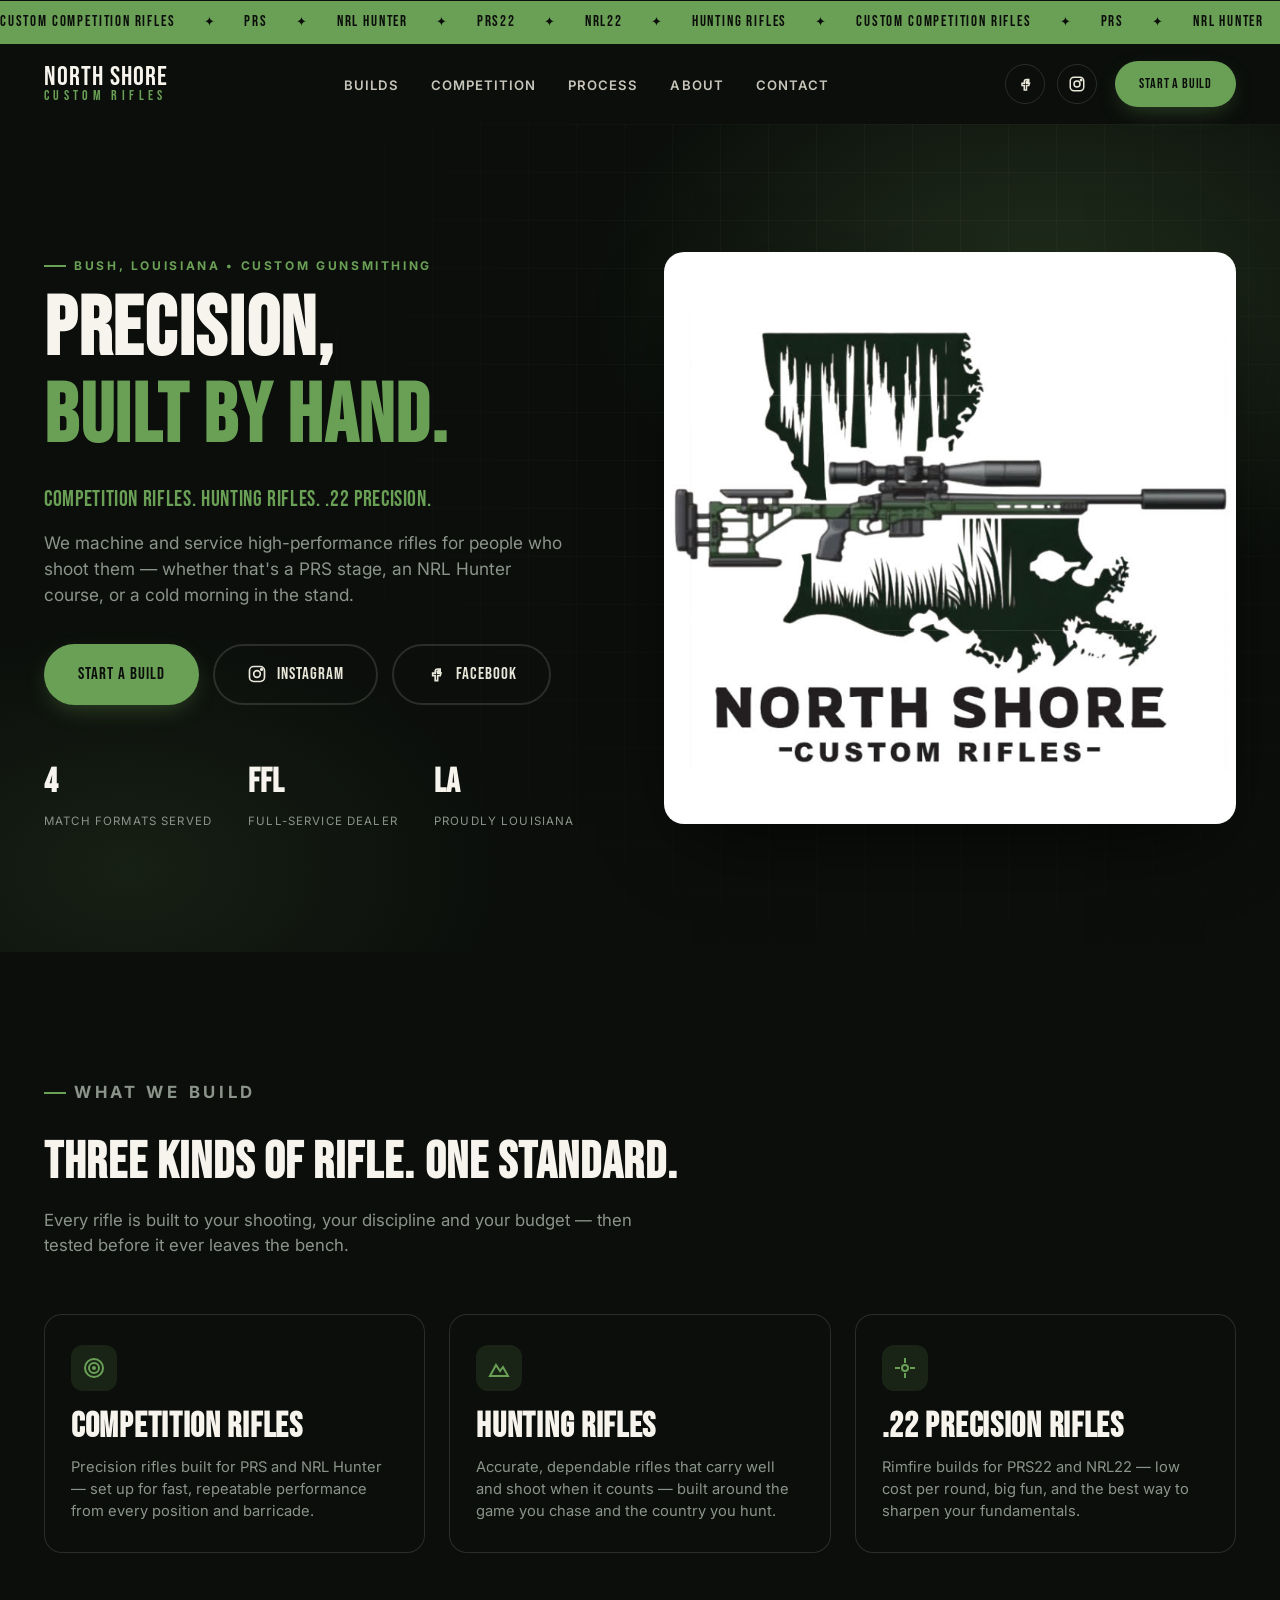
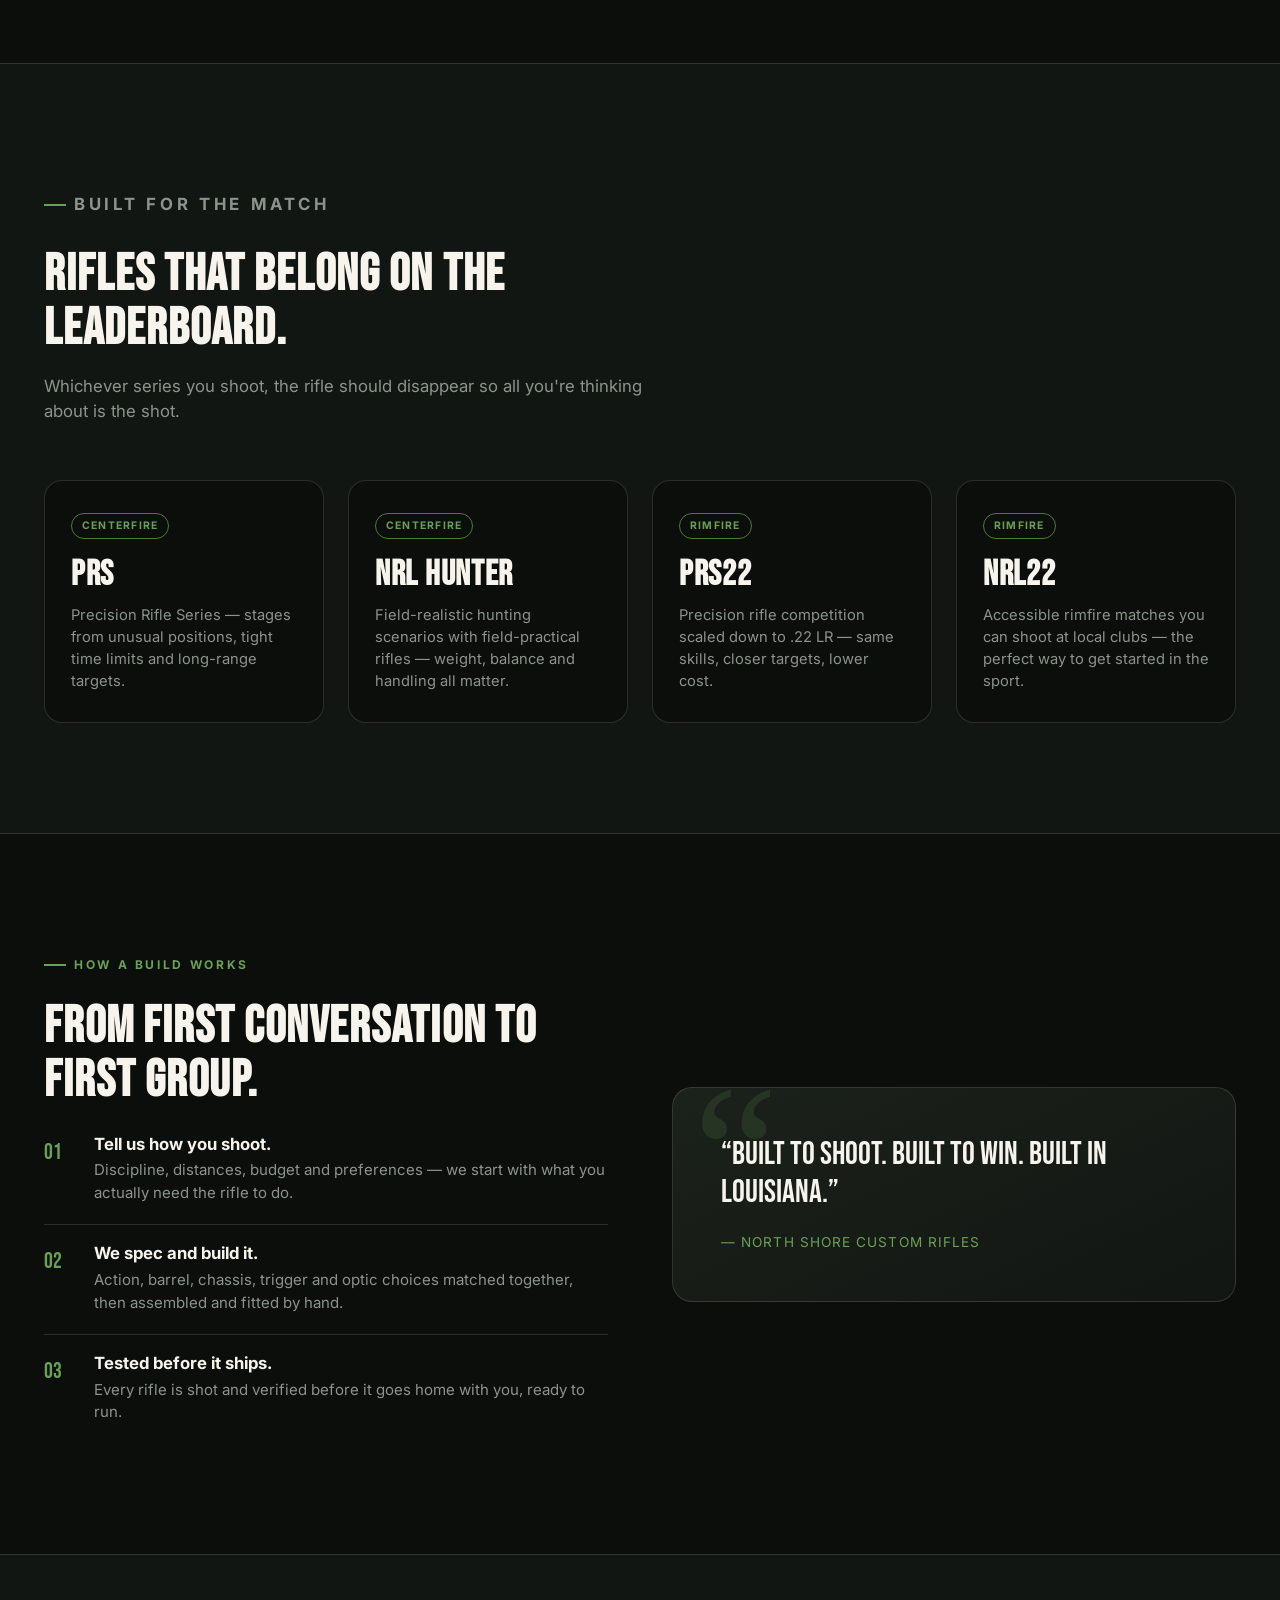
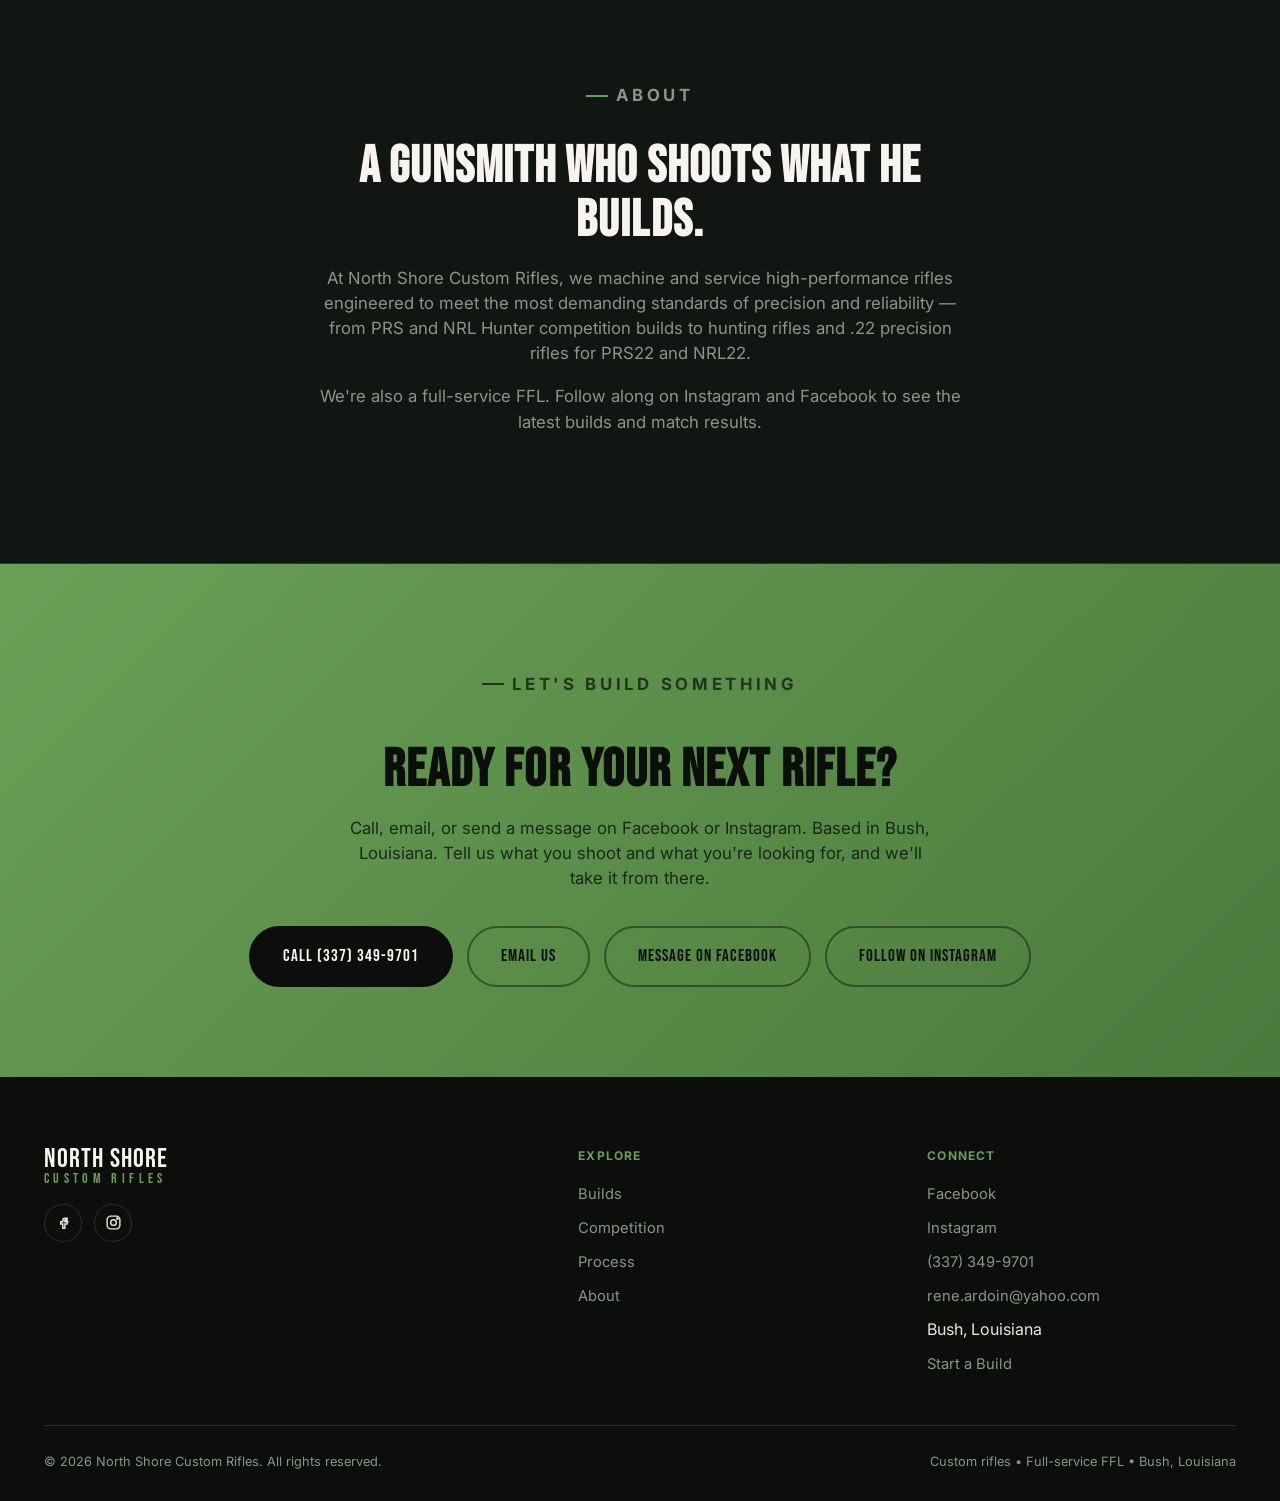
==== index.html @ 25526e10 "Style build tiles like the match tiles Co-Authored-By: Claude Sonnet 5 <noreply@anthropic.com>" ====
<!DOCTYPE html>
<html lang="en">
<head>
<meta charset="UTF-8">
<meta name="viewport" content="width=device-width, initial-scale=1.0">
<title>North Shore Custom Rifles — Custom Competition &amp; Hunting Rifles</title>
<meta name="description" content="North Shore Custom Rifles builds custom precision rifles in Louisiana — PRS, NRL Hunter, PRS22 and NRL22 competition rifles, plus hunting rifles and .22 precision builds.">

<meta property="og:title" content="North Shore Custom Rifles">
<meta property="og:description" content="Custom competition rifles, hunting rifles and .22 precision builds — PRS, NRL Hunter, PRS22 and NRL22.">
<meta property="og:type" content="website">
<meta property="og:image" content="assets/images/logo2.jpg">

<link rel="icon" href="assets/images/logo2.jpg">
<link rel="preconnect" href="https://fonts.googleapis.com">
<link rel="preconnect" href="https://fonts.gstatic.com" crossorigin>
<link href="https://fonts.googleapis.com/css2?family=Bebas+Neue&family=Inter:wght@400;500;600;700;800&display=swap" rel="stylesheet">
<link rel="stylesheet" href="css/style.css">
</head>
<body>

<div class="marquee">
  <div class="marquee__track">
    <span>Custom competition rifles</span>
    <span>PRS</span>
    <span>NRL Hunter</span>
    <span>PRS22</span>
    <span>NRL22</span>
    <span>Hunting rifles</span>
    <span>Custom competition rifles</span>
    <span>PRS</span>
    <span>NRL Hunter</span>
    <span>PRS22</span>
    <span>NRL22</span>
    <span>Hunting rifles</span>
  </div>
</div>

<header class="site-header" id="siteHeader">
  <div class="wrap">
    <a href="#top" class="brand">North Shore<span>Custom Rifles</span></a>

    <nav>
      <ul class="nav-links" id="navLinks">
        <li><a href="#builds">Builds</a></li>
        <li><a href="#competition">Competition</a></li>
        <li><a href="#process">Process</a></li>
        <li><a href="#about">About</a></li>
        <li><a href="#contact">Contact</a></li>
      </ul>
    </nav>

    <div class="header-cta">
      <a href="https://www.facebook.com/NScustomrifles" target="_blank" rel="noopener" class="icon-btn" aria-label="North Shore Custom Rifles on Facebook">
        <svg viewBox="0 0 24 24" fill="none" stroke="currentColor" stroke-width="2"><path d="M14 9h3V6h-3a3 3 0 0 0-3 3v2H8v3h3v6h3v-6h3l1-3h-4V9a1 1 0 0 1 1-1Z"/></svg>
      </a>
      <a href="https://www.instagram.com/northshorecustomrifles/" target="_blank" rel="noopener" class="icon-btn" aria-label="North Shore Custom Rifles on Instagram">
        <svg viewBox="0 0 24 24" fill="none" stroke="currentColor" stroke-width="2"><rect x="3" y="3" width="18" height="18" rx="5"/><circle cx="12" cy="12" r="4"/><circle cx="17.5" cy="6.5" r="1"/></svg>
      </a>
      <a href="#contact" class="btn btn-primary">Start a Build</a>
    </div>

    <button class="nav-toggle" id="navToggle" aria-label="Toggle menu">&#9776;</button>
  </div>
</header>

<main id="top">

  <!-- HERO -->
  <section class="hero">
    <div class="wrap">
      <div class="hero-copy reveal">
        <p class="eyebrow">Bush, Louisiana &bull; Custom Gunsmithing</p>
        <h1>Precision,<br><em>built by hand.</em></h1>
        <p class="hero-tagline">Competition rifles. Hunting rifles. .22 precision.</p>
        <p class="hero-sub">We machine and service high-performance rifles for people who shoot them &mdash; whether that's a PRS stage, an NRL Hunter course, or a cold morning in the stand.</p>
        <div class="hero-actions">
          <a href="#contact" class="btn btn-primary">Start a Build</a>
          <a href="https://www.instagram.com/northshorecustomrifles/" target="_blank" rel="noopener" class="btn btn-ghost">
            <svg viewBox="0 0 24 24" fill="none" stroke="currentColor" stroke-width="2"><rect x="3" y="3" width="18" height="18" rx="5"/><circle cx="12" cy="12" r="4"/><circle cx="17.5" cy="6.5" r="1"/></svg>
            Instagram
          </a>
          <a href="https://www.facebook.com/NScustomrifles" target="_blank" rel="noopener" class="btn btn-ghost">
            <svg viewBox="0 0 24 24" fill="none" stroke="currentColor" stroke-width="2"><path d="M14 9h3V6h-3a3 3 0 0 0-3 3v2H8v3h3v6h3v-6h3l1-3h-4V9a1 1 0 0 1 1-1Z"/></svg>
            Facebook
          </a>
        </div>
        <div class="hero-stats">
          <div><strong>4</strong><span>Match formats served</span></div>
          <div><strong>FFL</strong><span>Full-service dealer</span></div>
          <div><strong>LA</strong><span>Proudly Louisiana</span></div>
        </div>
      </div>

      <div class="logo-stage reveal">
        <div class="logo-glow"></div>
        <img class="logo-img" src="assets/images/logo2.jpg" alt="North Shore Custom Rifles logo — a green precision rifle across the state of Louisiana" width="750" height="750">
      </div>
    </div>
  </section>

  <!-- BUILDS -->
  <section id="builds">
    <div class="wrap">
      <div class="section-head reveal">
        <p class="eyebrow">What we build</p>
        <h2>Three kinds of rifle. One standard.</h2>
        <p>Every rifle is built to your shooting, your discipline and your budget &mdash; then tested before it ever leaves the bench.</p>
      </div>

      <div class="match-grid match-grid--3 reveal">
        <div class="match-card">
          <div class="icon"><svg viewBox="0 0 24 24" fill="none" stroke="currentColor" stroke-width="2"><circle cx="12" cy="12" r="9"/><circle cx="12" cy="12" r="5"/><circle cx="12" cy="12" r="1"/></svg></div>
          <h4>Competition rifles</h4>
          <p>Precision rifles built for PRS and NRL Hunter &mdash; set up for fast, repeatable performance from every position and barricade.</p>
        </div>
        <div class="match-card">
          <div class="icon"><svg viewBox="0 0 24 24" fill="none" stroke="currentColor" stroke-width="2"><path d="M3 20 9 9l4 6 3-4 5 9Z"/></svg></div>
          <h4>Hunting rifles</h4>
          <p>Accurate, dependable rifles that carry well and shoot when it counts &mdash; built around the game you chase and the country you hunt.</p>
        </div>
        <div class="match-card">
          <div class="icon"><svg viewBox="0 0 24 24" fill="none" stroke="currentColor" stroke-width="2"><circle cx="12" cy="12" r="3"/><path d="M12 2v5M12 17v5M2 12h5M17 12h5"/></svg></div>
          <h4>.22 precision rifles</h4>
          <p>Rimfire builds for PRS22 and NRL22 &mdash; low cost per round, big fun, and the best way to sharpen your fundamentals.</p>
        </div>
      </div>
    </div>
  </section>

  <!-- COMPETITION -->
  <section id="competition" class="alt">
    <div class="wrap">
      <div class="section-head reveal">
        <p class="eyebrow">Built for the match</p>
        <h2>Rifles that belong on the leaderboard.</h2>
        <p>Whichever series you shoot, the rifle should disappear so all you're thinking about is the shot.</p>
      </div>

      <div class="match-grid reveal">
        <div class="match-card">
          <span class="tag">Centerfire</span>
          <h4>PRS</h4>
          <p>Precision Rifle Series &mdash; stages from unusual positions, tight time limits and long-range targets.</p>
        </div>
        <div class="match-card">
          <span class="tag">Centerfire</span>
          <h4>NRL Hunter</h4>
          <p>Field-realistic hunting scenarios with field-practical rifles &mdash; weight, balance and handling all matter.</p>
        </div>
        <div class="match-card">
          <span class="tag">Rimfire</span>
          <h4>PRS22</h4>
          <p>Precision rifle competition scaled down to .22 LR &mdash; same skills, closer targets, lower cost.</p>
        </div>
        <div class="match-card">
          <span class="tag">Rimfire</span>
          <h4>NRL22</h4>
          <p>Accessible rimfire matches you can shoot at local clubs &mdash; the perfect way to get started in the sport.</p>
        </div>
      </div>
    </div>
  </section>

  <!-- PROCESS -->
  <section id="process">
    <div class="wrap">
      <div class="split">
        <div class="reveal">
          <p class="eyebrow">How a build works</p>
          <h2>From first conversation to first group.</h2>
          <ul class="why-list">
            <li>
              <span class="num">01</span>
              <div>
                <h4>Tell us how you shoot.</h4>
                <p>Discipline, distances, budget and preferences &mdash; we start with what you actually need the rifle to do.</p>
              </div>
            </li>
            <li>
              <span class="num">02</span>
              <div>
                <h4>We spec and build it.</h4>
                <p>Action, barrel, chassis, trigger and optic choices matched together, then assembled and fitted by hand.</p>
              </div>
            </li>
            <li>
              <span class="num">03</span>
              <div>
                <h4>Tested before it ships.</h4>
                <p>Every rifle is shot and verified before it goes home with you, ready to run.</p>
              </div>
            </li>
          </ul>
        </div>
        <div class="tagline-card reveal">
          <p>&#8220;Built to shoot. Built to win. Built in Louisiana.&#8221;</p>
          <span>&mdash; North Shore Custom Rifles</span>
        </div>
      </div>
    </div>
  </section>

  <!-- ABOUT -->
  <section id="about" class="about">
    <div class="wrap">
      <div class="reveal" style="max-width:660px; margin:0 auto; text-align:center;">
        <p class="eyebrow" style="justify-content:center;">About</p>
        <h2>A gunsmith who shoots what he builds.</h2>
        <p>At North Shore Custom Rifles, we machine and service high-performance rifles engineered to meet the most demanding standards of precision and reliability &mdash; from PRS and NRL Hunter competition builds to hunting rifles and .22 precision rifles for PRS22 and NRL22.</p>
        <p>We're also a full-service FFL. Follow along on Instagram and Facebook to see the latest builds and match results.</p>
      </div>
    </div>
  </section>

  <!-- CONTACT / CTA -->
  <section id="contact" class="cta-band">
    <div class="wrap">
      <p class="eyebrow" style="color:rgba(11,14,11,0.7);">Let's build something</p>
      <h2>Ready for your next rifle?</h2>
      <p>Call, email, or send a message on Facebook or Instagram. Based in Bush, Louisiana. Tell us what you shoot and what you're looking for, and we'll take it from there.</p>
      <div class="hero-actions" style="justify-content:center;">
        <a href="tel:+13373499701" class="btn btn-primary">Call (337) 349-9701</a>
        <a href="mailto:rene.ardoin@yahoo.com" class="btn btn-ghost">Email Us</a>
        <a href="https://m.me/NScustomrifles" target="_blank" rel="noopener" class="btn btn-ghost">Message on Facebook</a>
        <a href="https://www.instagram.com/northshorecustomrifles/" target="_blank" rel="noopener" class="btn btn-ghost">Follow on Instagram</a>
      </div>
    </div>
  </section>

</main>

<footer class="site-footer">
  <div class="wrap">
    <div class="footer-top">
      <div>
        <a href="#top" class="brand">North Shore<span>Custom Rifles</span></a>
        <div class="social-row">
          <a href="https://www.facebook.com/NScustomrifles" target="_blank" rel="noopener" aria-label="Facebook">
            <svg viewBox="0 0 24 24" fill="none" stroke="currentColor" stroke-width="2"><path d="M14 9h3V6h-3a3 3 0 0 0-3 3v2H8v3h3v6h3v-6h3l1-3h-4V9a1 1 0 0 1 1-1Z"/></svg>
          </a>
          <a href="https://www.instagram.com/northshorecustomrifles/" target="_blank" rel="noopener" aria-label="Instagram">
            <svg viewBox="0 0 24 24" fill="none" stroke="currentColor" stroke-width="2"><rect x="3" y="3" width="18" height="18" rx="5"/><circle cx="12" cy="12" r="4"/><circle cx="17.5" cy="6.5" r="1"/></svg>
          </a>
        </div>
      </div>
      <div class="footer-col">
        <h5>Explore</h5>
        <ul>
          <li><a href="#builds">Builds</a></li>
          <li><a href="#competition">Competition</a></li>
          <li><a href="#process">Process</a></li>
          <li><a href="#about">About</a></li>
        </ul>
      </div>
      <div class="footer-col">
        <h5>Connect</h5>
        <ul>
          <li><a href="https://www.facebook.com/NScustomrifles" target="_blank" rel="noopener">Facebook</a></li>
          <li><a href="https://www.instagram.com/northshorecustomrifles/" target="_blank" rel="noopener">Instagram</a></li>
          <li><a href="tel:+13373499701">(337) 349-9701</a></li>
          <li><a href="mailto:rene.ardoin@yahoo.com">rene.ardoin@yahoo.com</a></li>
          <li>Bush, Louisiana</li>
          <li><a href="#contact">Start a Build</a></li>
        </ul>
      </div>
    </div>
    <div class="footer-bottom">
      <span>&copy; <span id="year"></span> North Shore Custom Rifles. All rights reserved.</span>
      <span>Custom rifles &bull; Full-service FFL &bull; Bush, Louisiana</span>
    </div>
  </div>
</footer>

<script src="js/main.js"></script>
</body>
</html>
---- css/style.css ----
/* ==========================================================================
   North Shore Custom Rifles — single-page site
   Design system adapted from the Northveil site. Accent = rifle chassis green.
   ========================================================================== */

:root {
  --black: #0b0e0b;
  --near-black: #121612;
  --charcoal: #1b211b;
  --cream: #e9e6da;
  --white: #f6f4ec;
  --accent: #6aa056;
  --accent-dark: #4b7a3c;
  --accent-glow: rgba(106, 160, 86, 0.45);
  --steel: #8b948a;
  --line: rgba(233, 230, 218, 0.14);

  --font-display: "Bebas Neue", "Oswald", sans-serif;
  --font-body: "Inter", -apple-system, BlinkMacSystemFont, "Segoe UI", sans-serif;

  --max-w: 1240px;
}

* { box-sizing: border-box; }

section, #top { scroll-margin-top: 90px; }

html { scroll-behavior: smooth; }

body {
  margin: 0;
  background: var(--black);
  color: var(--cream);
  font-family: var(--font-body);
  line-height: 1.5;
  -webkit-font-smoothing: antialiased;
  overflow-x: hidden;
}

img, svg { max-width: 100%; display: block; }

a { color: inherit; text-decoration: none; }

.wrap {
  max-width: var(--max-w);
  margin: 0 auto;
  padding: 0 24px;
}

h1, h2, h3, h4 {
  font-family: var(--font-display);
  letter-spacing: 0.02em;
  text-transform: uppercase;
  margin: 0;
  line-height: 1.05;
}

.eyebrow {
  display: inline-flex;
  align-items: center;
  gap: 8px;
  font-family: var(--font-body);
  font-weight: 700;
  font-size: 0.75rem;
  letter-spacing: 0.22em;
  text-transform: uppercase;
  color: var(--accent);
}
.eyebrow::before {
  content: "";
  width: 22px;
  height: 2px;
  background: var(--accent);
}

.btn {
  display: inline-flex;
  align-items: center;
  justify-content: center;
  gap: 10px;
  padding: 16px 32px;
  border-radius: 999px;
  font-family: var(--font-display);
  font-size: 1.05rem;
  letter-spacing: 0.06em;
  text-transform: uppercase;
  border: 2px solid transparent;
  cursor: pointer;
  transition: transform 0.2s ease, box-shadow 0.2s ease, background 0.2s ease, color 0.2s ease;
  white-space: nowrap;
}
.btn svg { width: 20px; height: 20px; }

.btn-primary {
  background: var(--accent);
  color: var(--black);
  box-shadow: 0 8px 24px -8px var(--accent-glow);
}
.btn-primary:hover { transform: translateY(-2px); box-shadow: 0 14px 32px -8px var(--accent-glow); }

.btn-ghost {
  background: transparent;
  border-color: var(--line);
  color: var(--cream);
}
.btn-ghost:hover { border-color: var(--accent); color: var(--accent); }

/* ---------- marquee ---------- */
.marquee {
  background: var(--accent);
  color: var(--black);
  overflow: hidden;
  white-space: nowrap;
  border-top: 1px solid var(--black);
  border-bottom: 1px solid var(--black);
}
.marquee__track {
  display: inline-flex;
  animation: marquee 30s linear infinite;
}
.marquee__track span {
  display: inline-flex;
  align-items: center;
  font-family: var(--font-display);
  font-size: 0.95rem;
  letter-spacing: 0.12em;
  padding: 10px 0;
}
.marquee__track span::after {
  content: "\2726";
  margin: 0 28px;
  font-size: 0.8rem;
}
@keyframes marquee {
  0% { transform: translateX(0); }
  100% { transform: translateX(-50%); }
}

/* ---------- header ---------- */
.site-header {
  position: sticky;
  top: 0;
  z-index: 100;
  padding: 16px 0;
  transition: background 0.3s ease, padding 0.3s ease, border-color 0.3s ease;
  border-bottom: 1px solid transparent;
}
.site-header.is-scrolled {
  background: rgba(11, 14, 11, 0.88);
  backdrop-filter: blur(10px);
  padding: 10px 0;
  border-color: var(--line);
}
.site-header .wrap {
  display: flex;
  align-items: center;
  justify-content: space-between;
  gap: 24px;
}

.brand {
  display: inline-flex;
  flex-direction: column;
  font-family: var(--font-display);
  font-size: 1.7rem;
  line-height: 0.95;
  letter-spacing: 0.04em;
  text-transform: uppercase;
  color: var(--white);
}
.brand span {
  font-size: 0.85rem;
  letter-spacing: 0.32em;
  color: var(--accent);
}

.nav-links {
  display: flex;
  gap: 32px;
  list-style: none;
  margin: 0;
  padding: 0;
}
.nav-links a {
  font-size: 0.82rem;
  font-weight: 600;
  letter-spacing: 0.08em;
  text-transform: uppercase;
  color: var(--cream);
  opacity: 0.85;
  position: relative;
  padding-bottom: 4px;
}
.nav-links a::after {
  content: "";
  position: absolute;
  left: 0; bottom: 0;
  width: 0%;
  height: 2px;
  background: var(--accent);
  transition: width 0.25s ease;
}
.nav-links a:hover { opacity: 1; }
.nav-links a:hover::after { width: 100%; }

.header-cta { display: flex; align-items: center; gap: 12px; }
.header-cta .btn { padding: 11px 22px; font-size: 0.85rem; margin-left: 6px; }
.icon-btn {
  width: 40px; height: 40px;
  border-radius: 50%;
  border: 1px solid var(--line);
  display: flex; align-items: center; justify-content: center;
  color: var(--cream);
  transition: border-color 0.2s ease, color 0.2s ease;
}
.icon-btn:hover { border-color: var(--accent); color: var(--accent); }
.icon-btn svg { width: 18px; height: 18px; }

.nav-toggle {
  display: none;
  background: none;
  border: none;
  color: var(--white);
  font-size: 1.6rem;
  cursor: pointer;
}

/* ---------- hero ---------- */
.hero {
  position: relative;
  min-height: 92vh;
  display: flex;
  align-items: center;
  padding: 80px 0;
  background:
    radial-gradient(60% 60% at 82% 20%, rgba(106, 160, 86, 0.22), transparent 60%),
    radial-gradient(50% 50% at 10% 90%, rgba(106, 160, 86, 0.12), transparent 60%),
    var(--black);
  overflow: hidden;
}
.hero::before {
  content: "";
  position: absolute;
  inset: 0;
  background-image:
    linear-gradient(rgba(233,230,218,0.045) 1px, transparent 1px),
    linear-gradient(90deg, rgba(233,230,218,0.045) 1px, transparent 1px);
  background-size: 48px 48px;
  mask-image: radial-gradient(circle at 70% 30%, black, transparent 70%);
  pointer-events: none;
}
.hero .wrap {
  position: relative;
  display: grid;
  grid-template-columns: 1fr 1fr;
  gap: 48px;
  align-items: center;
}
.hero-copy h1 {
  font-size: clamp(3rem, 6.5vw, 5.6rem);
  color: var(--white);
}
.hero-copy h1 em { font-style: normal; color: var(--accent); }
.hero-copy .hero-tagline {
  margin: 22px 0 0;
  font-family: var(--font-display);
  letter-spacing: 0.03em;
  font-size: 1.35rem;
  color: var(--accent);
}
.hero-copy .hero-sub {
  margin: 14px 0 36px;
  max-width: 520px;
  font-size: 1.08rem;
  color: var(--steel);
}
.hero-actions {
  display: flex;
  flex-wrap: wrap;
  gap: 14px;
  align-items: center;
}
.hero-stats {
  display: flex;
  gap: 36px;
  margin-top: 52px;
  flex-wrap: wrap;
}
.hero-stats div strong {
  display: block;
  font-family: var(--font-display);
  font-size: 2.1rem;
  color: var(--white);
}
.hero-stats div span {
  font-size: 0.72rem;
  letter-spacing: 0.1em;
  text-transform: uppercase;
  color: var(--steel);
}

/* ---------- logo ---------- */
.logo-stage {
  position: relative;
  display: flex;
  align-items: center;
  justify-content: center;
}
.logo-glow {
  position: absolute;
  width: 80%;
  aspect-ratio: 1;
  background: radial-gradient(circle, var(--accent-glow), transparent 70%);
  filter: blur(20px);
  animation: pulse 4s ease-in-out infinite;
}
.logo-img {
  background: #fff;
  position: relative;
  width: 100%;
  height: auto;
  border-radius: 20px;
  border: 1px solid var(--line);
  box-shadow: 0 30px 80px -30px rgba(0, 0, 0, 0.8);
}
@keyframes pulse {
  0%, 100% { transform: scale(1); opacity: 0.85; }
  50% { transform: scale(1.08); opacity: 1; }
}

/* ---------- section shell ---------- */
section { position: relative; padding: 110px 0; }
section.alt {
  background: var(--near-black);
  border-top: 1px solid var(--line);
  border-bottom: 1px solid var(--line);
}
.section-head {
  max-width: 640px;
  margin-bottom: 56px;
}
.section-head h2 {
  font-size: clamp(2.2rem, 4.5vw, 3.2rem);
  color: var(--white);
  margin-top: 14px;
}
.section-head p {
  margin-top: 18px;
  color: var(--steel);
  font-size: 1.05rem;
}

.reveal {
  opacity: 0;
  transform: translateY(28px);
  transition: opacity 0.7s ease, transform 0.7s ease;
}
.reveal.is-visible { opacity: 1; transform: translateY(0); }

/* ---------- builds ---------- */
.features-grid {
  display: grid;
  grid-template-columns: repeat(3, 1fr);
  gap: 2px;
  background: var(--line);
  border: 1px solid var(--line);
}
.feature-card {
  background: var(--near-black);
  padding: 38px 32px;
  transition: background 0.25s ease, transform 0.25s ease;
}
.feature-card:hover { background: var(--charcoal); transform: translateY(-4px); }
.feature-card .icon {
  width: 46px; height: 46px;
  display: flex; align-items: center; justify-content: center;
  border-radius: 12px;
  background: rgba(106, 160, 86, 0.15);
  color: var(--accent);
  margin-bottom: 22px;
}
.feature-card .icon svg { width: 24px; height: 24px; }
.feature-card h3 {
  font-family: var(--font-body);
  text-transform: none;
  letter-spacing: 0;
  font-size: 1.15rem;
  font-weight: 700;
  color: var(--white);
}
.feature-card p {
  margin: 10px 0 0;
  font-size: 0.94rem;
  color: var(--steel);
}

/* ---------- competition ---------- */
.match-grid {
  display: grid;
  grid-template-columns: repeat(4, 1fr);
  gap: 24px;
}
.match-card {
  border-radius: 18px;
  border: 1px solid var(--line);
  background: var(--black);
  padding: 30px 26px;
  transition: transform 0.25s ease, border-color 0.25s ease;
}
.match-card:hover { transform: translateY(-6px); border-color: var(--accent); }
.match-card .tag {
  display: inline-block;
  font-size: 0.65rem;
  letter-spacing: 0.12em;
  text-transform: uppercase;
  font-weight: 700;
  color: var(--accent);
  border: 1px solid var(--accent-dark);
  border-radius: 999px;
  padding: 4px 10px;
}
.match-card h4 {
  margin-top: 18px;
  font-size: 2.2rem;
  color: var(--white);
}
.match-card p {
  margin: 10px 0 0;
  font-size: 0.92rem;
  color: var(--steel);
}

/* ---------- process / split ---------- */
.split {
  display: grid;
  grid-template-columns: 1fr 1fr;
  gap: 64px;
  align-items: center;
}
.split h2 {
  font-size: clamp(2.2rem, 4.5vw, 3.2rem);
  color: var(--white);
  margin-top: 14px;
}
.why-list { list-style: none; margin: 28px 0 0; padding: 0; display: grid; gap: 20px; }
.why-list li {
  display: flex;
  gap: 16px;
  padding-bottom: 20px;
  border-bottom: 1px solid var(--line);
}
.why-list li:last-child { border-bottom: none; }
.why-list .num {
  font-family: var(--font-display);
  font-size: 1.4rem;
  color: var(--accent);
  min-width: 34px;
}
.why-list h4 { font-family: var(--font-body); text-transform: none; letter-spacing: 0; font-size: 1.05rem; color: var(--white); }
.why-list p { margin: 6px 0 0; color: var(--steel); font-size: 0.94rem; }

.tagline-card {
  background: linear-gradient(155deg, var(--charcoal), var(--near-black));
  border: 1px solid var(--line);
  border-radius: 20px;
  padding: 48px;
  position: relative;
  overflow: hidden;
}
.tagline-card::before {
  content: "\201C";
  position: absolute;
  top: -30px; left: 20px;
  font-size: 12rem;
  font-family: Georgia, serif;
  color: rgba(106, 160, 86, 0.16);
  line-height: 1;
}
.tagline-card p {
  position: relative;
  font-family: var(--font-display);
  font-size: 2rem;
  color: var(--white);
  line-height: 1.2;
  margin: 0;
}
.tagline-card span {
  position: relative;
  display: block;
  margin-top: 20px;
  font-size: 0.85rem;
  color: var(--accent);
  letter-spacing: 0.08em;
  text-transform: uppercase;
}

/* ---------- about ---------- */
.about {
  background: var(--near-black);
  border-top: 1px solid var(--line);
  border-bottom: 1px solid var(--line);
}
.about h2 { font-size: clamp(2.2rem, 4.5vw, 3.2rem); color: var(--white); margin-top: 14px; }
.about p { color: var(--steel); font-size: 1.05rem; margin: 18px 0; }

/* ---------- CTA banner ---------- */
.cta-band {
  background: linear-gradient(135deg, var(--accent), var(--accent-dark));
  color: var(--black);
  text-align: center;
  padding: 90px 0;
}
.cta-band h2 { font-size: clamp(2rem, 5vw, 3.4rem); color: var(--black); margin-top: 10px; }
.cta-band p { max-width: 580px; margin: 18px auto 34px; font-size: 1.05rem; color: rgba(11,14,11,0.8); }
.cta-band .eyebrow::before { background: rgba(11,14,11,0.7); }
.cta-band .btn-primary { background: var(--black); color: var(--white); box-shadow: none; }
.cta-band .btn-primary:hover { background: var(--near-black); }
.cta-band .btn-ghost { border-color: rgba(11,14,11,0.45); color: var(--black); }
.cta-band .btn-ghost:hover { border-color: var(--black); color: var(--black); }

/* ---------- footer ---------- */
.site-footer { padding: 70px 0 30px; }
.footer-top {
  display: grid;
  grid-template-columns: 1.6fr 1fr 1fr;
  gap: 40px;
  padding-bottom: 50px;
  border-bottom: 1px solid var(--line);
}
.footer-col h5 {
  font-size: 0.75rem;
  letter-spacing: 0.1em;
  text-transform: uppercase;
  color: var(--accent);
  margin: 0 0 16px;
}
.footer-col ul { list-style: none; margin: 0; padding: 0; display: grid; gap: 10px; }
.footer-col a { color: var(--steel); font-size: 0.92rem; }
.footer-col a:hover { color: var(--white); }
.social-row { display: flex; gap: 12px; margin-top: 18px; }
.social-row a {
  width: 38px; height: 38px;
  border-radius: 50%;
  border: 1px solid var(--line);
  display: flex; align-items: center; justify-content: center;
  color: var(--cream);
  transition: border-color 0.2s ease, color 0.2s ease;
}
.social-row a:hover { border-color: var(--accent); color: var(--accent); }
.social-row svg { width: 17px; height: 17px; }
.footer-bottom {
  display: flex;
  justify-content: space-between;
  align-items: center;
  flex-wrap: wrap;
  gap: 12px;
  padding-top: 26px;
  font-size: 0.8rem;
  color: var(--steel);
}

/* ---------- responsive ---------- */
@media (max-width: 980px) {
  .hero .wrap { grid-template-columns: 1fr; }
  .logo-stage { order: -1; max-width: 560px; margin: 0 auto; }
  .features-grid { grid-template-columns: repeat(2, 1fr); }
  .match-grid { grid-template-columns: repeat(2, 1fr); }
  .split { grid-template-columns: 1fr; gap: 40px; }
  .footer-top { grid-template-columns: 1fr 1fr; }
}

@media (max-width: 720px) {
  .nav-links, .header-cta { display: none; }
  .nav-toggle { display: block; }
  .features-grid { grid-template-columns: 1fr; }
  .match-grid { grid-template-columns: 1fr; }
  .footer-top { grid-template-columns: 1fr; }
  .tagline-card { padding: 36px 28px; }
  section { padding: 76px 0; }
}

/* build tiles share the match-card look */
.match-grid--3 { grid-template-columns: repeat(auto-fit, minmax(260px, 1fr)); }
.match-card .icon {
  width: 46px; height: 46px;
  display: flex; align-items: center; justify-content: center;
  border-radius: 12px;
  background: rgba(106, 160, 86, 0.15);
  color: var(--accent);
}
.match-card .icon svg { width: 24px; height: 24px; }
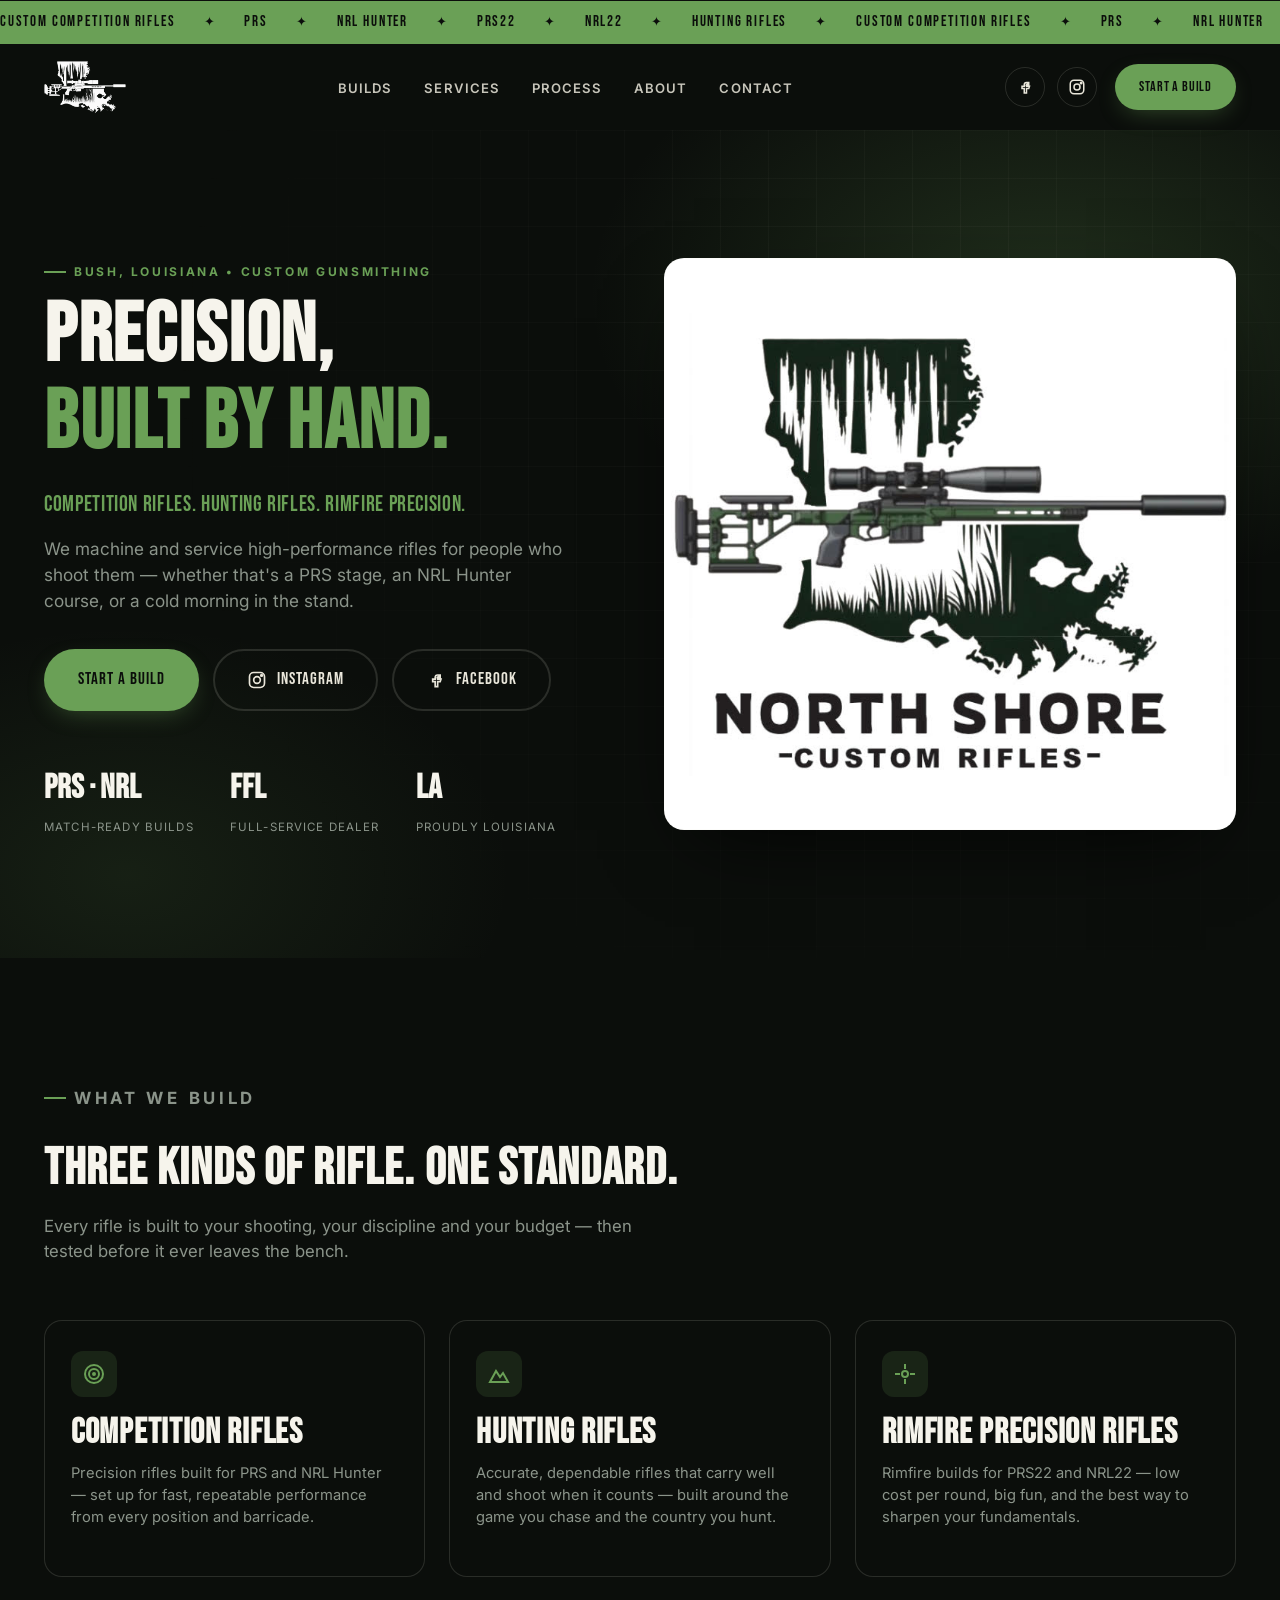
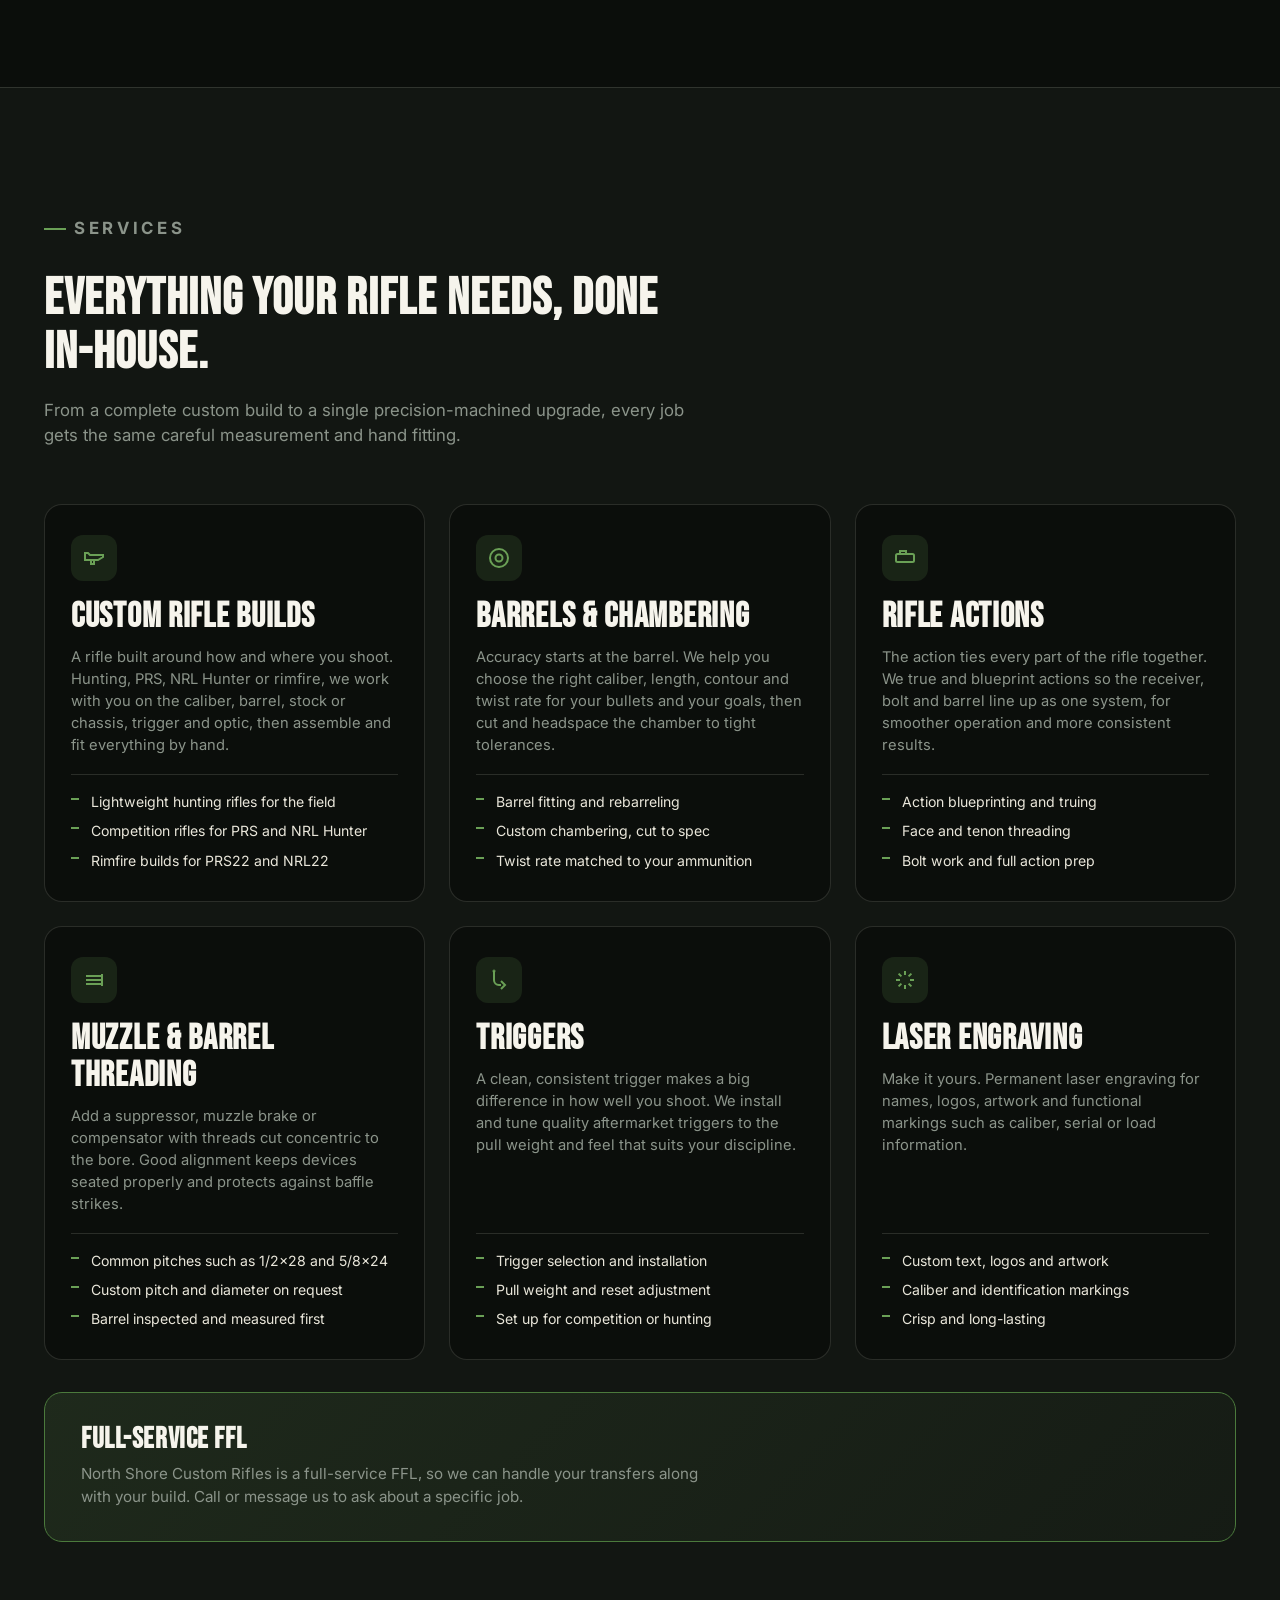
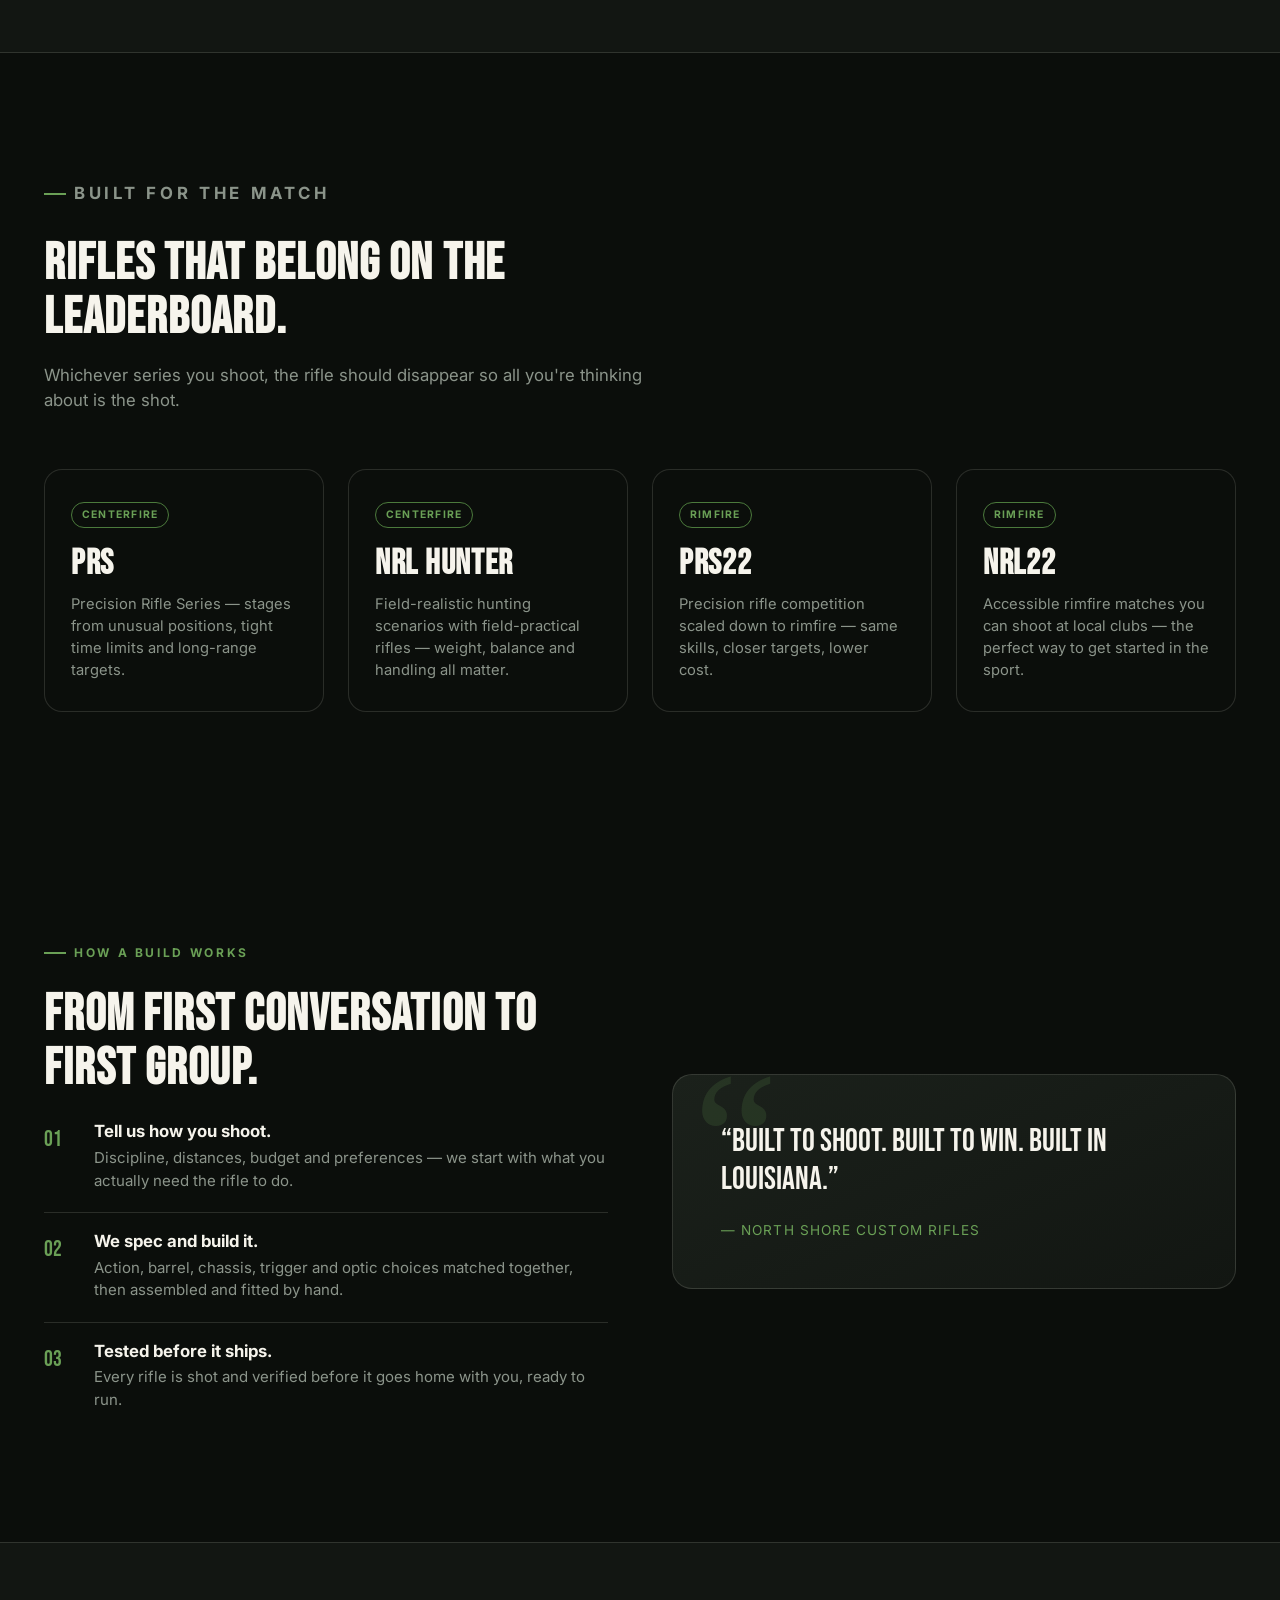
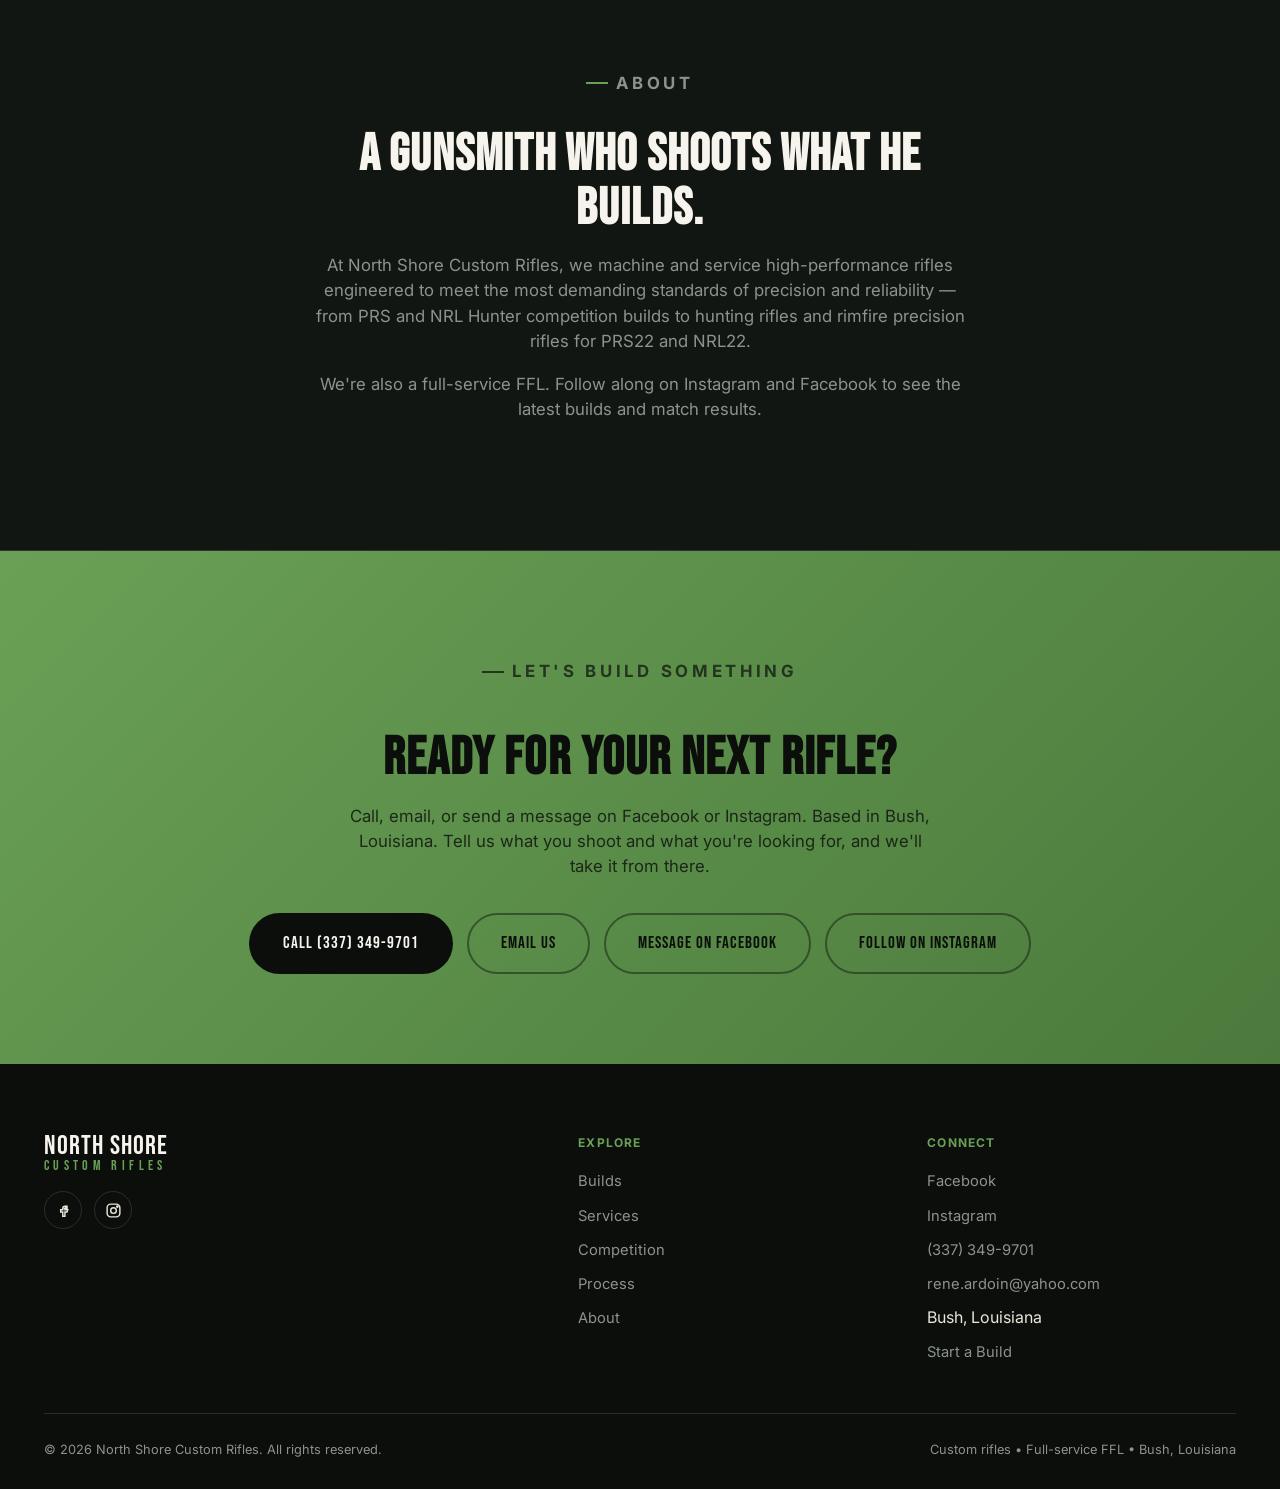
==== commit 31b05655: "Add services section, header logo, rimfire wording and hero stat updates Co-Authored-By: Claude Sonn" ====
--- a/index.html
+++ b/index.html
@@ -4,10 +4,10 @@
 <meta charset="UTF-8">
 <meta name="viewport" content="width=device-width, initial-scale=1.0">
 <title>North Shore Custom Rifles — Custom Competition &amp; Hunting Rifles</title>
-<meta name="description" content="North Shore Custom Rifles builds custom precision rifles in Louisiana — PRS, NRL Hunter, PRS22 and NRL22 competition rifles, plus hunting rifles and .22 precision builds.">
+<meta name="description" content="North Shore Custom Rifles builds custom precision rifles in Louisiana — PRS, NRL Hunter, PRS22 and NRL22 competition rifles, plus hunting rifles and rimfire precision builds.">
 
 <meta property="og:title" content="North Shore Custom Rifles">
-<meta property="og:description" content="Custom competition rifles, hunting rifles and .22 precision builds — PRS, NRL Hunter, PRS22 and NRL22.">
+<meta property="og:description" content="Custom competition rifles, hunting rifles and rimfire precision builds — PRS, NRL Hunter, PRS22 and NRL22.">
 <meta property="og:type" content="website">
 <meta property="og:image" content="assets/images/logo2.jpg">
 
@@ -38,12 +38,12 @@
 
 <header class="site-header" id="siteHeader">
   <div class="wrap">
-    <a href="#top" class="brand">North Shore<span>Custom Rifles</span></a>
+    <a href="#top" class="brand-logo" aria-label="North Shore Custom Rifles — home"><img src="assets/images/logo-white.png" alt="North Shore Custom Rifles" width="1225" height="781"></a>
 
     <nav>
       <ul class="nav-links" id="navLinks">
         <li><a href="#builds">Builds</a></li>
-        <li><a href="#competition">Competition</a></li>
+        <li><a href="#services">Services</a></li>
         <li><a href="#process">Process</a></li>
         <li><a href="#about">About</a></li>
         <li><a href="#contact">Contact</a></li>
@@ -72,7 +72,7 @@
       <div class="hero-copy reveal">
         <p class="eyebrow">Bush, Louisiana &bull; Custom Gunsmithing</p>
         <h1>Precision,<br><em>built by hand.</em></h1>
-        <p class="hero-tagline">Competition rifles. Hunting rifles. .22 precision.</p>
+        <p class="hero-tagline">Competition rifles. Hunting rifles. Rimfire precision.</p>
         <p class="hero-sub">We machine and service high-performance rifles for people who shoot them &mdash; whether that's a PRS stage, an NRL Hunter course, or a cold morning in the stand.</p>
         <div class="hero-actions">
           <a href="#contact" class="btn btn-primary">Start a Build</a>
@@ -86,7 +86,7 @@
           </a>
         </div>
         <div class="hero-stats">
-          <div><strong>4</strong><span>Match formats served</span></div>
+          <div><strong>PRS &middot; NRL</strong><span>Match-ready builds</span></div>
           <div><strong>FFL</strong><span>Full-service dealer</span></div>
           <div><strong>LA</strong><span>Proudly Louisiana</span></div>
         </div>
@@ -121,15 +121,101 @@
         </div>
         <div class="match-card">
           <div class="icon"><svg viewBox="0 0 24 24" fill="none" stroke="currentColor" stroke-width="2"><circle cx="12" cy="12" r="3"/><path d="M12 2v5M12 17v5M2 12h5M17 12h5"/></svg></div>
-          <h4>.22 precision rifles</h4>
+          <h4>Rimfire precision rifles</h4>
           <p>Rimfire builds for PRS22 and NRL22 &mdash; low cost per round, big fun, and the best way to sharpen your fundamentals.</p>
         </div>
       </div>
     </div>
   </section>
 
+  <!-- SERVICES -->
+  <section id="services" class="alt">
+    <div class="wrap">
+      <div class="section-head reveal">
+        <p class="eyebrow">Services</p>
+        <h2>Everything your rifle needs, done in-house.</h2>
+        <p>From a complete custom build to a single precision-machined upgrade, every job gets the same careful measurement and hand fitting.</p>
+      </div>
+
+      <div class="match-grid match-grid--3 reveal">
+        <div class="match-card">
+          <div class="icon"><svg viewBox="0 0 24 24" fill="none" stroke="currentColor" stroke-width="2"><path d="M3 14h13l5-3v-2H8L6 7H3Z"/><path d="M9 14v4h3v-4"/></svg></div>
+          <h4>Custom rifle builds</h4>
+          <p>A rifle built around how and where you shoot. Hunting, PRS, NRL Hunter or rimfire, we work with you on the caliber, barrel, stock or chassis, trigger and optic, then assemble and fit everything by hand.</p>
+          <ul class="svc-list">
+            <li>Lightweight hunting rifles for the field</li>
+            <li>Competition rifles for PRS and NRL Hunter</li>
+            <li>Rimfire builds for PRS22 and NRL22</li>
+          </ul>
+        </div>
+
+        <div class="match-card">
+          <div class="icon"><svg viewBox="0 0 24 24" fill="none" stroke="currentColor" stroke-width="2"><circle cx="12" cy="12" r="9"/><circle cx="12" cy="12" r="3.5"/></svg></div>
+          <h4>Barrels &amp; chambering</h4>
+          <p>Accuracy starts at the barrel. We help you choose the right caliber, length, contour and twist rate for your bullets and your goals, then cut and headspace the chamber to tight tolerances.</p>
+          <ul class="svc-list">
+            <li>Barrel fitting and rebarreling</li>
+            <li>Custom chambering, cut to spec</li>
+            <li>Twist rate matched to your ammunition</li>
+          </ul>
+        </div>
+
+        <div class="match-card">
+          <div class="icon"><svg viewBox="0 0 24 24" fill="none" stroke="currentColor" stroke-width="2"><rect x="3" y="8" width="18" height="8" rx="1.5"/><path d="M7 8V5h6v3M17 12h.01"/></svg></div>
+          <h4>Rifle actions</h4>
+          <p>The action ties every part of the rifle together. We true and blueprint actions so the receiver, bolt and barrel line up as one system, for smoother operation and more consistent results.</p>
+          <ul class="svc-list">
+            <li>Action blueprinting and truing</li>
+            <li>Face and tenon threading</li>
+            <li>Bolt work and full action prep</li>
+          </ul>
+        </div>
+
+        <div class="match-card">
+          <div class="icon"><svg viewBox="0 0 24 24" fill="none" stroke="currentColor" stroke-width="2"><path d="M4 8h16M4 12h16M4 16h16"/><path d="M20 6v12"/></svg></div>
+          <h4>Muzzle &amp; barrel threading</h4>
+          <p>Add a suppressor, muzzle brake or compensator with threads cut concentric to the bore. Good alignment keeps devices seated properly and protects against baffle strikes.</p>
+          <ul class="svc-list">
+            <li>Common pitches such as 1/2x28 and 5/8x24</li>
+            <li>Custom pitch and diameter on request</li>
+            <li>Barrel inspected and measured first</li>
+          </ul>
+        </div>
+
+        <div class="match-card">
+          <div class="icon"><svg viewBox="0 0 24 24" fill="none" stroke="currentColor" stroke-width="2"><path d="M7 3v9a5 5 0 0 0 5 5h2"/><path d="M14 13l4 4-4 4"/><circle cx="7" cy="3" r="0.5"/></svg></div>
+          <h4>Triggers</h4>
+          <p>A clean, consistent trigger makes a big difference in how well you shoot. We install and tune quality aftermarket triggers to the pull weight and feel that suits your discipline.</p>
+          <ul class="svc-list">
+            <li>Trigger selection and installation</li>
+            <li>Pull weight and reset adjustment</li>
+            <li>Set up for competition or hunting</li>
+          </ul>
+        </div>
+
+        <div class="match-card">
+          <div class="icon"><svg viewBox="0 0 24 24" fill="none" stroke="currentColor" stroke-width="2"><path d="M12 3v4M12 17v4M3 12h4M17 12h4"/><path d="m5.6 5.6 2.8 2.8M15.6 15.6l2.8 2.8M18.4 5.6l-2.8 2.8M8.4 15.6l-2.8 2.8"/></svg></div>
+          <h4>Laser engraving</h4>
+          <p>Make it yours. Permanent laser engraving for names, logos, artwork and functional markings such as caliber, serial or load information.</p>
+          <ul class="svc-list">
+            <li>Custom text, logos and artwork</li>
+            <li>Caliber and identification markings</li>
+            <li>Crisp and long-lasting</li>
+          </ul>
+        </div>
+      </div>
+
+      <div class="ffl-band reveal">
+        <div>
+          <h4>Full-service FFL</h4>
+          <p>North Shore Custom Rifles is a full-service FFL, so we can handle your transfers along with your build. Call or message us to ask about a specific job.</p>
+        </div>
+      </div>
+    </div>
+  </section>
+
   <!-- COMPETITION -->
-  <section id="competition" class="alt">
+  <section id="competition">
     <div class="wrap">
       <div class="section-head reveal">
         <p class="eyebrow">Built for the match</p>
@@ -151,7 +237,7 @@
         <div class="match-card">
           <span class="tag">Rimfire</span>
           <h4>PRS22</h4>
-          <p>Precision rifle competition scaled down to .22 LR &mdash; same skills, closer targets, lower cost.</p>
+          <p>Precision rifle competition scaled down to rimfire &mdash; same skills, closer targets, lower cost.</p>
         </div>
         <div class="match-card">
           <span class="tag">Rimfire</span>
@@ -207,7 +293,7 @@
       <div class="reveal" style="max-width:660px; margin:0 auto; text-align:center;">
         <p class="eyebrow" style="justify-content:center;">About</p>
         <h2>A gunsmith who shoots what he builds.</h2>
-        <p>At North Shore Custom Rifles, we machine and service high-performance rifles engineered to meet the most demanding standards of precision and reliability &mdash; from PRS and NRL Hunter competition builds to hunting rifles and .22 precision rifles for PRS22 and NRL22.</p>
+        <p>At North Shore Custom Rifles, we machine and service high-performance rifles engineered to meet the most demanding standards of precision and reliability &mdash; from PRS and NRL Hunter competition builds to hunting rifles and rimfire precision rifles for PRS22 and NRL22.</p>
         <p>We're also a full-service FFL. Follow along on Instagram and Facebook to see the latest builds and match results.</p>
       </div>
     </div>
@@ -248,6 +334,7 @@
         <h5>Explore</h5>
         <ul>
           <li><a href="#builds">Builds</a></li>
+          <li><a href="#services">Services</a></li>
           <li><a href="#competition">Competition</a></li>
           <li><a href="#process">Process</a></li>
           <li><a href="#about">About</a></li>
--- a/css/style.css
+++ b/css/style.css
@@ -580,7 +580,8 @@
 }
 
 /* build tiles share the match-card look */
-.match-grid--3 { grid-template-columns: repeat(auto-fit, minmax(260px, 1fr)); }
+.match-grid--3 { grid-template-columns: repeat(3, 1fr); }
+@media (max-width: 980px) { .match-grid--3 { grid-template-columns: 1fr; } }
 .match-card .icon {
   width: 46px; height: 46px;
   display: flex; align-items: center; justify-content: center;
@@ -589,3 +590,57 @@
   color: var(--accent);
 }
 .match-card .icon svg { width: 24px; height: 24px; }
+
+/* services */
+.svc-list {
+  list-style: none;
+  margin: 18px 0 0;
+  padding: 16px 0 0;
+  border-top: 1px solid var(--line);
+  display: grid;
+  gap: 8px;
+}
+.svc-list li {
+  position: relative;
+  padding-left: 20px;
+  font-size: 0.88rem;
+  color: var(--cream);
+}
+.svc-list li::before {
+  content: "";
+  position: absolute;
+  left: 0; top: 0.5em;
+  width: 8px; height: 2px;
+  background: var(--accent);
+}
+.match-grid--3 .match-card { display: flex; flex-direction: column; }
+.match-grid--3 .match-card .svc-list { margin-top: auto; }
+.match-grid--3 .match-card p { margin-bottom: 18px; }
+.ffl-band {
+  margin-top: 32px;
+  display: flex;
+  align-items: center;
+  justify-content: space-between;
+  gap: 24px;
+  flex-wrap: wrap;
+  padding: 32px 36px;
+  border: 1px solid var(--accent-dark);
+  border-radius: 18px;
+  background: linear-gradient(135deg, rgba(106,160,86,0.14), rgba(106,160,86,0.04));
+}
+.ffl-band h4 { font-size: 1.8rem; color: var(--white); }
+.ffl-band p { margin: 8px 0 0; max-width: 620px; color: var(--steel); font-size: 0.95rem; }
+
+/* header logo */
+.brand-logo { display: inline-flex; align-items: center; flex-shrink: 0; }
+.brand-logo img {
+  height: 52px;
+  width: auto;
+  max-width: none;
+  transition: height 0.3s ease;
+}
+.site-header.is-scrolled .brand-logo img { height: 38px; }
+@media (max-width: 720px) {
+  .brand-logo img { height: 44px; }
+  .site-header.is-scrolled .brand-logo img { height: 34px; }
+}
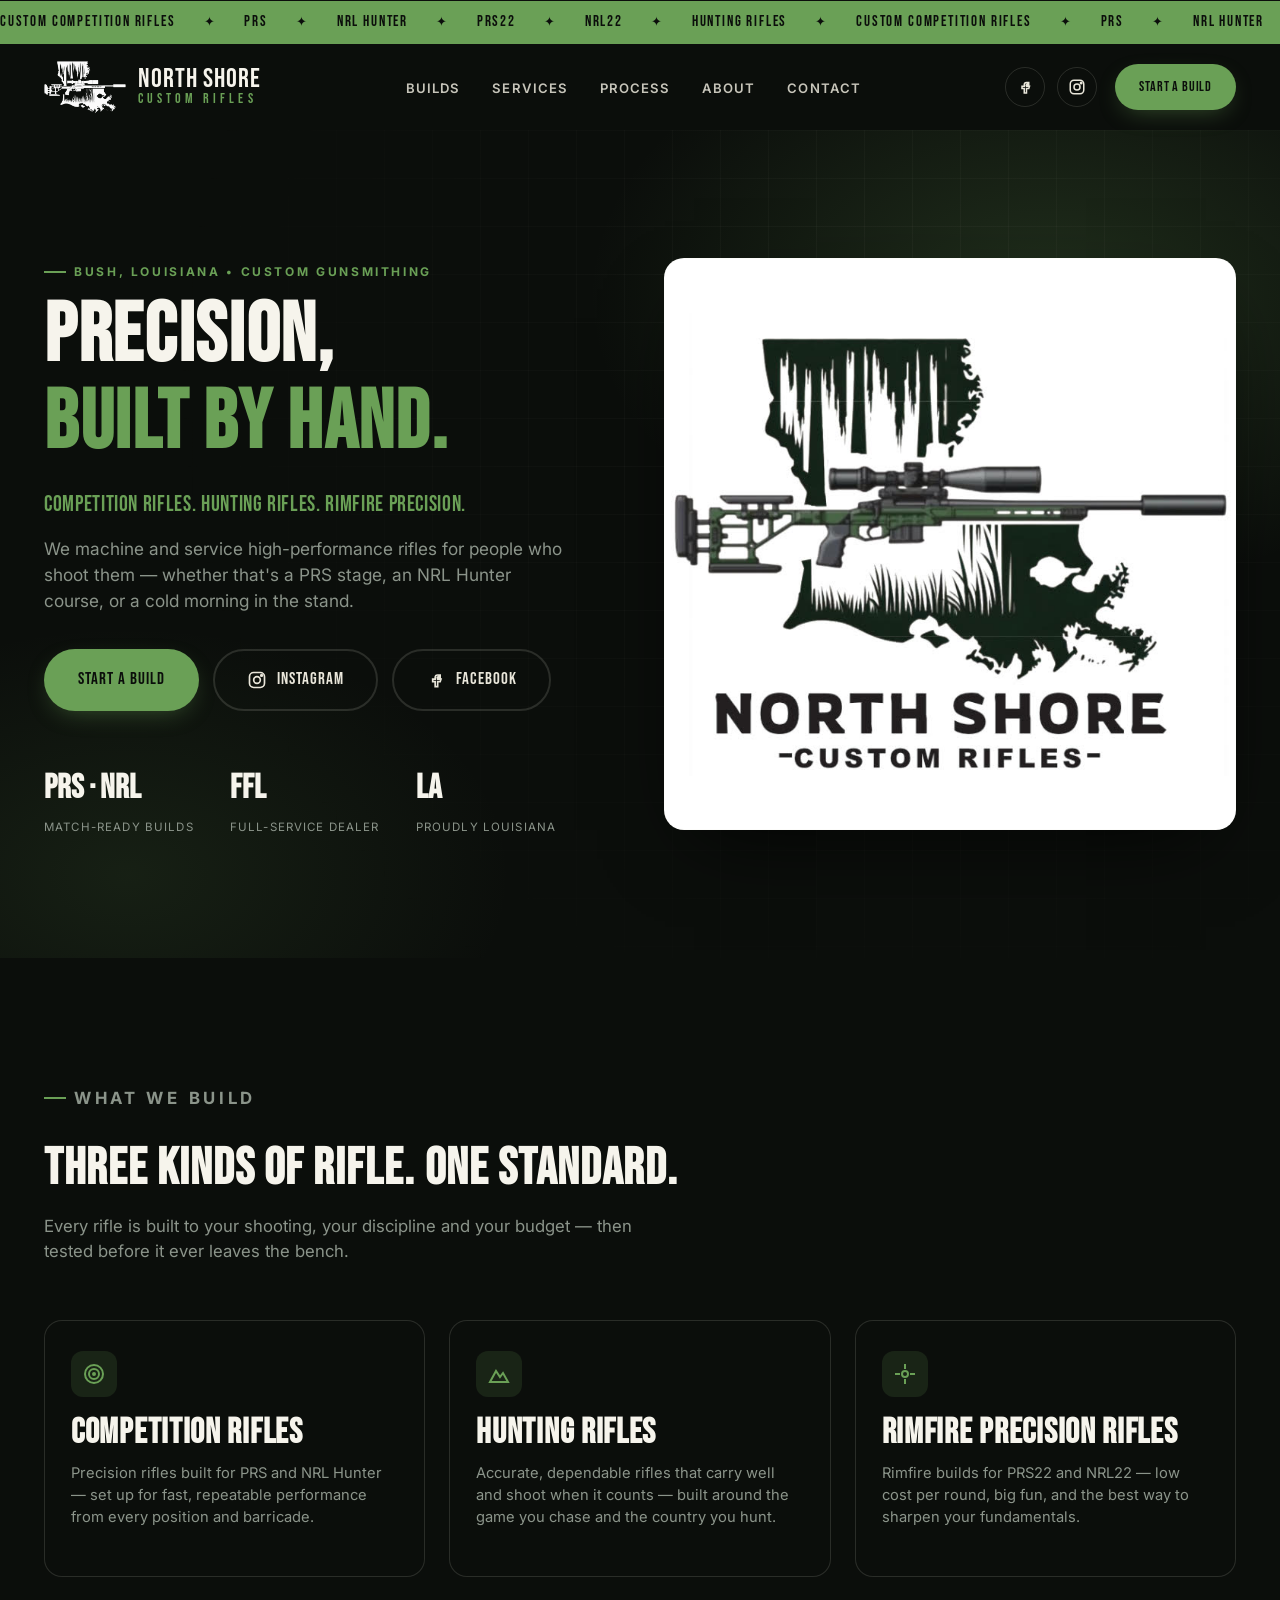
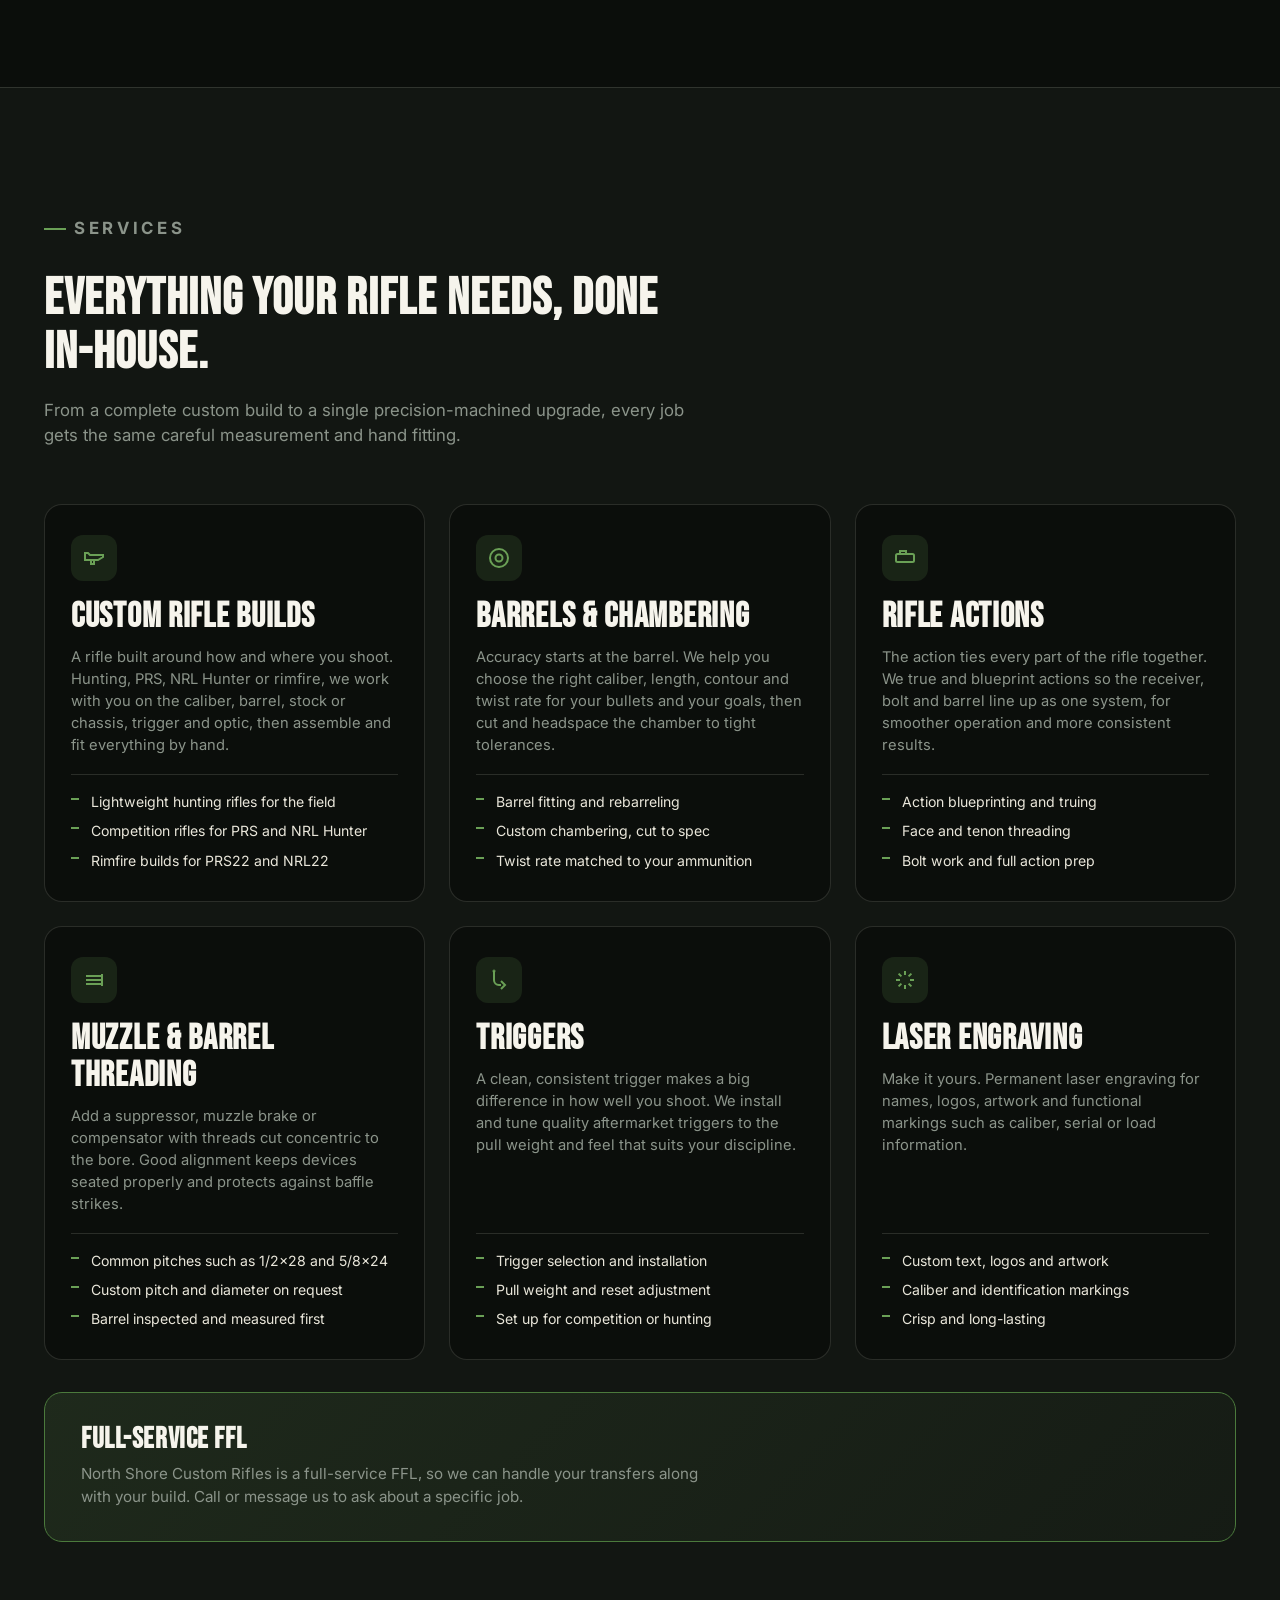
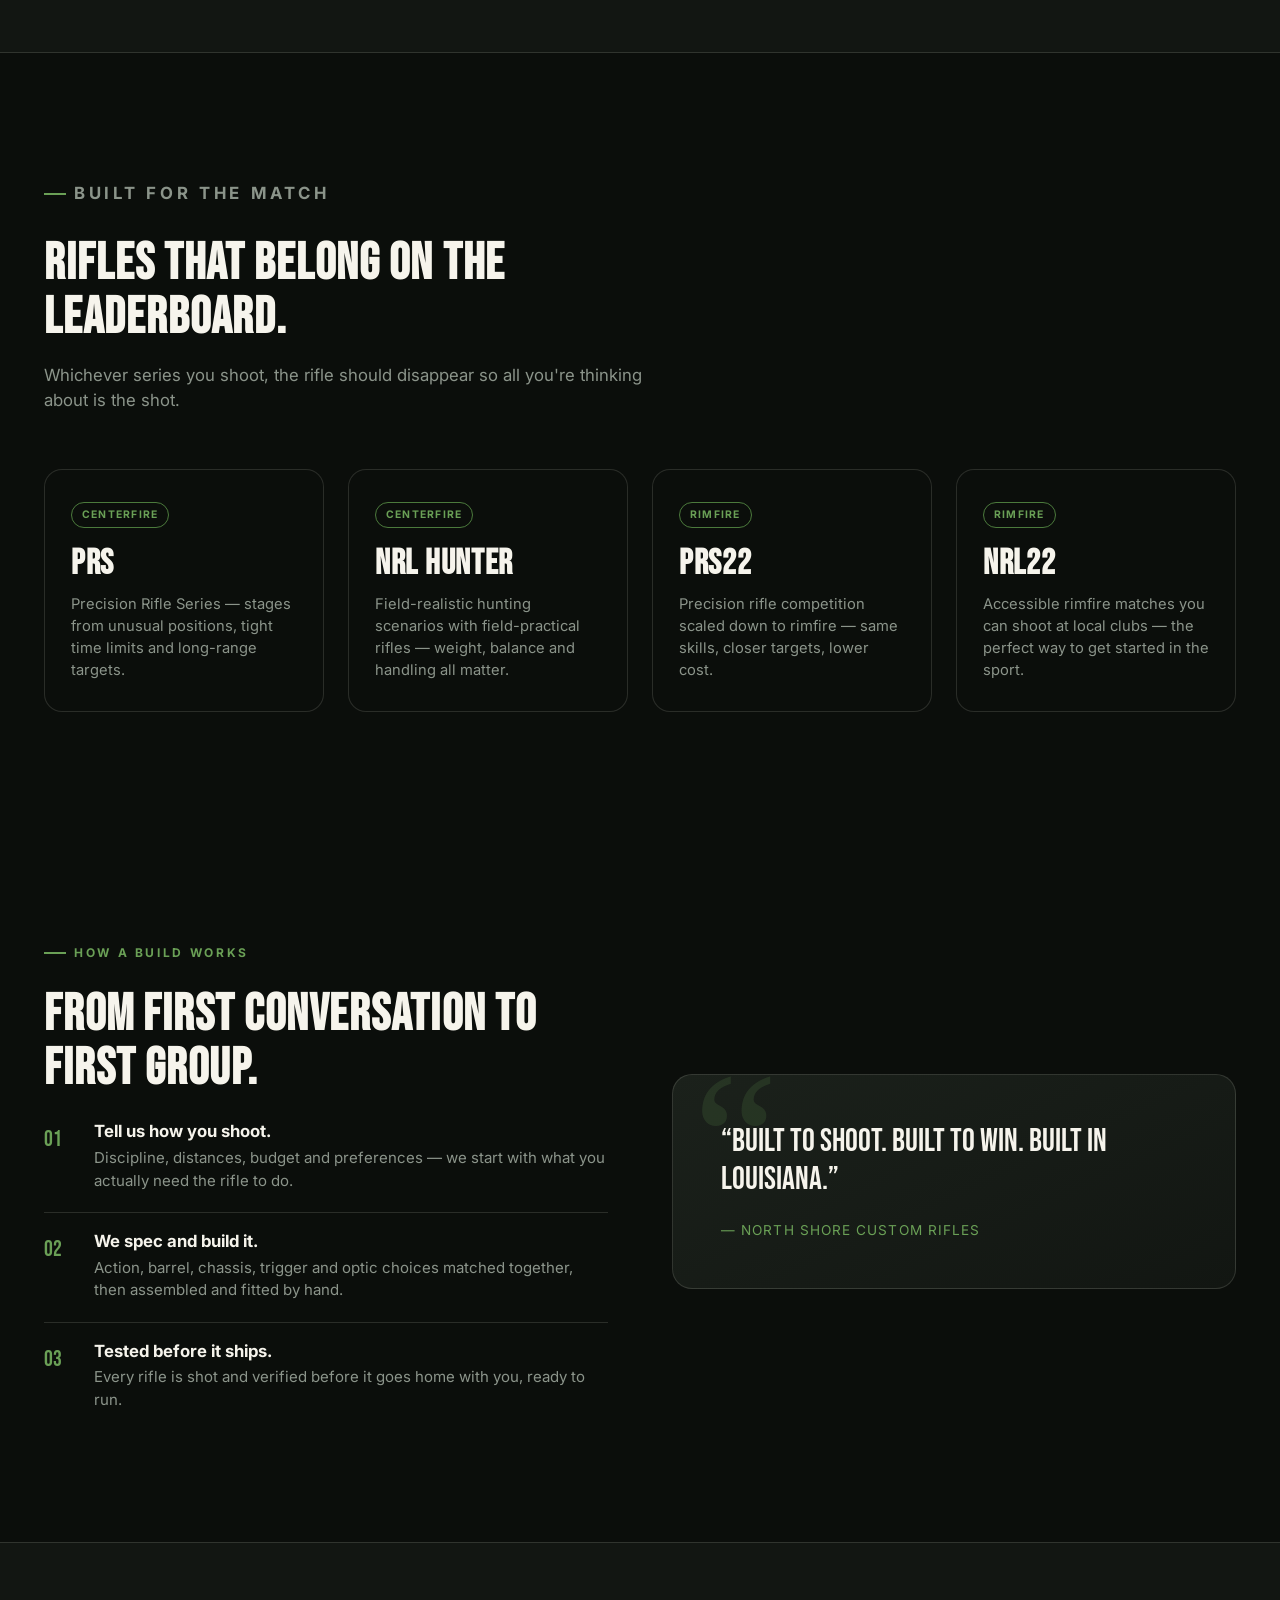
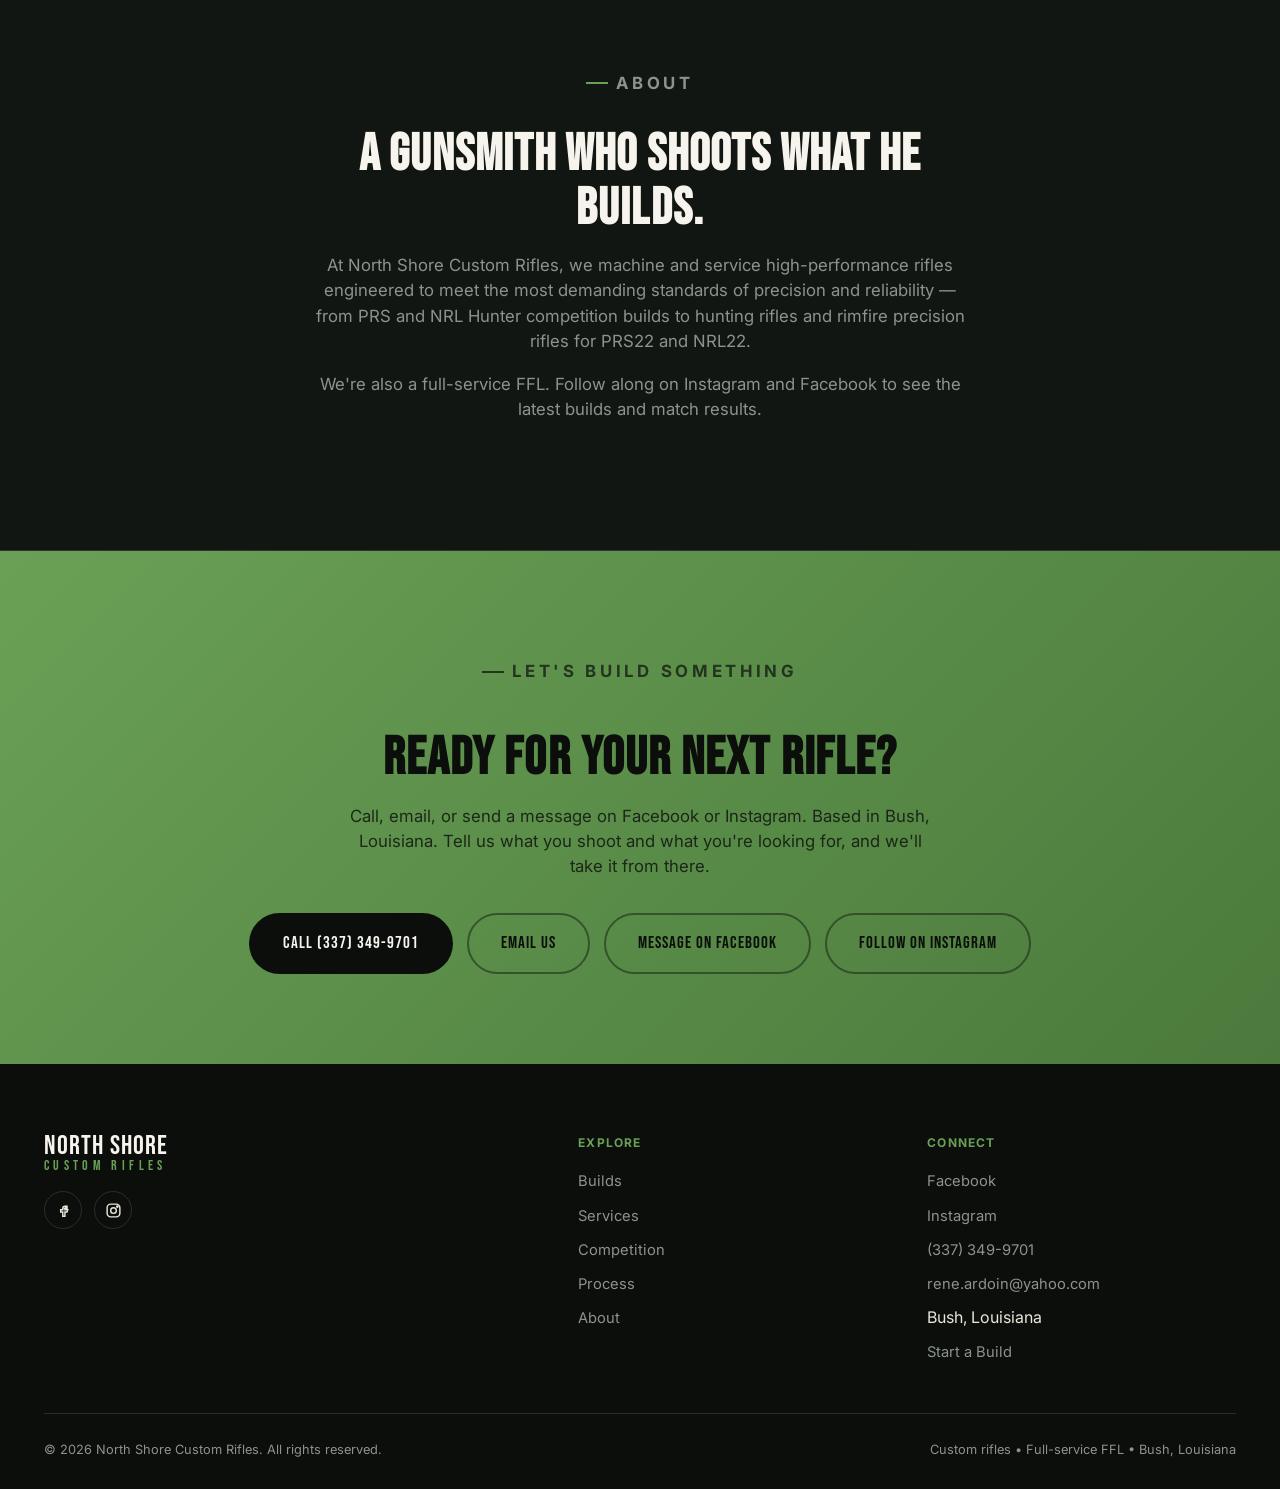
==== commit b548a171: "Add North Shore / Custom Rifles wordmark next to header logo Co-Authored-By: Claude Sonnet 5 <norepl" ====
--- a/index.html
+++ b/index.html
@@ -38,7 +38,7 @@
 
 <header class="site-header" id="siteHeader">
   <div class="wrap">
-    <a href="#top" class="brand-logo" aria-label="North Shore Custom Rifles — home"><img src="assets/images/logo-white.png" alt="North Shore Custom Rifles" width="1225" height="781"></a>
+    <a href="#top" class="brand-logo" aria-label="North Shore Custom Rifles — home"><img src="assets/images/logo-white.png" alt="" width="1225" height="781"><span class="brand-name">North Shore<span>Custom Rifles</span></span></a>
 
     <nav>
       <ul class="nav-links" id="navLinks">
--- a/css/style.css
+++ b/css/style.css
@@ -644,3 +644,27 @@
   .brand-logo img { height: 44px; }
   .site-header.is-scrolled .brand-logo img { height: 34px; }
 }
+
+/* header wordmark */
+.brand-logo { gap: 12px; }
+.brand-name {
+  display: inline-flex;
+  flex-direction: column;
+  font-family: var(--font-display);
+  font-size: 1.7rem;
+  line-height: 0.95;
+  letter-spacing: 0.04em;
+  text-transform: uppercase;
+  color: var(--white);
+  white-space: nowrap;
+}
+.brand-name span {
+  font-size: 0.85rem;
+  letter-spacing: 0.3em;
+  color: var(--accent);
+}
+@media (max-width: 720px) {
+  .brand-logo { gap: 10px; }
+  .brand-name { font-size: 1.45rem; }
+  .brand-name span { font-size: 0.78rem; }
+}
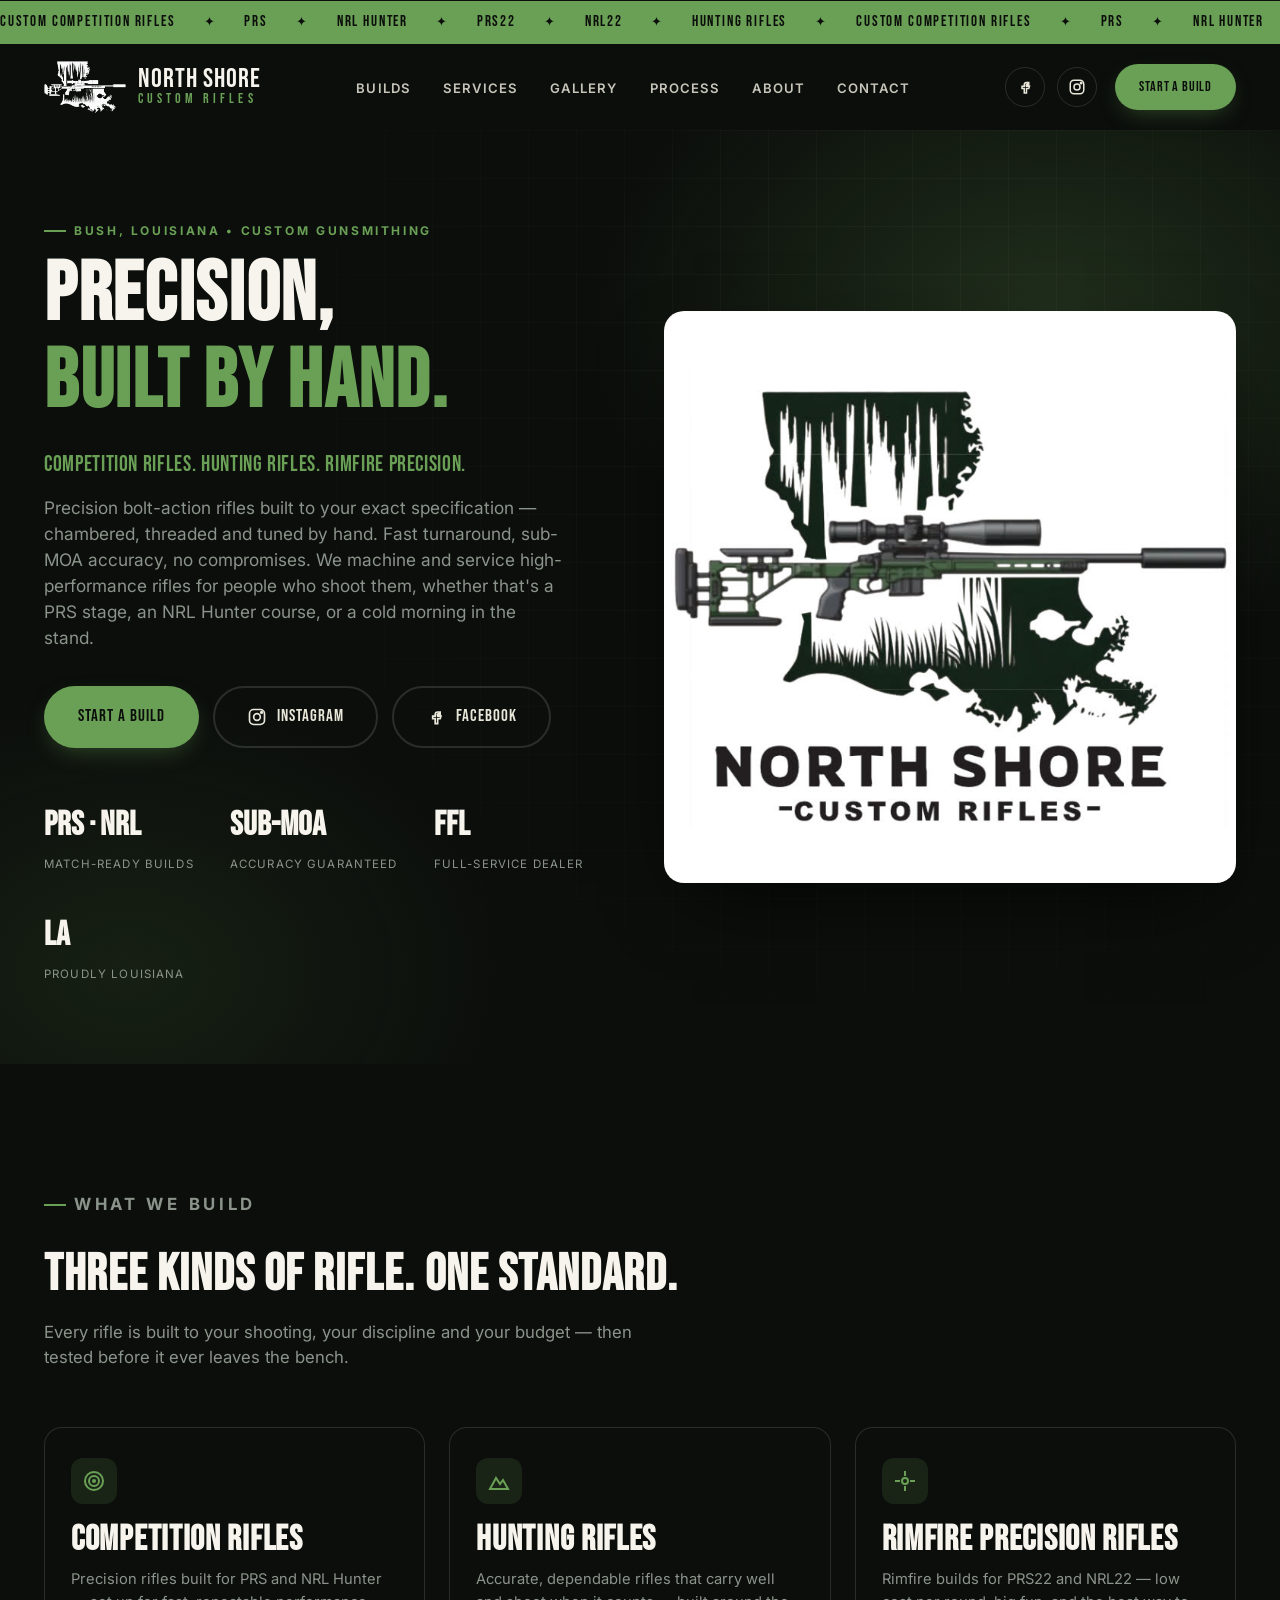
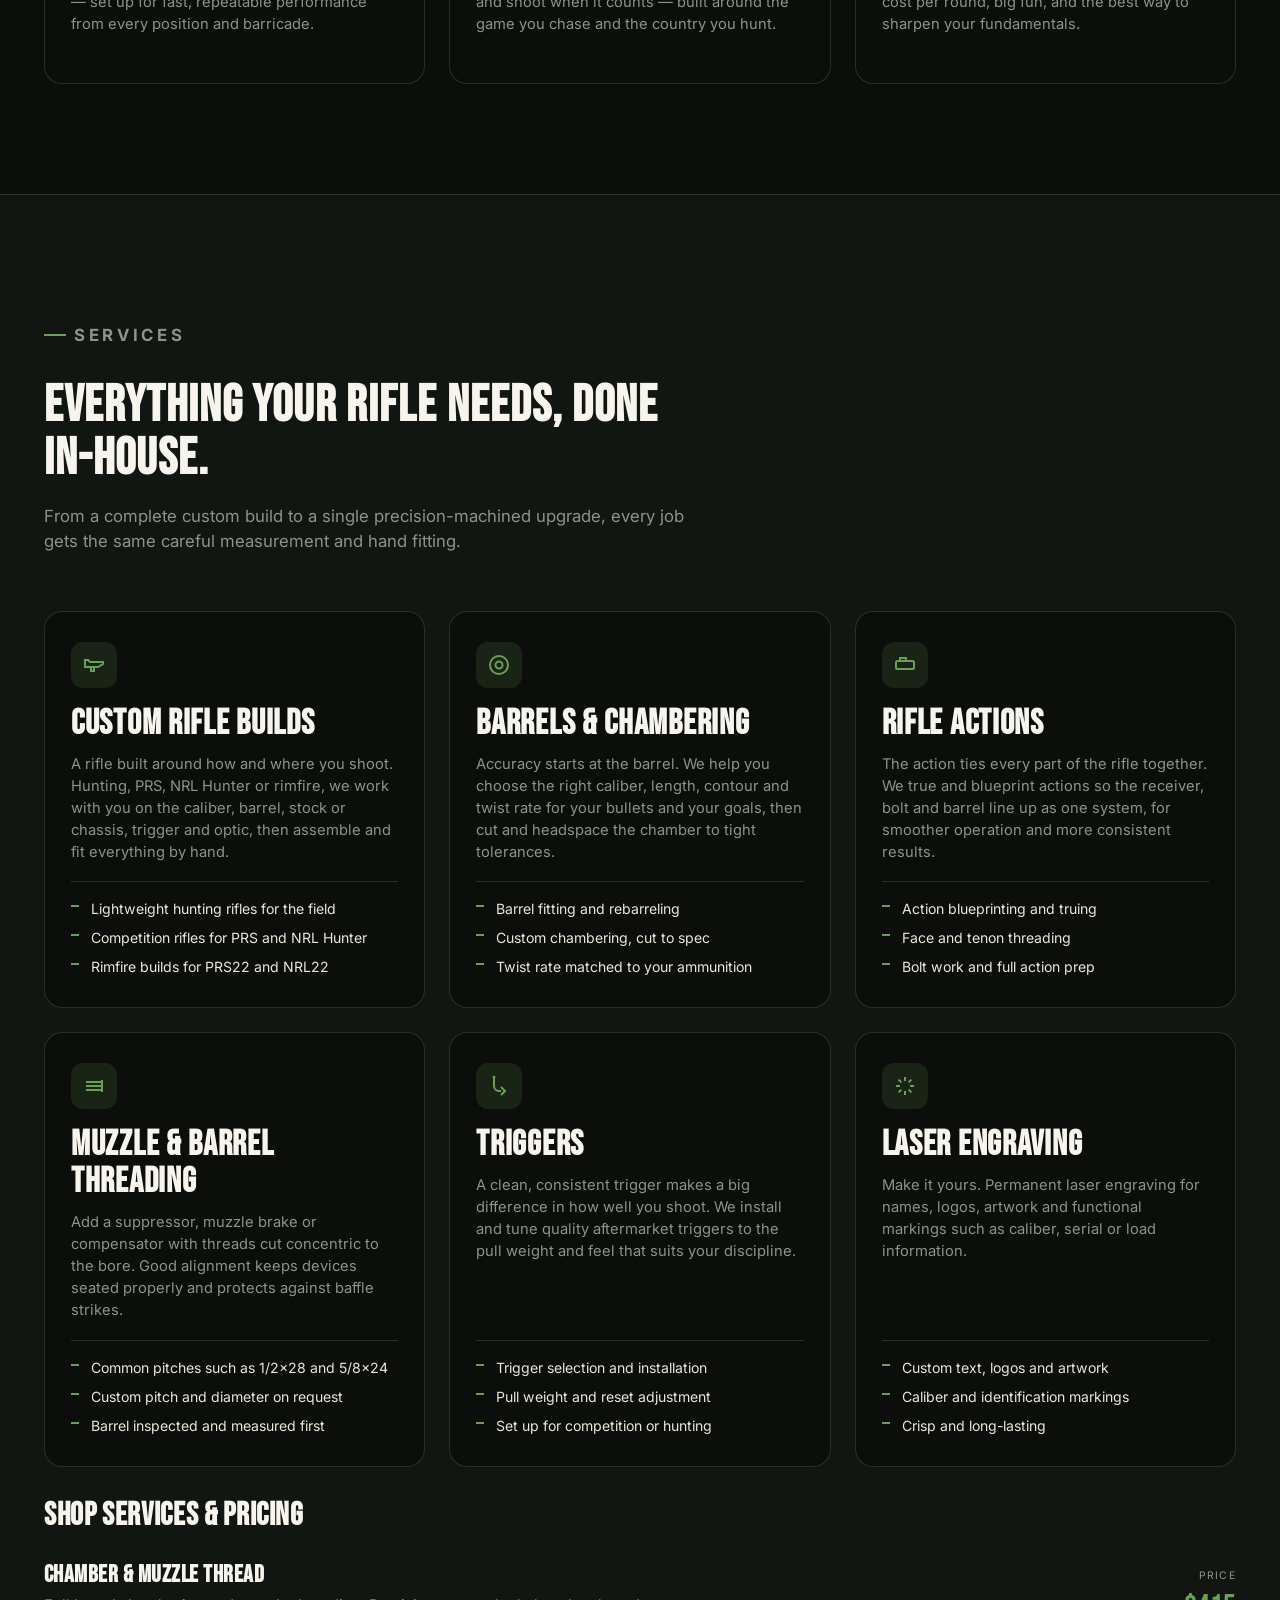
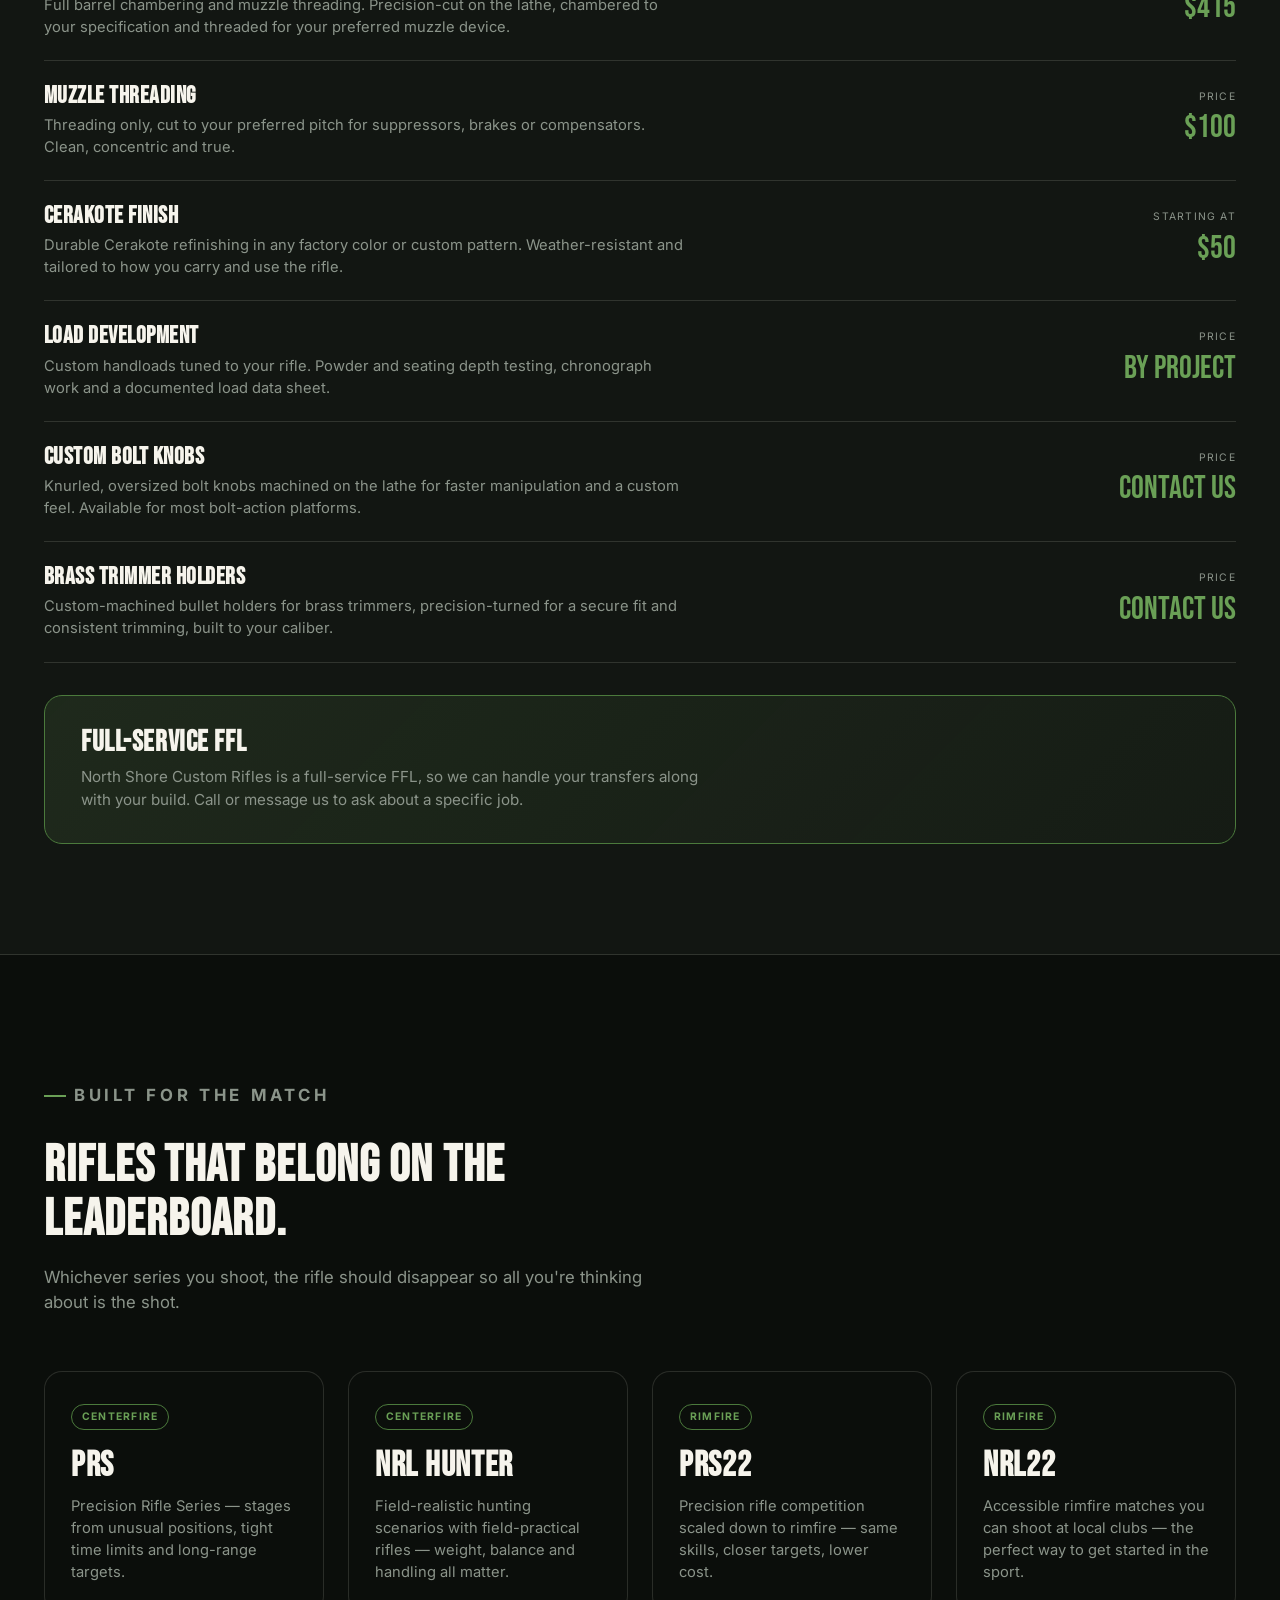
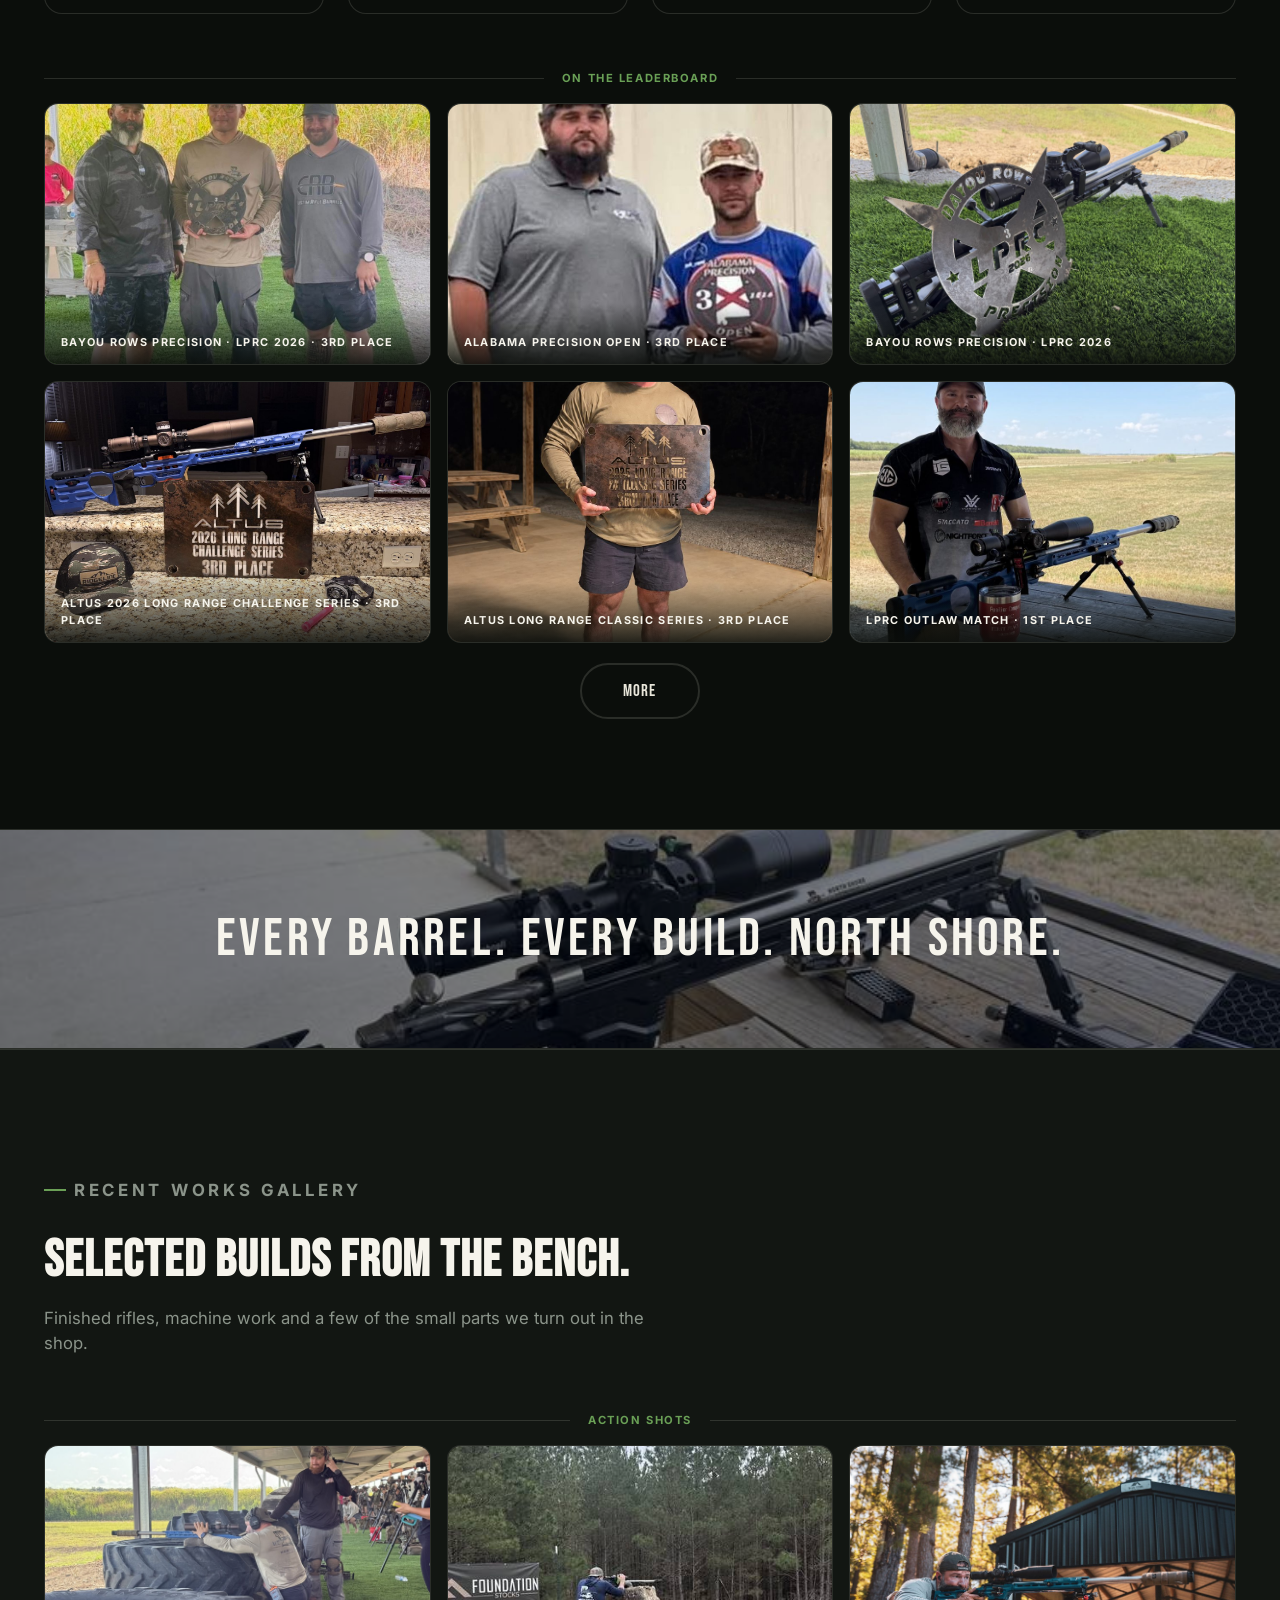
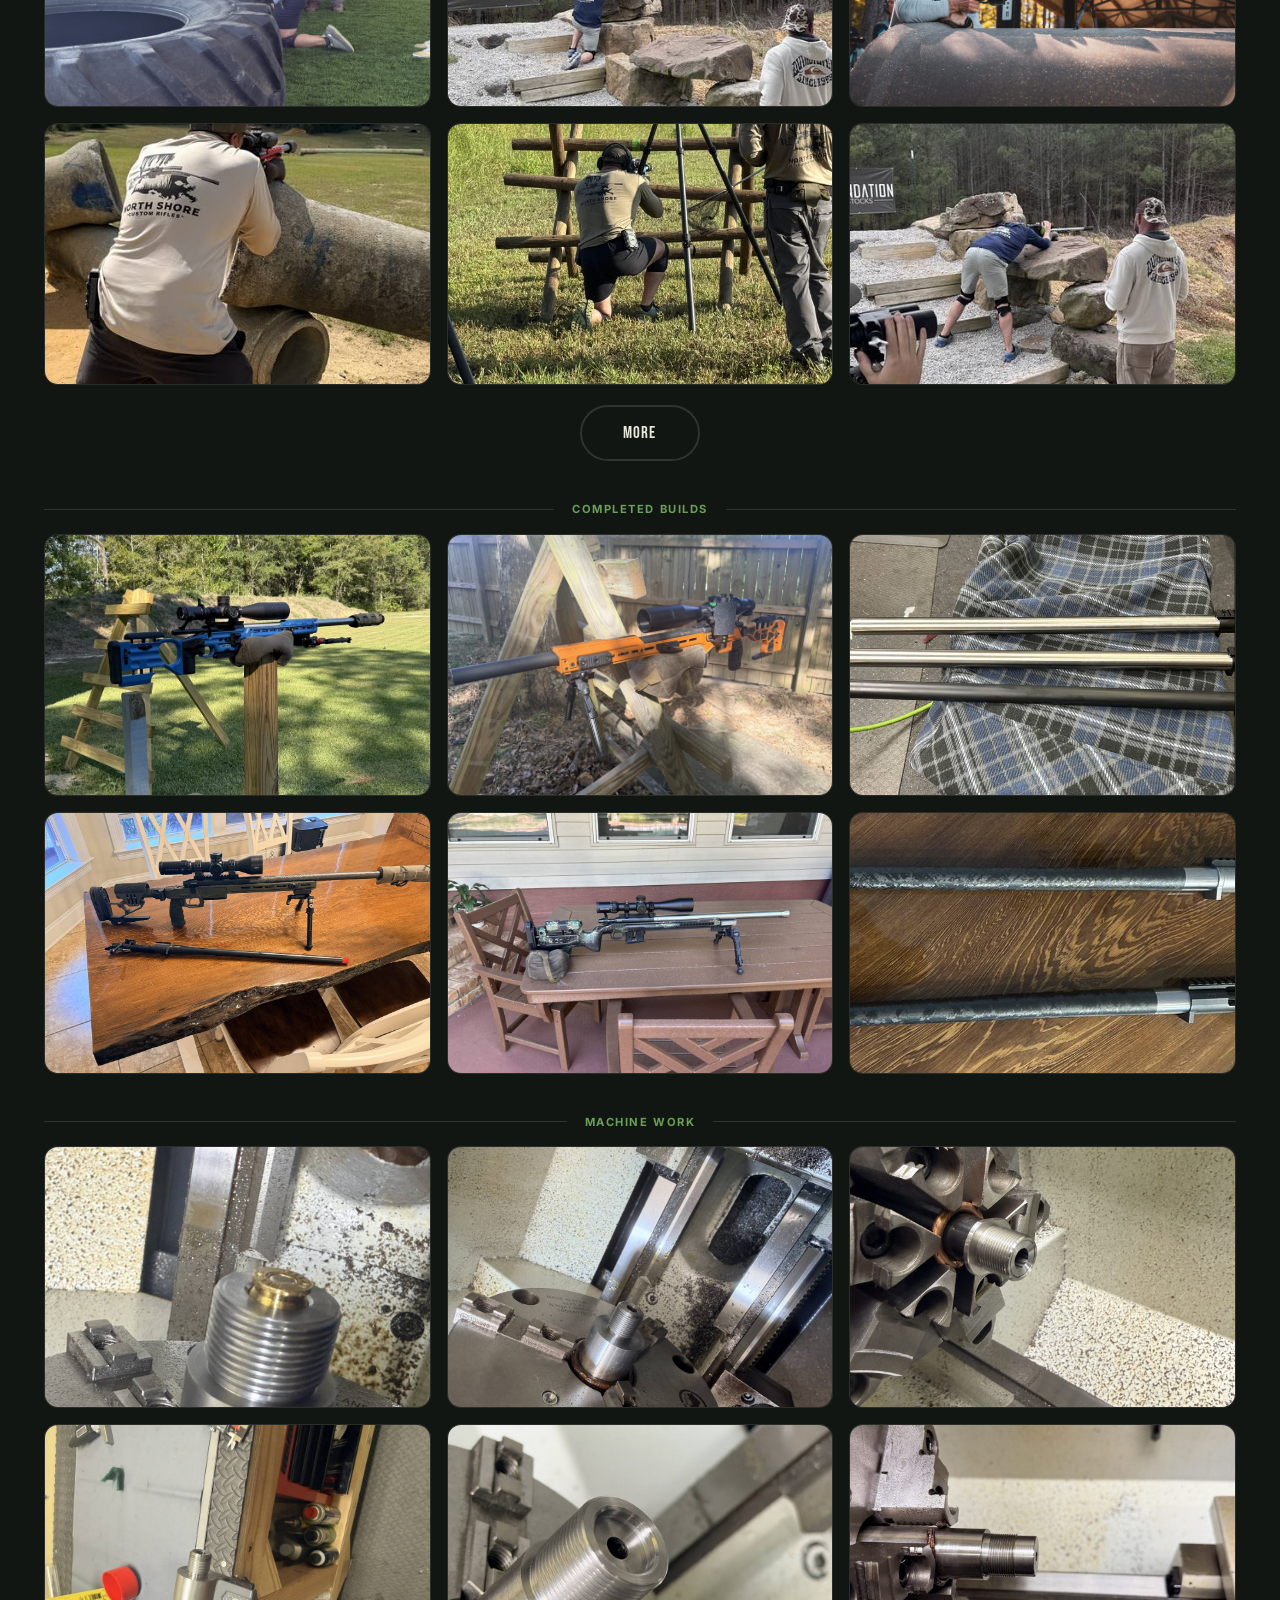
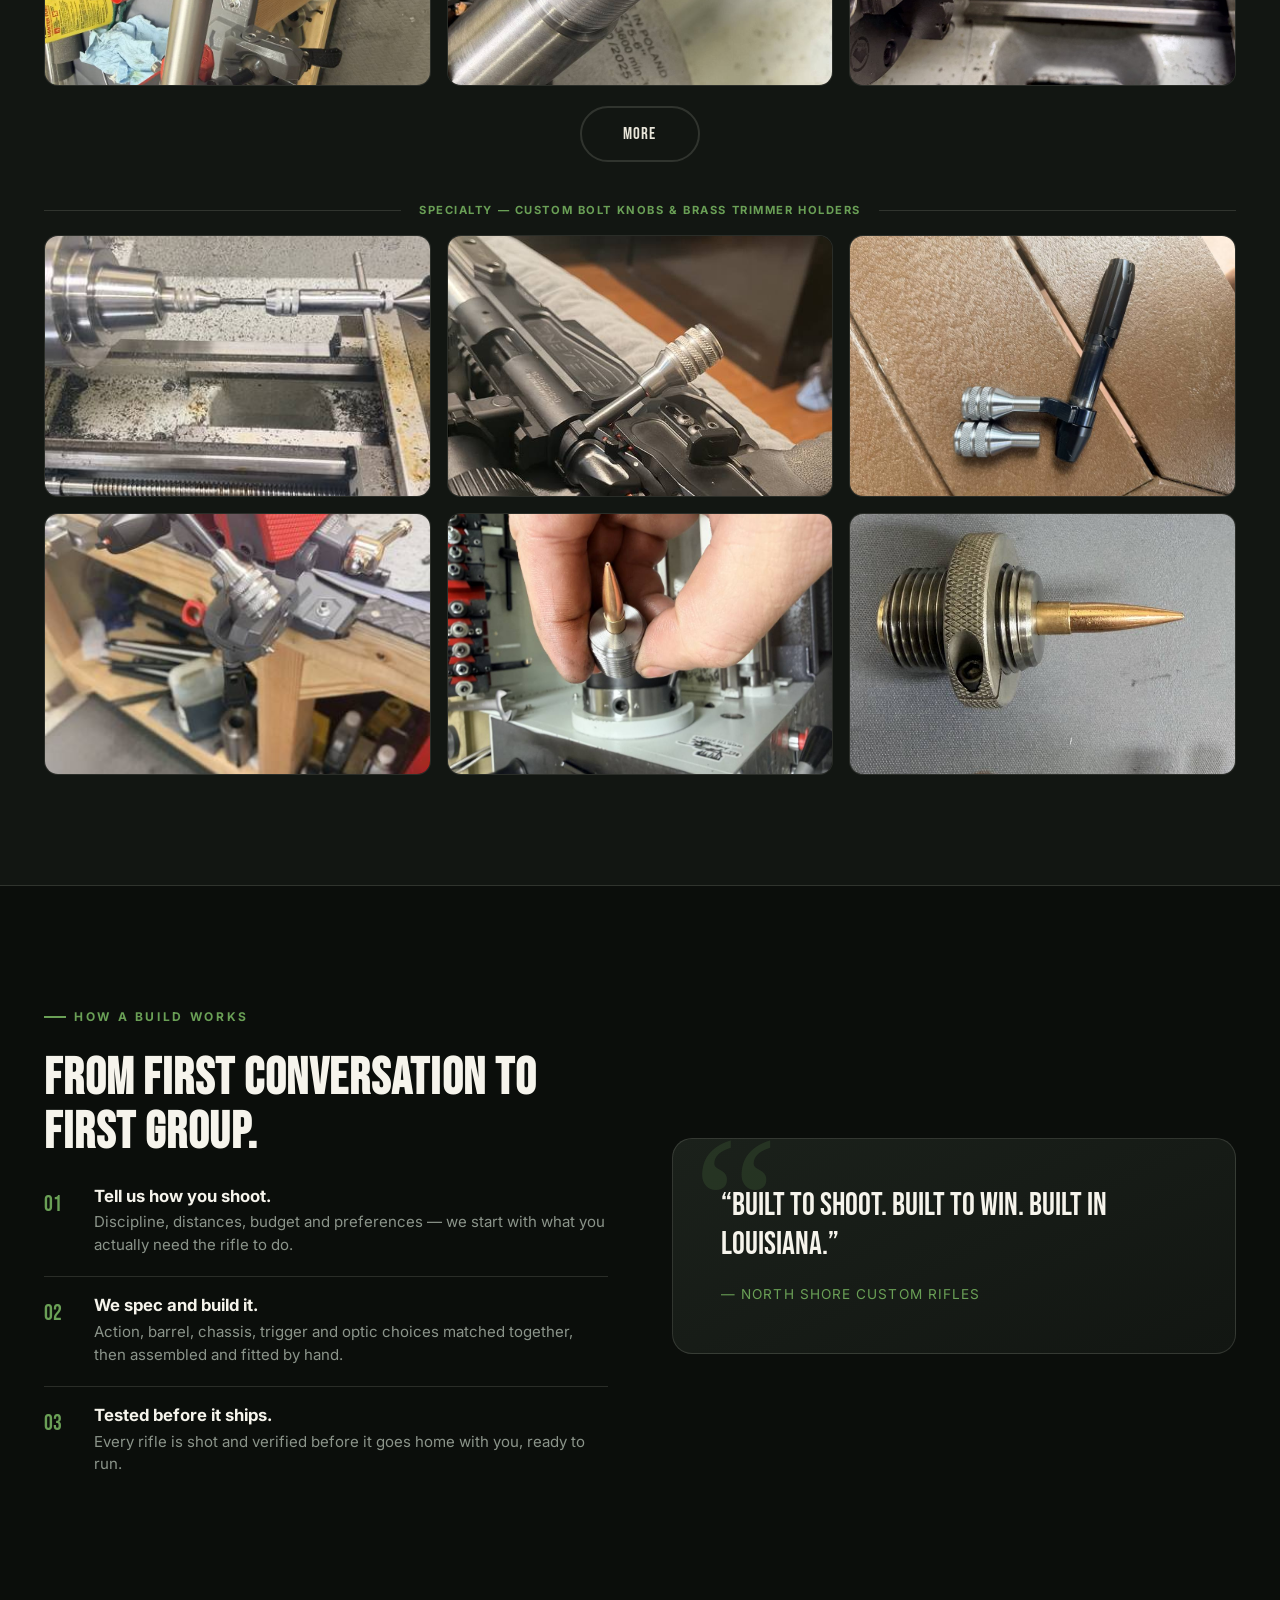
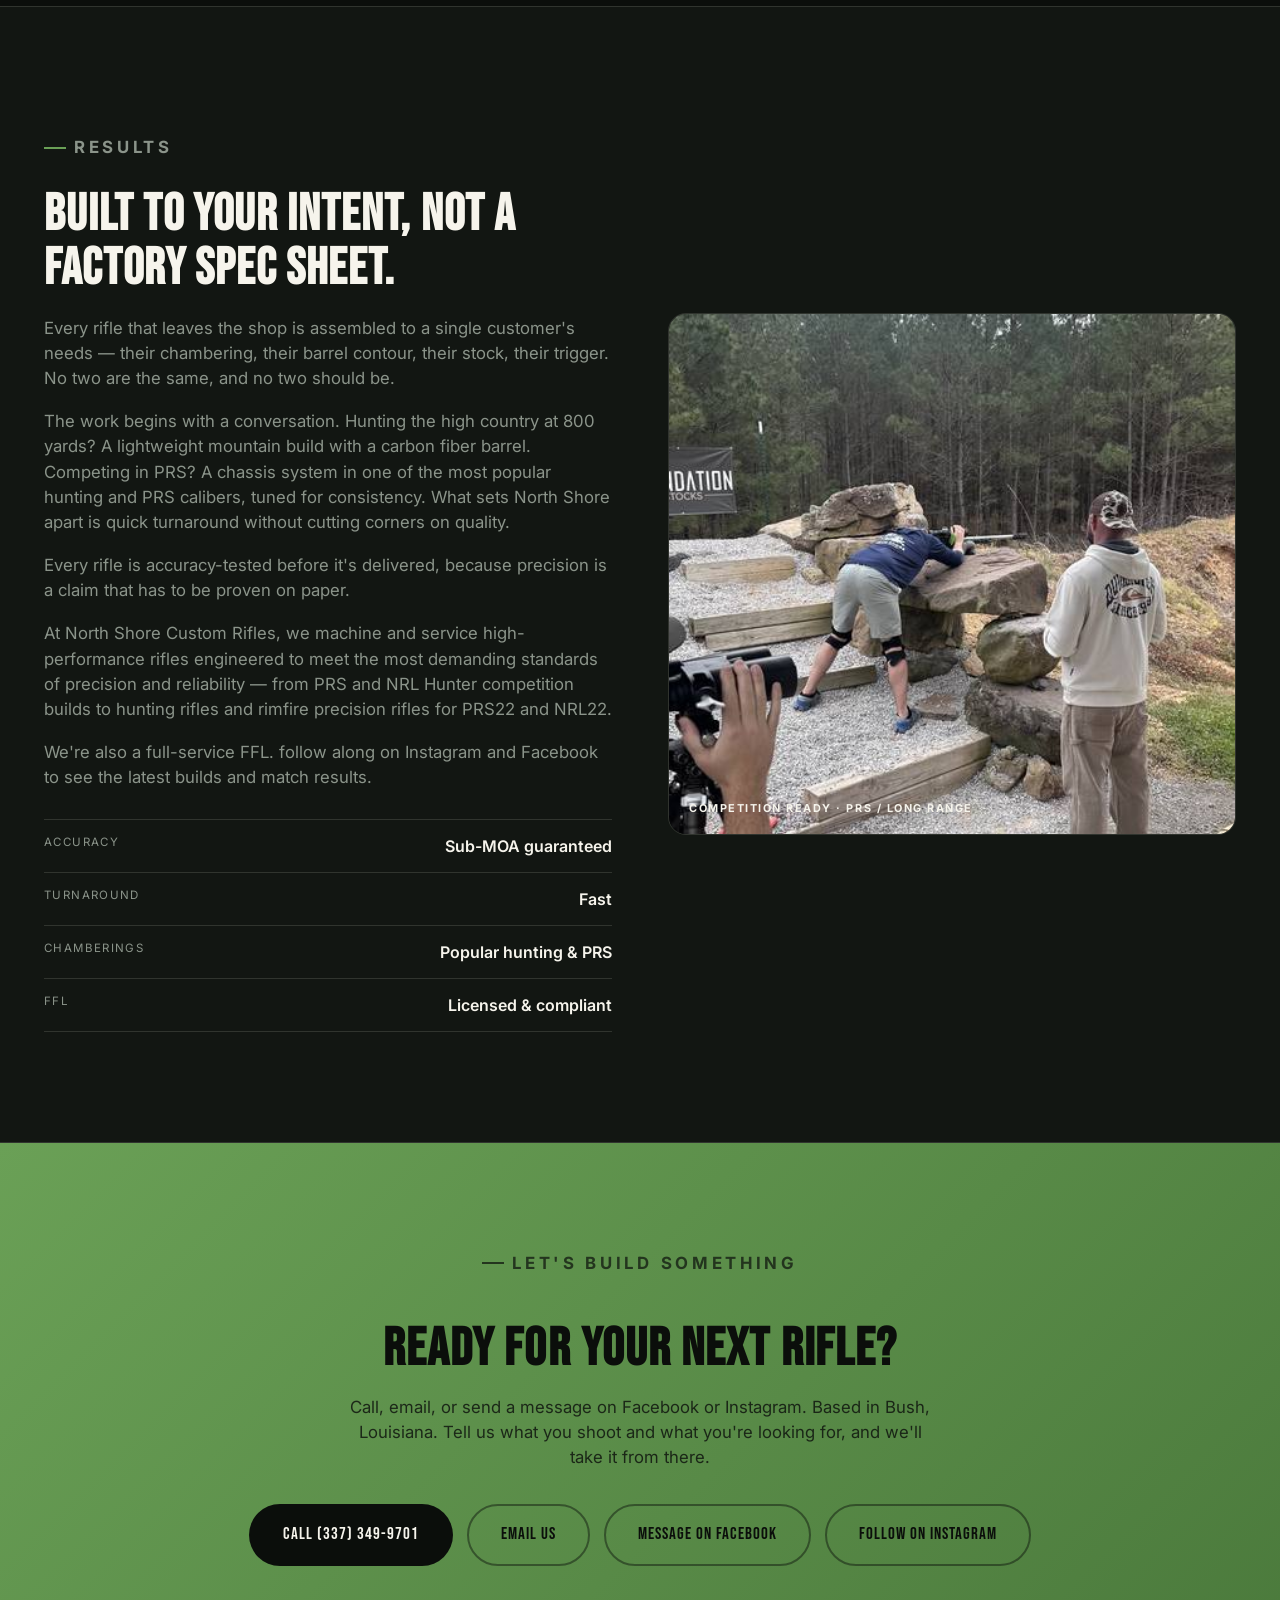
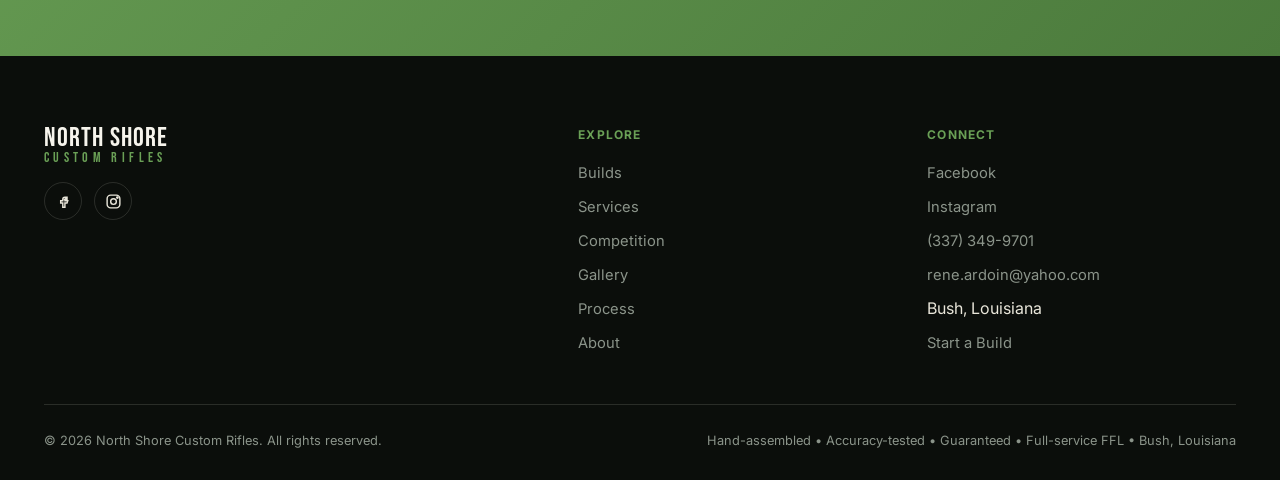
==== commit 2bf91eed: "Add owner-site content, photo gallery with folders, lightbox and leaderboard photos - Pull pricing, " ====
--- a/index.html
+++ b/index.html
@@ -44,6 +44,7 @@
       <ul class="nav-links" id="navLinks">
         <li><a href="#builds">Builds</a></li>
         <li><a href="#services">Services</a></li>
+        <li><a href="#gallery">Gallery</a></li>
         <li><a href="#process">Process</a></li>
         <li><a href="#about">About</a></li>
         <li><a href="#contact">Contact</a></li>
@@ -73,7 +74,7 @@
         <p class="eyebrow">Bush, Louisiana &bull; Custom Gunsmithing</p>
         <h1>Precision,<br><em>built by hand.</em></h1>
         <p class="hero-tagline">Competition rifles. Hunting rifles. Rimfire precision.</p>
-        <p class="hero-sub">We machine and service high-performance rifles for people who shoot them &mdash; whether that's a PRS stage, an NRL Hunter course, or a cold morning in the stand.</p>
+        <p class="hero-sub">Precision bolt-action rifles built to your exact specification &mdash; chambered, threaded and tuned by hand. Fast turnaround, sub-MOA accuracy, no compromises. We machine and service high-performance rifles for people who shoot them, whether that's a PRS stage, an NRL Hunter course, or a cold morning in the stand.</p>
         <div class="hero-actions">
           <a href="#contact" class="btn btn-primary">Start a Build</a>
           <a href="https://www.instagram.com/northshorecustomrifles/" target="_blank" rel="noopener" class="btn btn-ghost">
@@ -87,6 +88,7 @@
         </div>
         <div class="hero-stats">
           <div><strong>PRS &middot; NRL</strong><span>Match-ready builds</span></div>
+          <div><strong>Sub-MOA</strong><span>Accuracy guaranteed</span></div>
           <div><strong>FFL</strong><span>Full-service dealer</span></div>
           <div><strong>LA</strong><span>Proudly Louisiana</span></div>
         </div>
@@ -205,6 +207,16 @@
         </div>
       </div>
 
+      <div class="price-list reveal">
+        <h3>Shop services &amp; pricing</h3>
+        <div class="price-row"><div><h4>Chamber &amp; muzzle thread</h4><p>Full barrel chambering and muzzle threading. Precision-cut on the lathe, chambered to your specification and threaded for your preferred muzzle device.</p></div><div class="price"><small>Price</small>$415</div></div>
+        <div class="price-row"><div><h4>Muzzle threading</h4><p>Threading only, cut to your preferred pitch for suppressors, brakes or compensators. Clean, concentric and true.</p></div><div class="price"><small>Price</small>$100</div></div>
+        <div class="price-row"><div><h4>Cerakote finish</h4><p>Durable Cerakote refinishing in any factory color or custom pattern. Weather-resistant and tailored to how you carry and use the rifle.</p></div><div class="price"><small>Starting at</small>$50</div></div>
+        <div class="price-row"><div><h4>Load development</h4><p>Custom handloads tuned to your rifle. Powder and seating depth testing, chronograph work and a documented load data sheet.</p></div><div class="price"><small>Price</small>By project</div></div>
+        <div class="price-row"><div><h4>Custom bolt knobs</h4><p>Knurled, oversized bolt knobs machined on the lathe for faster manipulation and a custom feel. Available for most bolt-action platforms.</p></div><div class="price"><small>Price</small>Contact us</div></div>
+        <div class="price-row"><div><h4>Brass trimmer holders</h4><p>Custom-machined bullet holders for brass trimmers, precision-turned for a secure fit and consistent trimming, built to your caliber.</p></div><div class="price"><small>Price</small>Contact us</div></div>
+      </div>
+
       <div class="ffl-band reveal">
         <div>
           <h4>Full-service FFL</h4>
@@ -244,6 +256,32 @@
           <h4>NRL22</h4>
           <p>Accessible rimfire matches you can shoot at local clubs &mdash; the perfect way to get started in the sport.</p>
         </div>
+      </div>
+
+      <p class="gallery-cat leaderboard-cat reveal"><span>On the leaderboard</span></p>
+      <div class="leaderboard-row photo-grid" data-gallery="leaderboard" data-alt="Competition photo"></div>
+    </div>
+  </section>
+
+  <div class="barrel-strip"><img src="assets/images/site/range.jpg" alt="On the range" loading="lazy"><span>Every barrel. Every build. North Shore.</span></div>
+
+  <!-- GALLERY -->
+  <section id="gallery" class="alt">
+    <div class="wrap">
+      <div class="section-head reveal">
+        <p class="eyebrow">Recent works gallery</p>
+        <h2>Selected builds from the bench.</h2>
+        <p>Finished rifles, machine work and a few of the small parts we turn out in the shop.</p>
+      </div>
+      <div class="gallery-grid">
+        <p class="gallery-cat" data-cat-for="action"><span>Action shots</span></p>
+        <div class="photo-grid" data-gallery="action" data-alt="Rifle in action"></div>
+        <p class="gallery-cat" data-cat-for="builds"><span>Completed builds</span></p>
+        <div class="photo-grid" data-gallery="builds" data-alt="Completed rifle build"></div>
+        <p class="gallery-cat" data-cat-for="machine"><span>Machine work</span></p>
+        <div class="photo-grid" data-gallery="machine" data-alt="Machine work"></div>
+        <p class="gallery-cat" data-cat-for="specialty"><span>Specialty &mdash; custom bolt knobs &amp; brass trimmer holders</span></p>
+        <div class="photo-grid" data-gallery="specialty" data-alt="Custom bolt knob or brass trimmer holder"></div>
       </div>
     </div>
   </section>
@@ -290,11 +328,23 @@
   <!-- ABOUT -->
   <section id="about" class="about">
     <div class="wrap">
-      <div class="reveal" style="max-width:660px; margin:0 auto; text-align:center;">
-        <p class="eyebrow" style="justify-content:center;">About</p>
-        <h2>A gunsmith who shoots what he builds.</h2>
+      <div class="about-grid">
+      <div class="reveal">
+        <p class="eyebrow">Results</p>
+        <h2>Built to your intent, not a factory spec sheet.</h2>
+        <p>Every rifle that leaves the shop is assembled to a single customer's needs &mdash; their chambering, their barrel contour, their stock, their trigger. No two are the same, and no two should be.</p>
+        <p>The work begins with a conversation. Hunting the high country at 800 yards? A lightweight mountain build with a carbon fiber barrel. Competing in PRS? A chassis system in one of the most popular hunting and PRS calibers, tuned for consistency. What sets North Shore apart is quick turnaround without cutting corners on quality.</p>
+        <p>Every rifle is accuracy-tested before it's delivered, because precision is a claim that has to be proven on paper.</p>
         <p>At North Shore Custom Rifles, we machine and service high-performance rifles engineered to meet the most demanding standards of precision and reliability &mdash; from PRS and NRL Hunter competition builds to hunting rifles and rimfire precision rifles for PRS22 and NRL22.</p>
-        <p>We're also a full-service FFL. Follow along on Instagram and Facebook to see the latest builds and match results.</p>
+        <p>We're also a full-service FFL. follow along on Instagram and Facebook to see the latest builds and match results.</p>
+        <ul class="spec-list">
+          <li><span>Accuracy</span><strong>Sub-MOA guaranteed</strong></li>
+          <li><span>Turnaround</span><strong>Fast</strong></li>
+          <li><span>Chamberings</span><strong>Popular hunting &amp; PRS</strong></li>
+          <li><span>FFL</span><strong>Licensed &amp; compliant</strong></li>
+        </ul>
+      </div>
+      <figure class="about-photo reveal"><img src="assets/images/site/prs-stage.jpg" alt="Shooting a PRS stage" loading="lazy"><figcaption>Competition ready &middot; PRS / long range</figcaption></figure>
       </div>
     </div>
   </section>
@@ -314,7 +364,13 @@
     </div>
   </section>
 
+
 </main>
+
+<div class="lightbox" id="lightbox" aria-hidden="true" role="dialog" aria-label="Photo viewer">
+  <button class="lightbox__close" id="lightboxClose" aria-label="Close photo">&times;</button>
+  <figure><img id="lightboxImg" alt=""><figcaption id="lightboxCap"></figcaption></figure>
+</div>
 
 <footer class="site-footer">
   <div class="wrap">
@@ -336,6 +392,7 @@
           <li><a href="#builds">Builds</a></li>
           <li><a href="#services">Services</a></li>
           <li><a href="#competition">Competition</a></li>
+          <li><a href="#gallery">Gallery</a></li>
           <li><a href="#process">Process</a></li>
           <li><a href="#about">About</a></li>
         </ul>
@@ -354,11 +411,12 @@
     </div>
     <div class="footer-bottom">
       <span>&copy; <span id="year"></span> North Shore Custom Rifles. All rights reserved.</span>
-      <span>Custom rifles &bull; Full-service FFL &bull; Bush, Louisiana</span>
+      <span>Hand-assembled &bull; Accuracy-tested &bull; Guaranteed &bull; Full-service FFL &bull; Bush, Louisiana</span>
     </div>
   </div>
 </footer>
 
+<script src="js/gallery-data.js"></script>
 <script src="js/main.js"></script>
 </body>
 </html>
--- a/css/style.css
+++ b/css/style.css
@@ -668,3 +668,178 @@
   .brand-name { font-size: 1.45rem; }
   .brand-name span { font-size: 0.78rem; }
 }
+
+/* ---------- shop pricing ---------- */
+.price-list { margin-top: 32px; }
+.price-list h3 { font-size: 2rem; color: var(--white); margin-bottom: 8px; }
+.price-row {
+  display: grid;
+  grid-template-columns: 1fr auto;
+  gap: 24px;
+  align-items: center;
+  padding: 22px 0;
+  border-bottom: 1px solid var(--line);
+}
+.price-row h4 { font-size: 1.5rem; color: var(--white); }
+.price-row p { margin: 6px 0 0; max-width: 640px; color: var(--steel); font-size: 0.92rem; }
+.price { text-align: right; font-family: var(--font-display); font-size: 2rem; color: var(--accent); white-space: nowrap; }
+.price small {
+  display: block;
+  font-family: var(--font-body);
+  font-size: 0.65rem;
+  letter-spacing: 0.12em;
+  text-transform: uppercase;
+  color: var(--steel);
+}
+@media (max-width: 600px) {
+  .price-row { grid-template-columns: 1fr; gap: 8px; }
+  .price { text-align: left; }
+}
+
+/* ---------- gallery ---------- */
+.gallery-cat { display: flex; align-items: center; gap: 18px; margin: 40px 0 16px; }
+.gallery-cat:first-child { margin-top: 0; }
+.gallery-cat::before, .gallery-cat::after { content: ""; flex: 1; height: 1px; background: var(--line); }
+.gallery-cat span {
+  font-size: 0.7rem;
+  font-weight: 700;
+  letter-spacing: 0.14em;
+  text-transform: uppercase;
+  color: var(--accent);
+  text-align: center;
+}
+.gallery-row { display: grid; grid-template-columns: repeat(3, 1fr); gap: 16px; margin-bottom: 16px; }
+.gallery-item {
+  margin: 0;
+  overflow: hidden;
+  border-radius: 14px;
+  border: 1px solid var(--line);
+  background: var(--black);
+  transition: border-color 0.25s ease;
+}
+.gallery-item:hover { border-color: var(--accent); }
+.gallery-item img { width: 100%; height: 260px; object-fit: cover; transition: transform 0.5s ease; }
+.gallery-item:hover img { transform: scale(1.04); }
+.gallery-item.gi-wide { grid-column: span 2; }
+.gallery-item.gi-wide img { height: 340px; }
+.gallery-item.gi-contain img { object-fit: contain; }
+@media (max-width: 980px) {
+  .gallery-row { grid-template-columns: repeat(2, 1fr); }
+  .gallery-item.gi-wide { grid-column: span 2; }
+}
+@media (max-width: 600px) {
+  .gallery-row { grid-template-columns: 1fr; }
+  .gallery-item.gi-wide { grid-column: auto; }
+  .gallery-item img, .gallery-item.gi-wide img { height: 220px; }
+}
+
+/* ---------- about layout ---------- */
+.about-grid { display: grid; grid-template-columns: 1fr 1fr; gap: 56px; align-items: center; }
+.about-grid h2 { font-size: clamp(2rem, 4.5vw, 3.2rem); margin: 10px 0 20px; }
+.about-grid p { color: var(--steel); }
+.about-photo { margin: 0; position: relative; overflow: hidden; border-radius: 18px; border: 1px solid var(--line); }
+.about-photo img { width: 100%; height: 520px; object-fit: cover; }
+.about-photo figcaption {
+  position: absolute; left: 20px; bottom: 18px;
+  font-size: 0.68rem; font-weight: 700; letter-spacing: 0.14em; text-transform: uppercase; color: var(--white);
+}
+.spec-list { list-style: none; margin: 28px 0 0; padding: 0; border-top: 1px solid var(--line); }
+.spec-list li { display: flex; justify-content: space-between; gap: 16px; padding: 14px 0; border-bottom: 1px solid var(--line); }
+.spec-list span { font-size: 0.72rem; letter-spacing: 0.12em; text-transform: uppercase; color: var(--steel); }
+.spec-list strong { color: var(--white); font-weight: 600; text-align: right; }
+@media (max-width: 900px) {
+  .about-grid { grid-template-columns: 1fr; gap: 32px; }
+  .about-photo img { height: 380px; }
+}
+
+
+/* ---------- barrel strip ---------- */
+.barrel-strip { position: relative; height: 220px; overflow: hidden; border-top: 1px solid var(--line); border-bottom: 1px solid var(--line); }
+.barrel-strip img { width: 100%; height: 100%; object-fit: cover; object-position: center 35%; filter: brightness(0.5); }
+.barrel-strip span {
+  position: absolute; inset: 0; display: flex; align-items: center; justify-content: center; padding: 0 16px; text-align: center;
+  font-family: var(--font-display); font-size: clamp(1.8rem, 5vw, 3.4rem); letter-spacing: 0.06em; text-transform: uppercase; color: var(--white);
+}
+
+/* header: keep 7 nav items from overflowing on small desktops */
+@media (max-width: 1180px) { .header-cta .icon-btn { display: none; } }
+
+/* photo was shot upside down */
+.gallery-item.gi-flip img { transform: rotate(180deg); }
+.gallery-item.gi-flip:hover img { transform: rotate(180deg) scale(1.04); }
+
+/* ---------- leaderboard photos ---------- */
+.leaderboard-cat { margin-top: 56px; }
+.leaderboard-row { display: grid; grid-template-columns: 1fr 1.6fr 1fr; gap: 16px; }
+.leaderboard-row .gallery-item { position: relative; }
+.leaderboard-row .gallery-item img { height: 460px; }
+.leaderboard-row .gallery-item img.pos-podium { object-position: center 58%; }
+.leaderboard-row figcaption {
+  position: absolute; left: 0; right: 0; bottom: 0; padding: 30px 16px 14px;
+  background: linear-gradient(to top, rgba(11,14,11,0.88), transparent);
+  font-size: 0.68rem; font-weight: 700; letter-spacing: 0.12em; text-transform: uppercase; color: var(--white);
+}
+@media (max-width: 900px) {
+  .leaderboard-row { grid-template-columns: 1fr; }
+  .leaderboard-row .gallery-item img { height: 360px; }
+}
+
+/* ---------- uniform photo tiles + lightbox ---------- */
+.gallery-grid { display: grid; grid-template-columns: repeat(3, 1fr); gap: 16px; }
+.gallery-grid .gallery-row { display: contents; }
+.gallery-grid .gallery-cat { grid-column: 1 / -1; }
+.gallery-grid .gallery-cat:first-child { margin-top: 0; }
+.gallery-grid .gallery-cat { margin: 24px 0 0; }
+.gallery-item, .leaderboard-row .gallery-item { cursor: zoom-in; }
+.gallery-item img, .leaderboard-row .gallery-item img { width: 100%; height: 260px; object-fit: cover; object-position: center; }
+.leaderboard-row { grid-template-columns: repeat(3, 1fr); }
+@media (max-width: 980px) { .gallery-grid, .leaderboard-row { grid-template-columns: repeat(2, 1fr); } }
+@media (max-width: 600px) {
+  .gallery-grid, .leaderboard-row { grid-template-columns: 1fr; }
+  .gallery-item img, .leaderboard-row .gallery-item img { height: 220px; }
+}
+
+.lightbox {
+  position: fixed; inset: 0; z-index: 1000;
+  display: none; align-items: center; justify-content: center; padding: 32px;
+  background: rgba(11, 14, 11, 0.6);
+  -webkit-backdrop-filter: blur(16px); backdrop-filter: blur(16px);
+  cursor: zoom-out;
+}
+.lightbox.is-open { display: flex; }
+.lightbox figure { margin: 0; max-width: 100%; text-align: center; }
+.lightbox img {
+  max-width: min(94vw, 1400px); max-height: 84vh; width: auto; height: auto;
+  border-radius: 12px; box-shadow: 0 20px 80px rgba(0, 0, 0, 0.6);
+  margin: 0 auto;
+}
+.lightbox img.is-flipped { transform: rotate(180deg); }
+.lightbox figcaption { margin-top: 14px; font-size: 0.75rem; font-weight: 700; letter-spacing: 0.12em; text-transform: uppercase; color: var(--white); }
+.lightbox__close {
+  position: absolute; top: 18px; right: 22px; width: 44px; height: 44px;
+  border: 1px solid var(--line); border-radius: 50%; background: rgba(11, 14, 11, 0.7);
+  color: var(--white); font-size: 1.8rem; line-height: 1; cursor: pointer;
+}
+.lightbox__close:hover { border-color: var(--accent); }
+body.lightbox-open { overflow: hidden; }
+
+/* ---------- photo sections: two rows + More/Less ---------- */
+.gallery-grid { display: block; }
+.gallery-grid .gallery-cat { margin: 40px 0 16px; }
+.gallery-grid .gallery-cat:first-child { margin-top: 0; }
+.photo-grid { display: grid; grid-template-columns: repeat(3, 1fr); gap: 16px; }
+@media (max-width: 980px) { .photo-grid { grid-template-columns: repeat(2, 1fr); } }
+@media (max-width: 600px) { .photo-grid { grid-template-columns: 1fr; } }
+.gallery-item.is-extra { display: none; }
+.more-wrap { display: flex; justify-content: center; margin-top: 20px; }
+.more-wrap[hidden] { display: none; }
+.more-btn { min-width: 120px; justify-content: center; }
+
+/* header: tighten on narrow desktops/tablets so the CTA stays on screen */
+@media (max-width: 980px) {
+  .nav-links { gap: 16px; }
+  .header-cta .btn { padding: 10px 14px; margin-left: 0; }
+  .brand-name { display: none; }
+}
+
+.photo-grid[hidden], .gallery-cat[hidden] { display: none; }
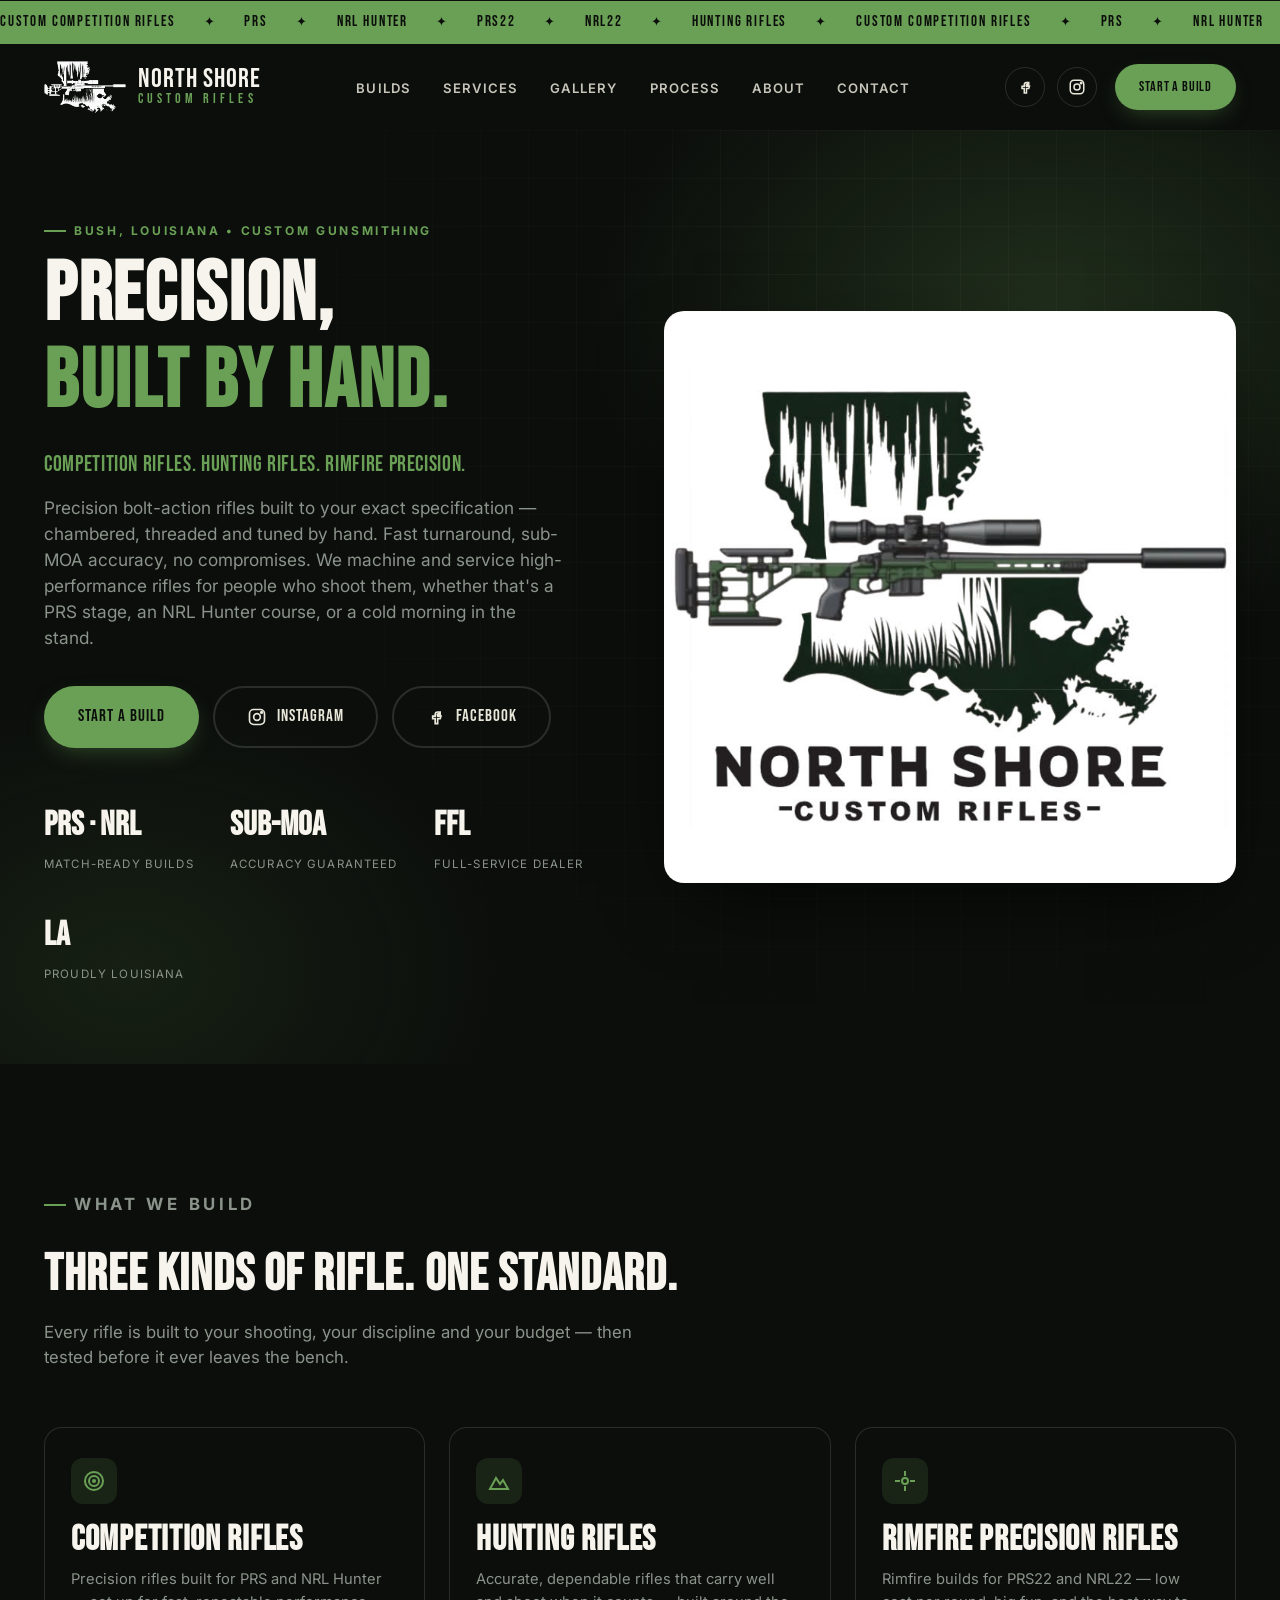
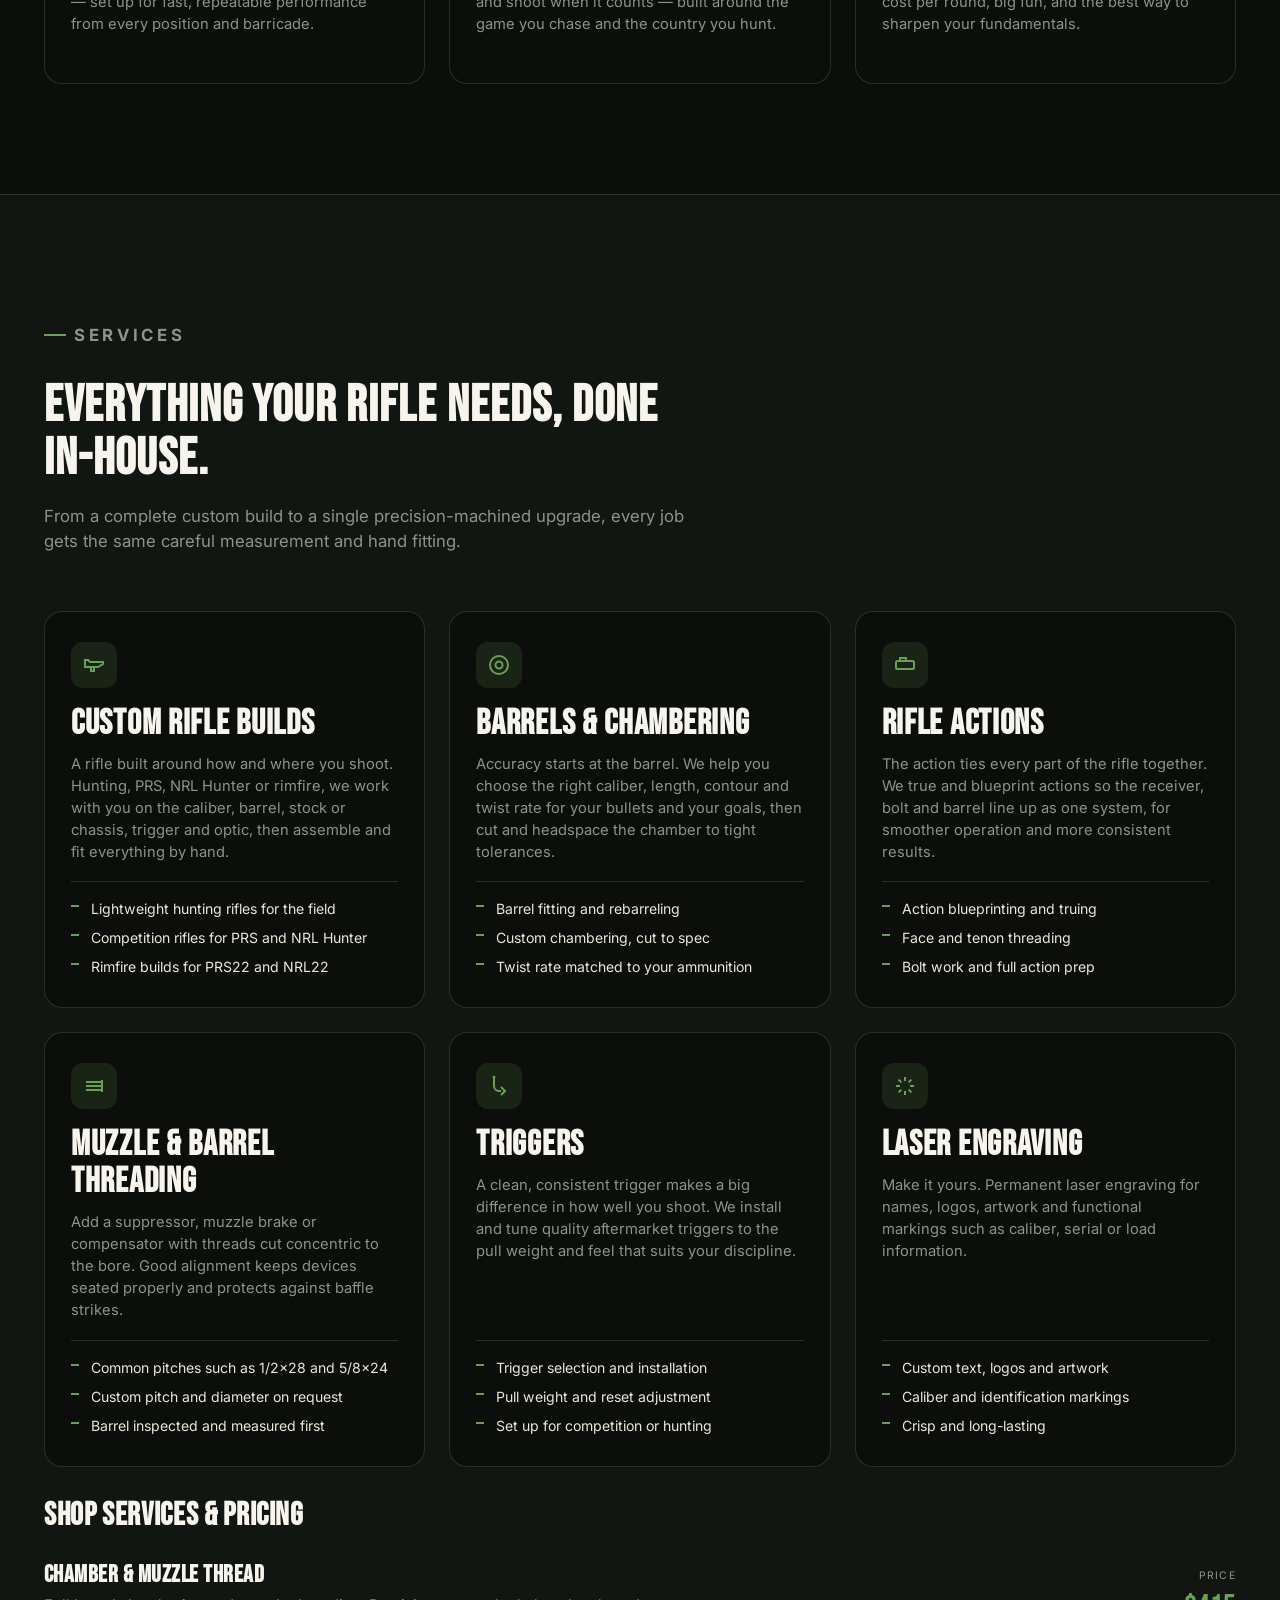
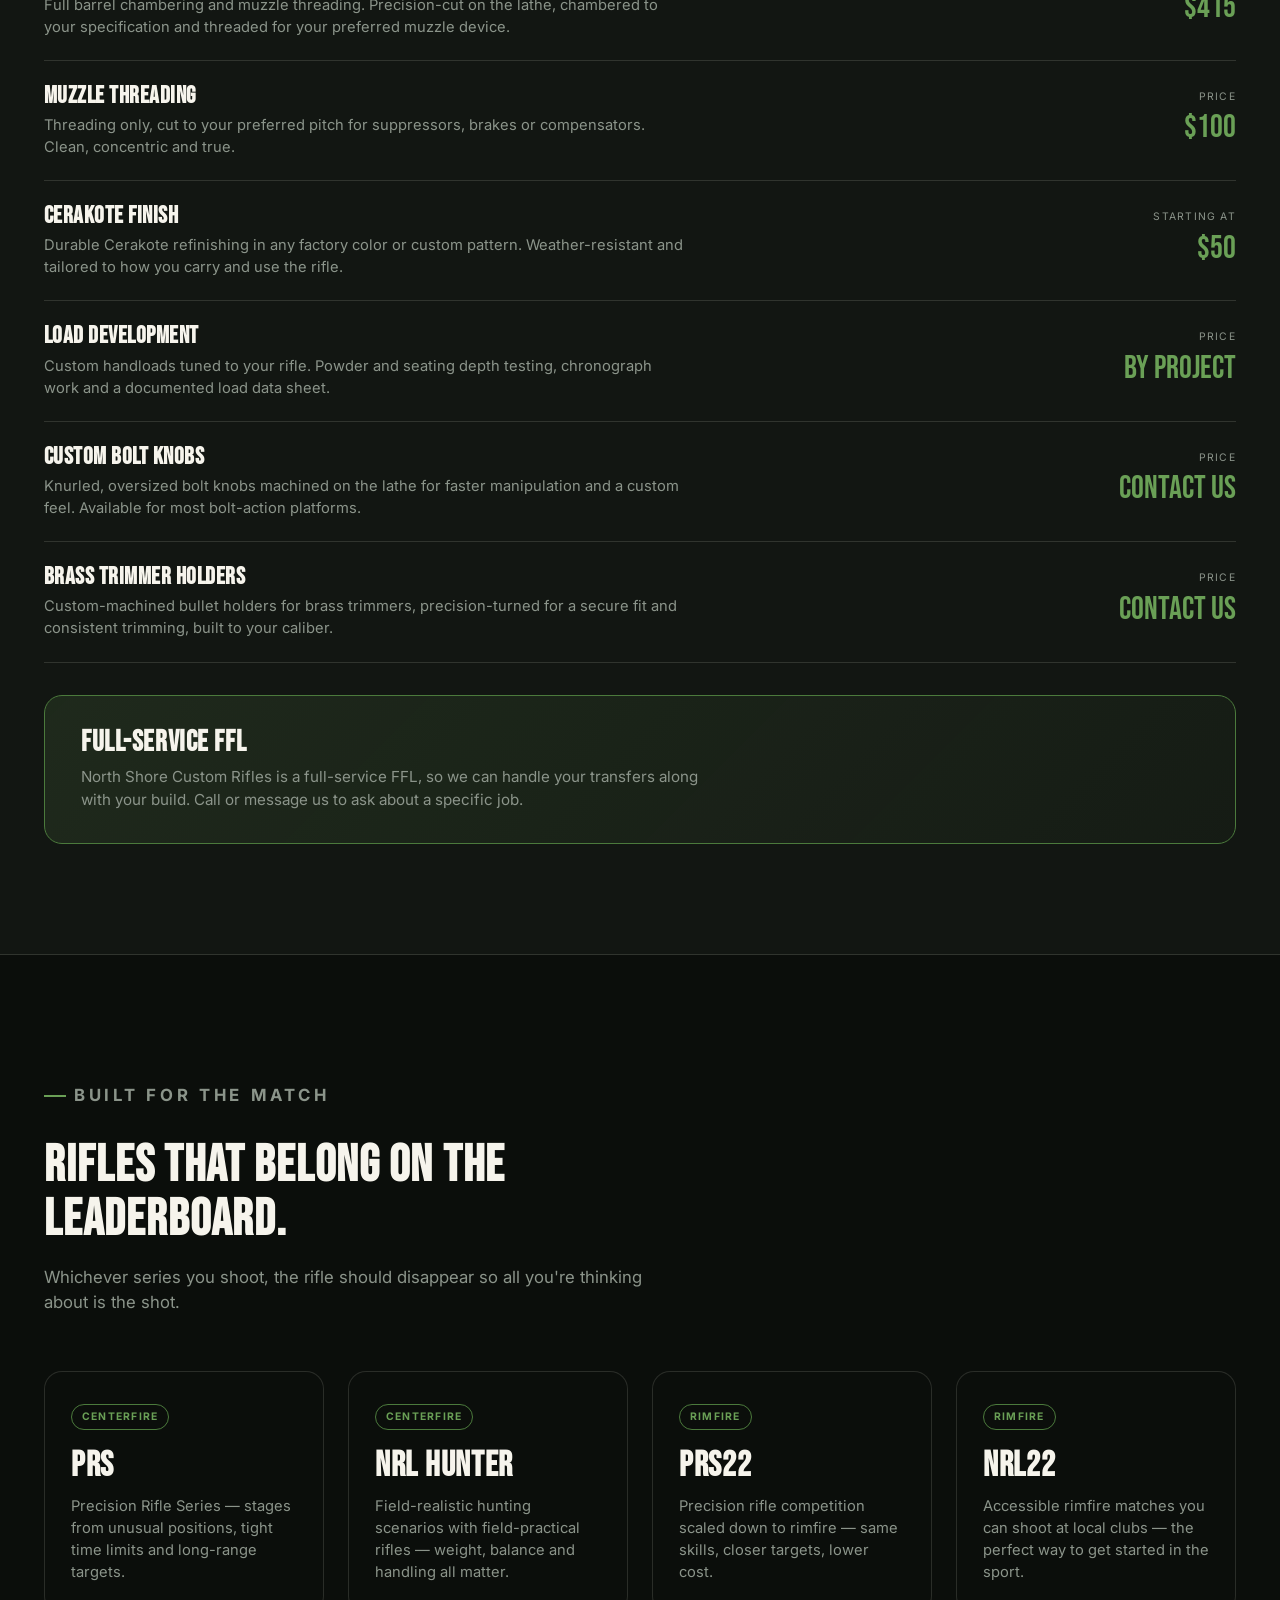
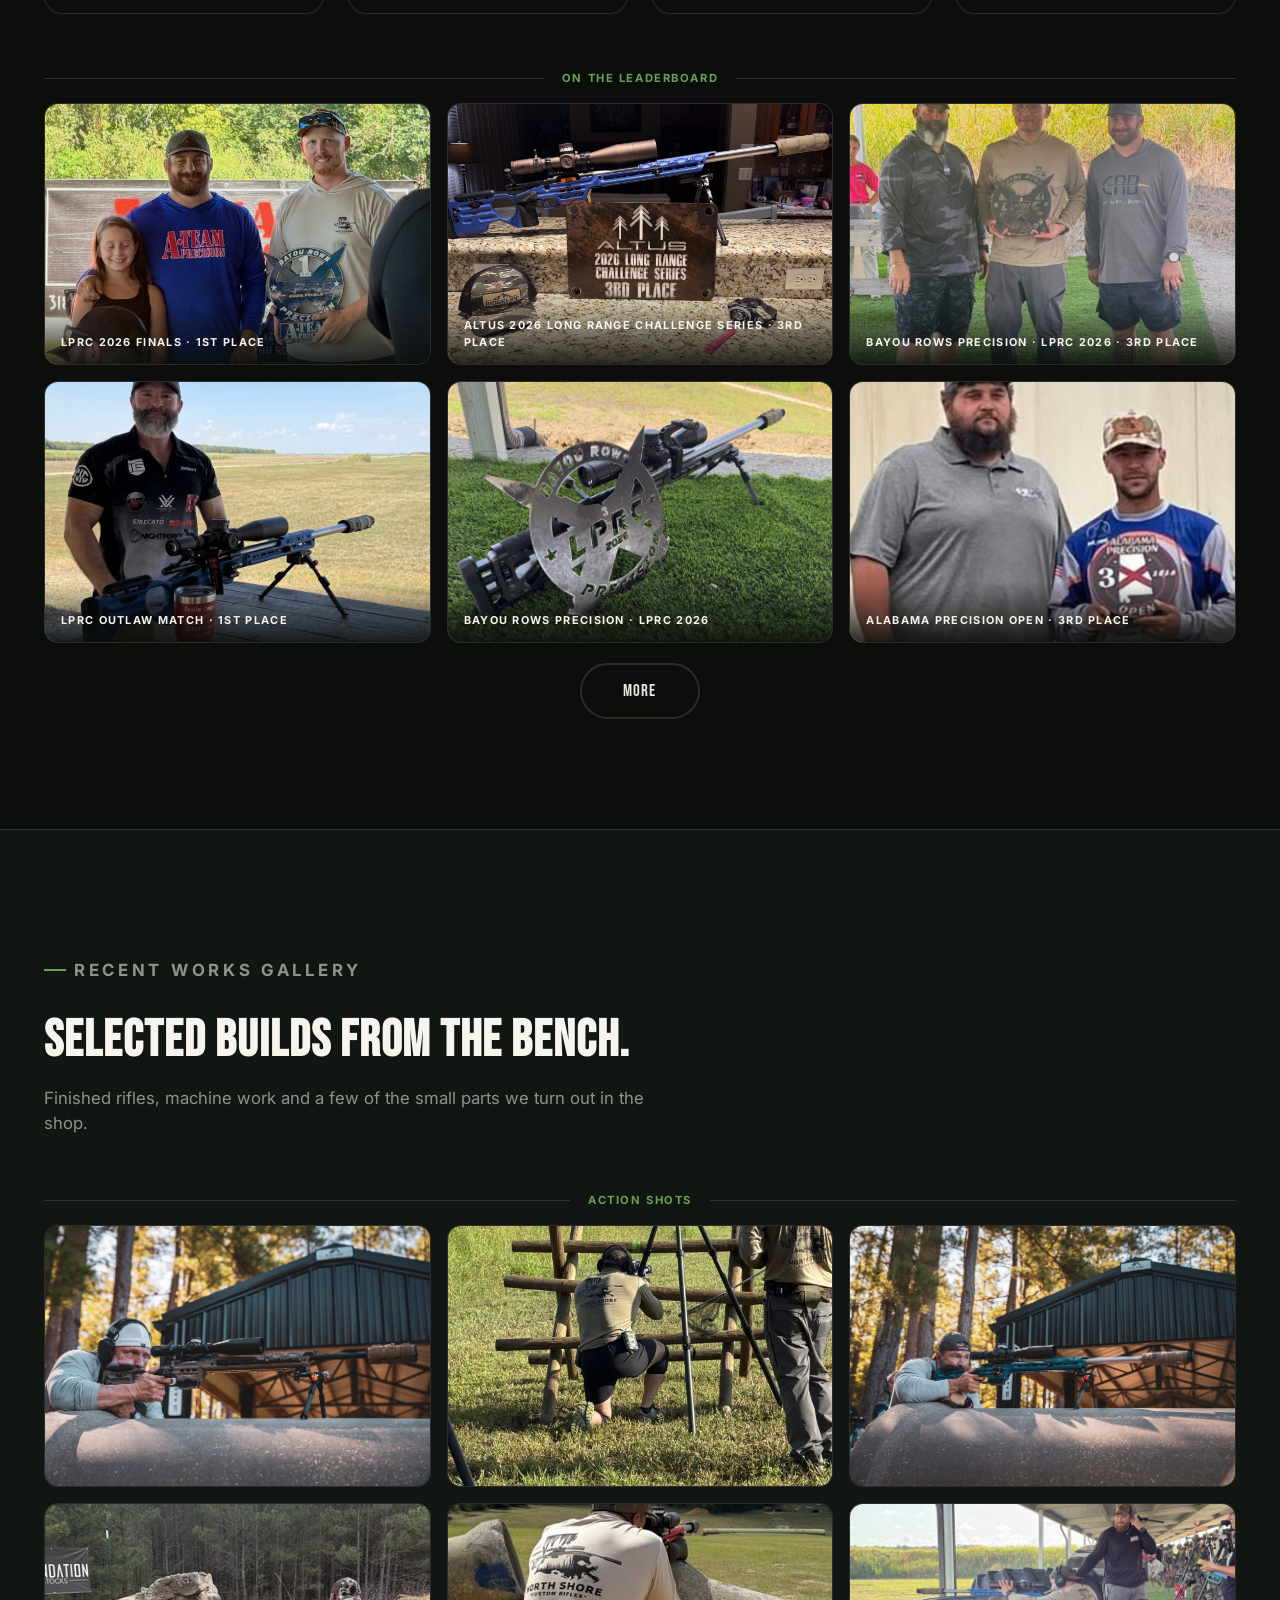
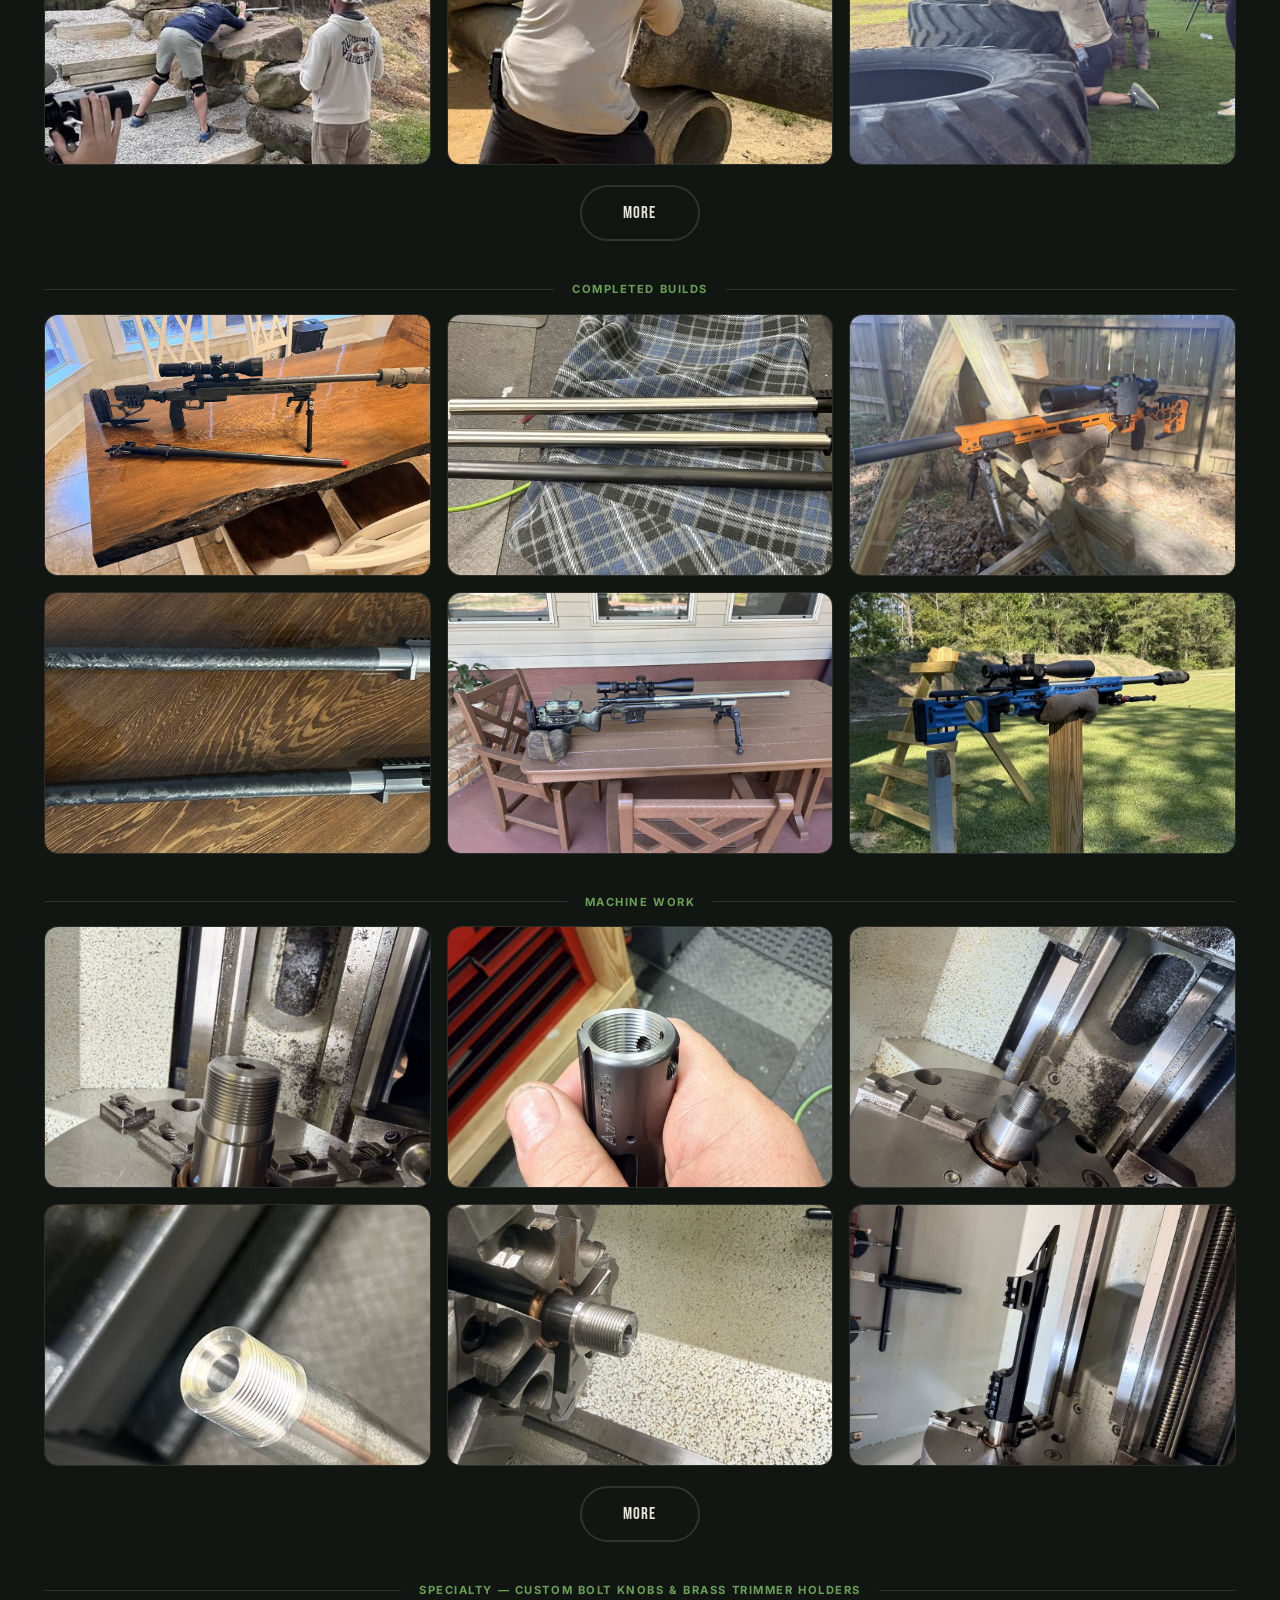
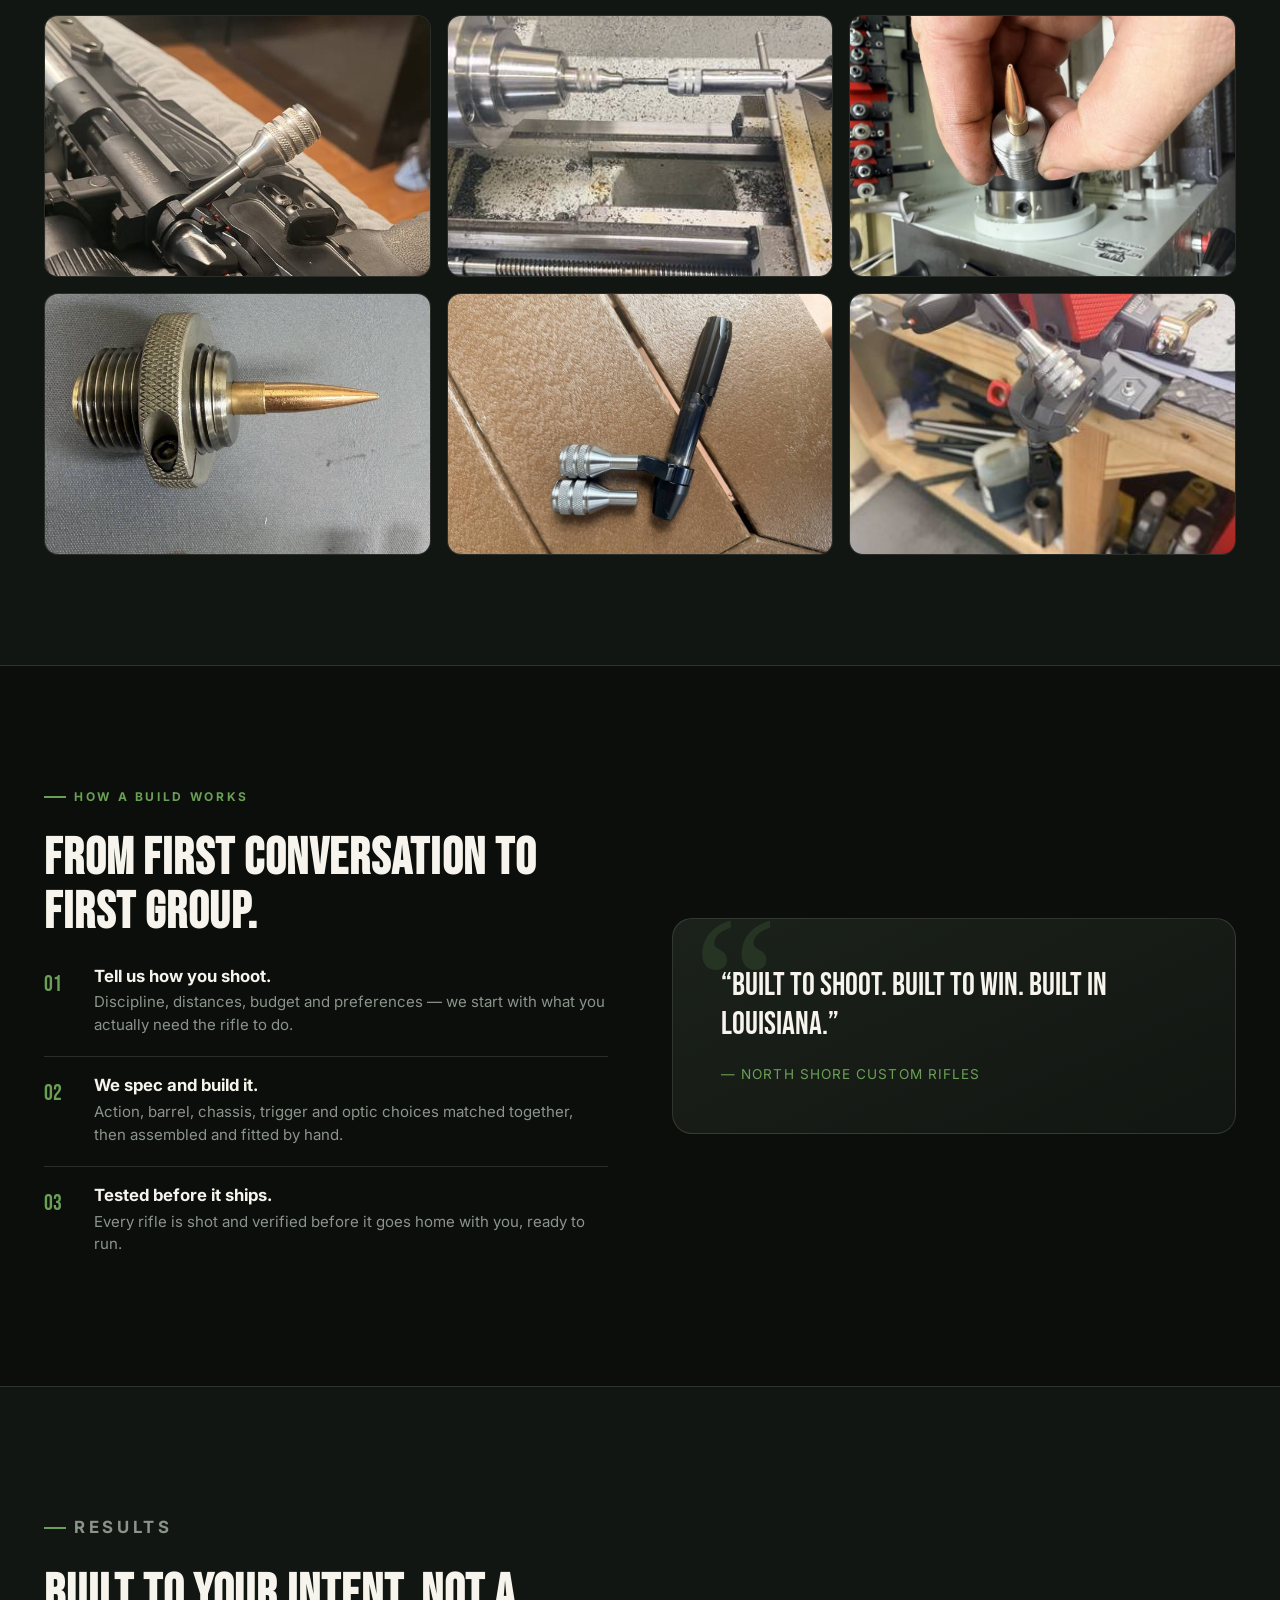
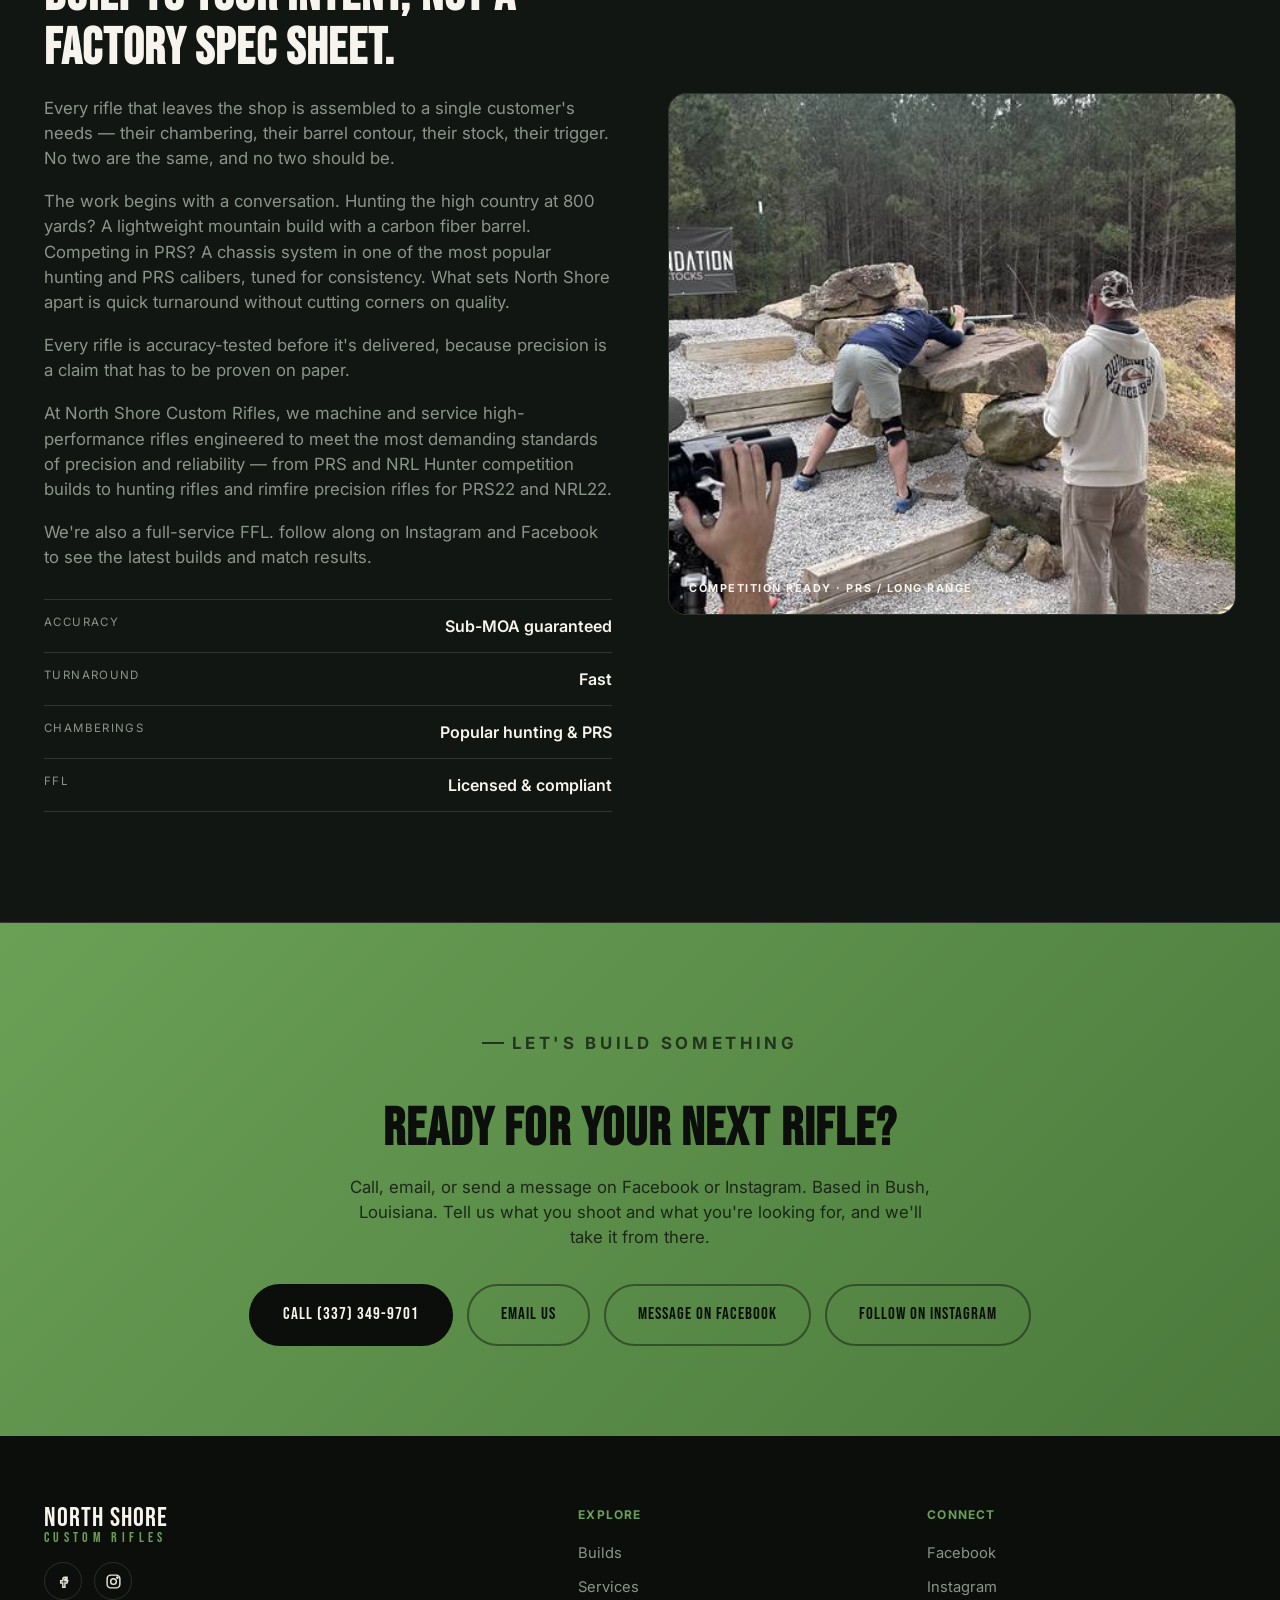
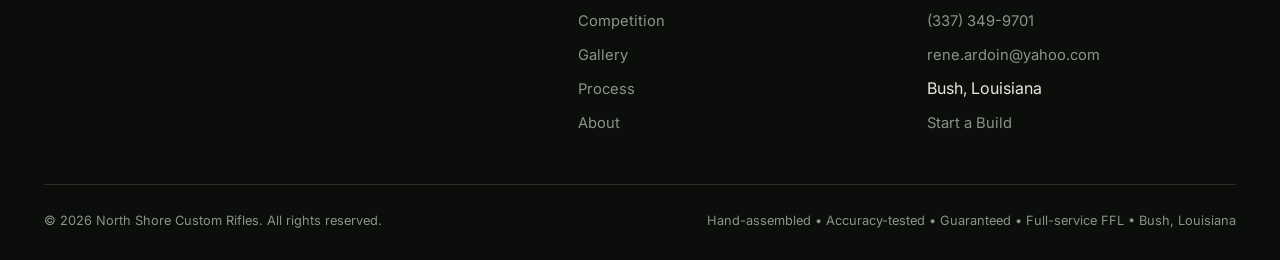
==== commit e941eb75: "Hide the barrel banner strip Co-Authored-By: Claude Sonnet 5 <noreply@anthropic.com>" ====
--- a/index.html
+++ b/index.html
@@ -263,7 +263,9 @@
     </div>
   </section>
 
+  <!-- Hidden: banner strip. Restore by removing this comment.
   <div class="barrel-strip"><img src="assets/images/site/range.jpg" alt="On the range" loading="lazy"><span>Every barrel. Every build. North Shore.</span></div>
+  -->
 
   <!-- GALLERY -->
   <section id="gallery" class="alt">
--- a/css/style.css
+++ b/css/style.css
@@ -843,3 +843,8 @@
 }
 
 .photo-grid[hidden], .gallery-cat[hidden] { display: none; }
+
+/* lightbox: fit inside the padded overlay on phones (94vw + padding overflowed) */
+.lightbox { padding: 16px; box-sizing: border-box; }
+.lightbox figure { width: 100%; max-width: 1400px; }
+.lightbox img { max-width: 100%; max-height: calc(100vh - 130px); max-height: calc(100dvh - 130px); }
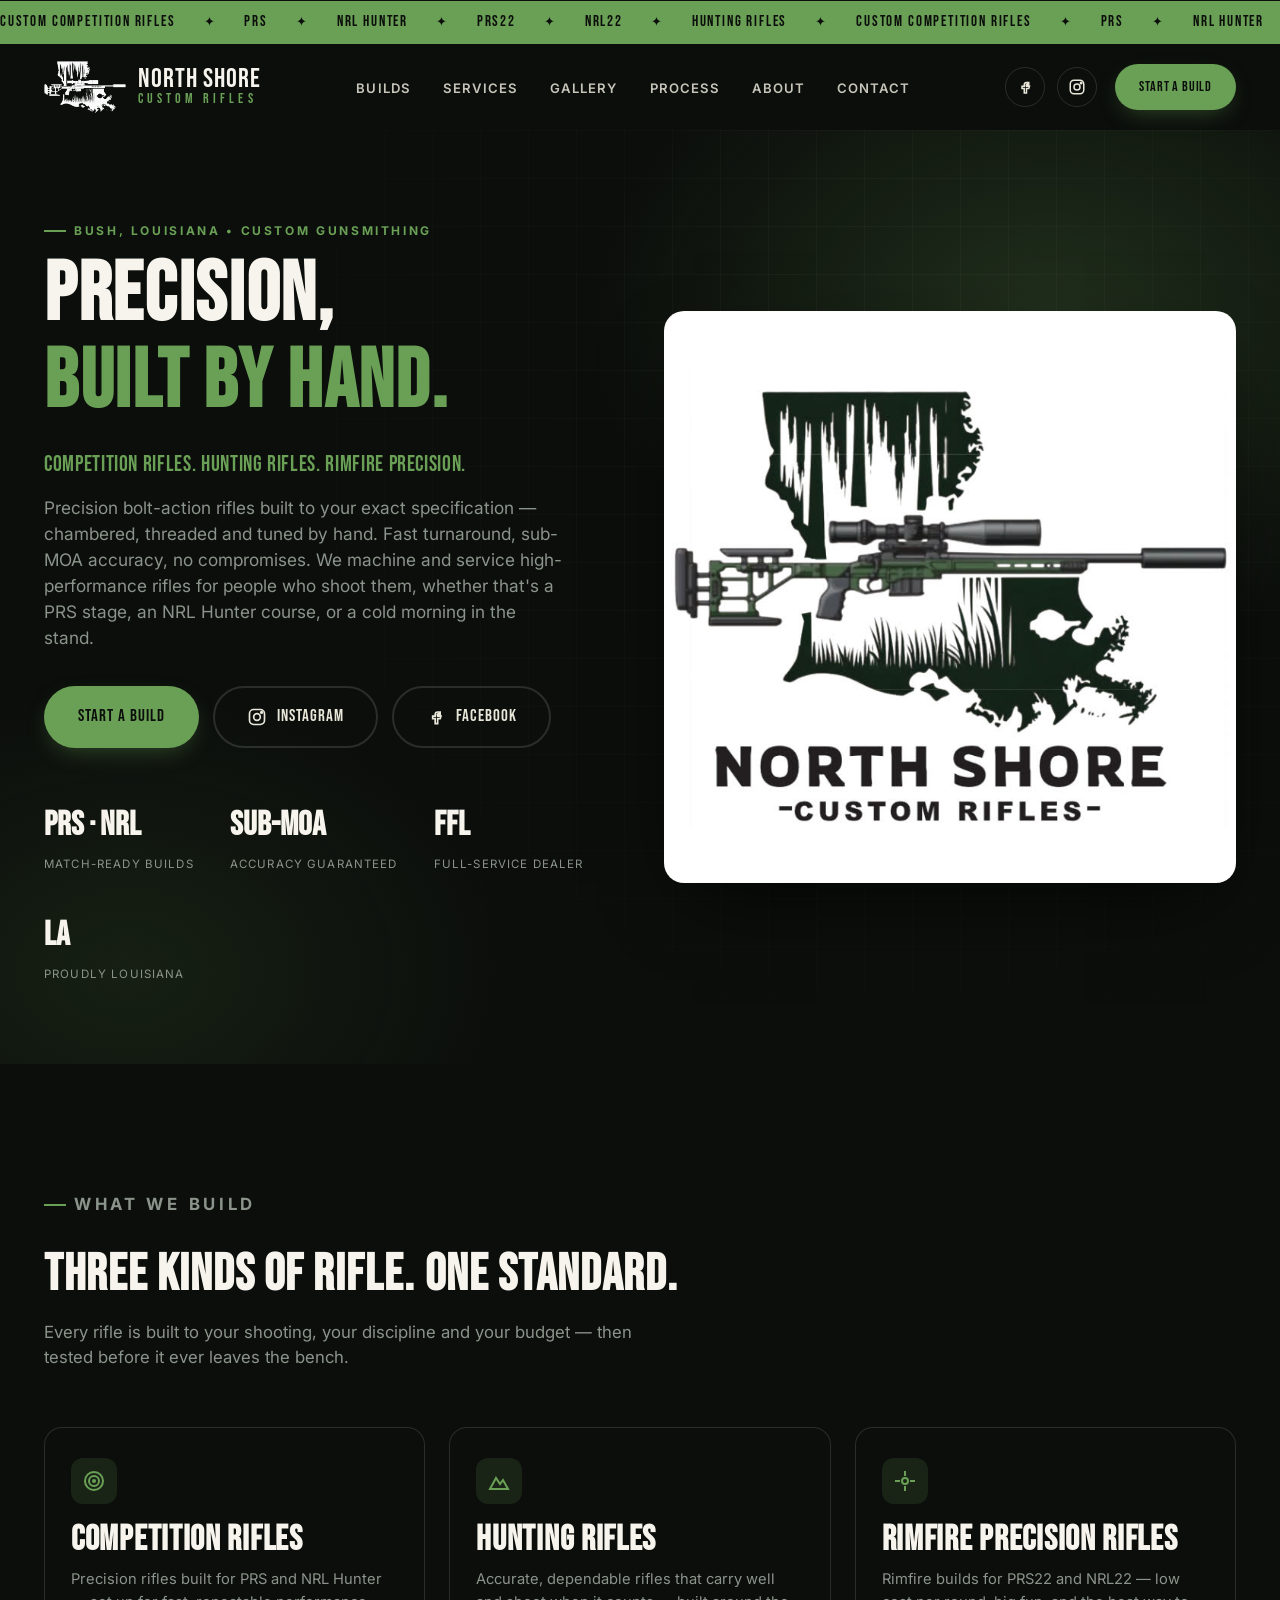
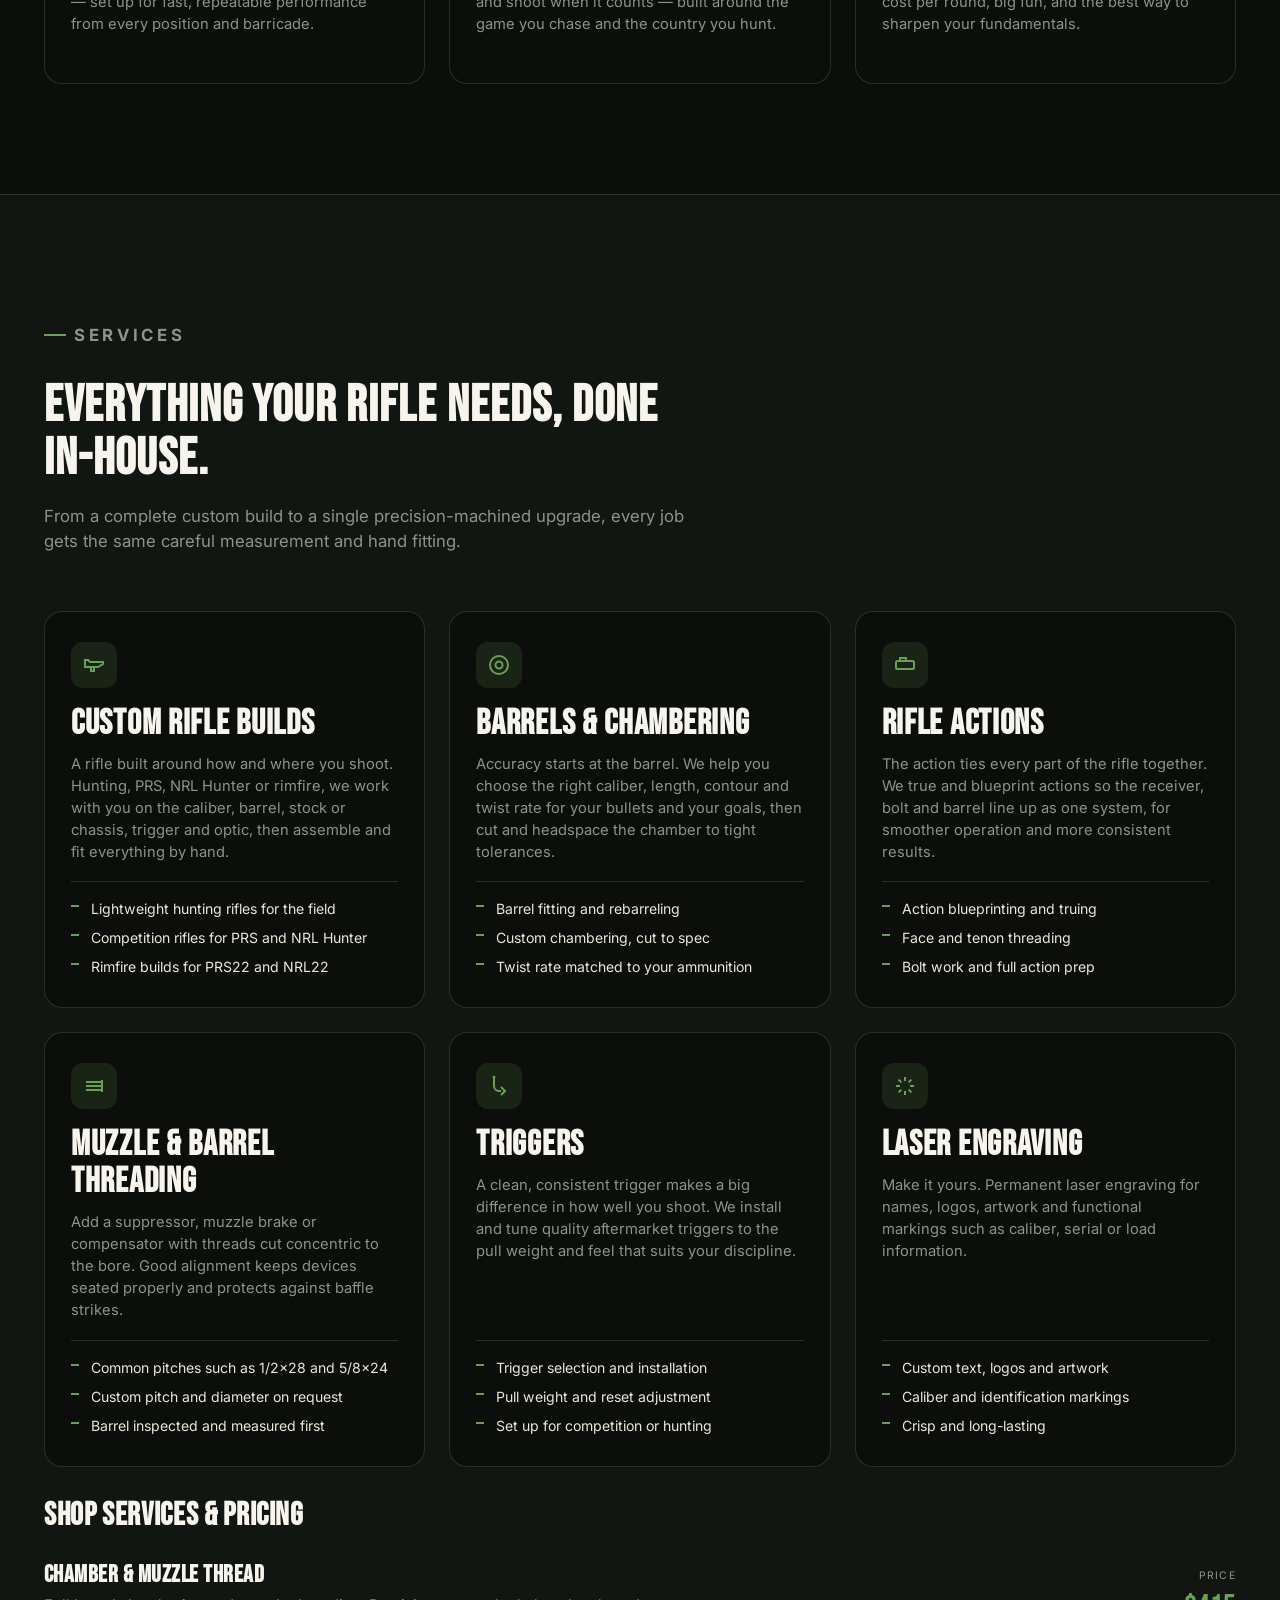
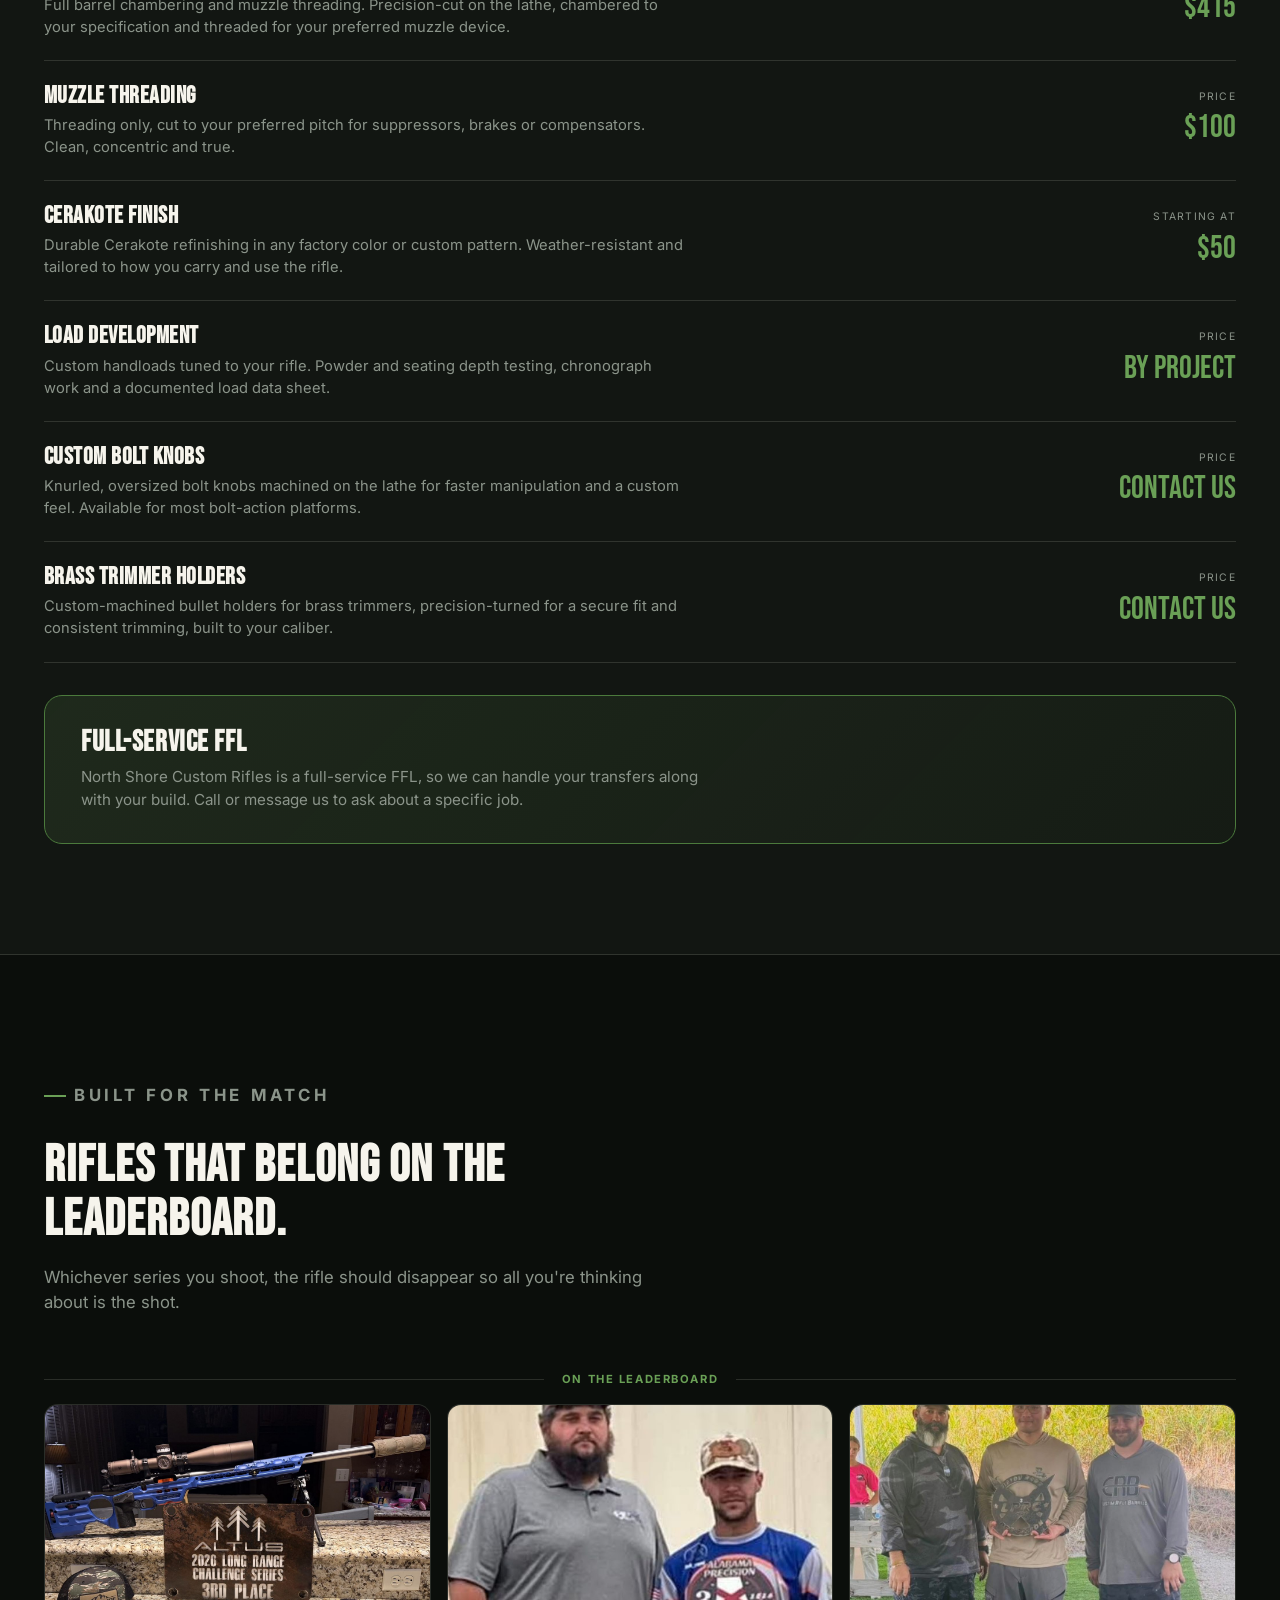
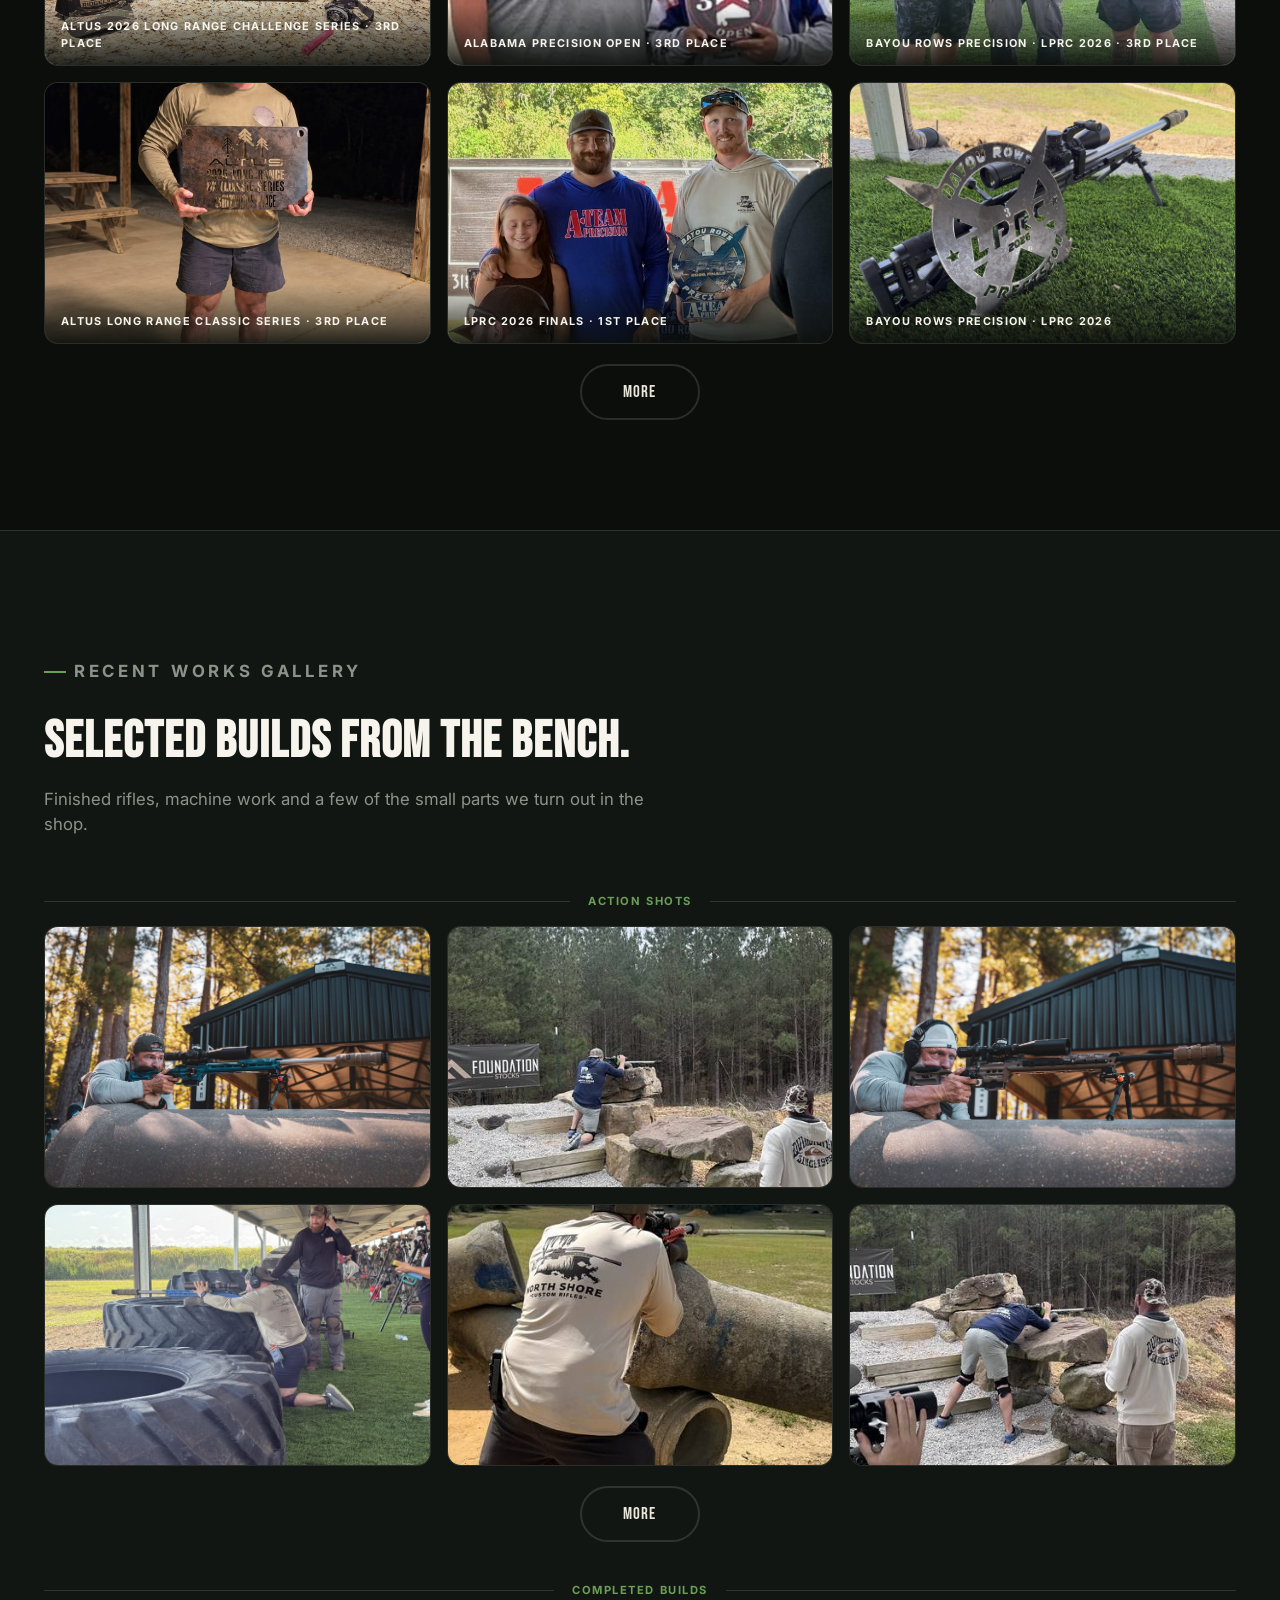
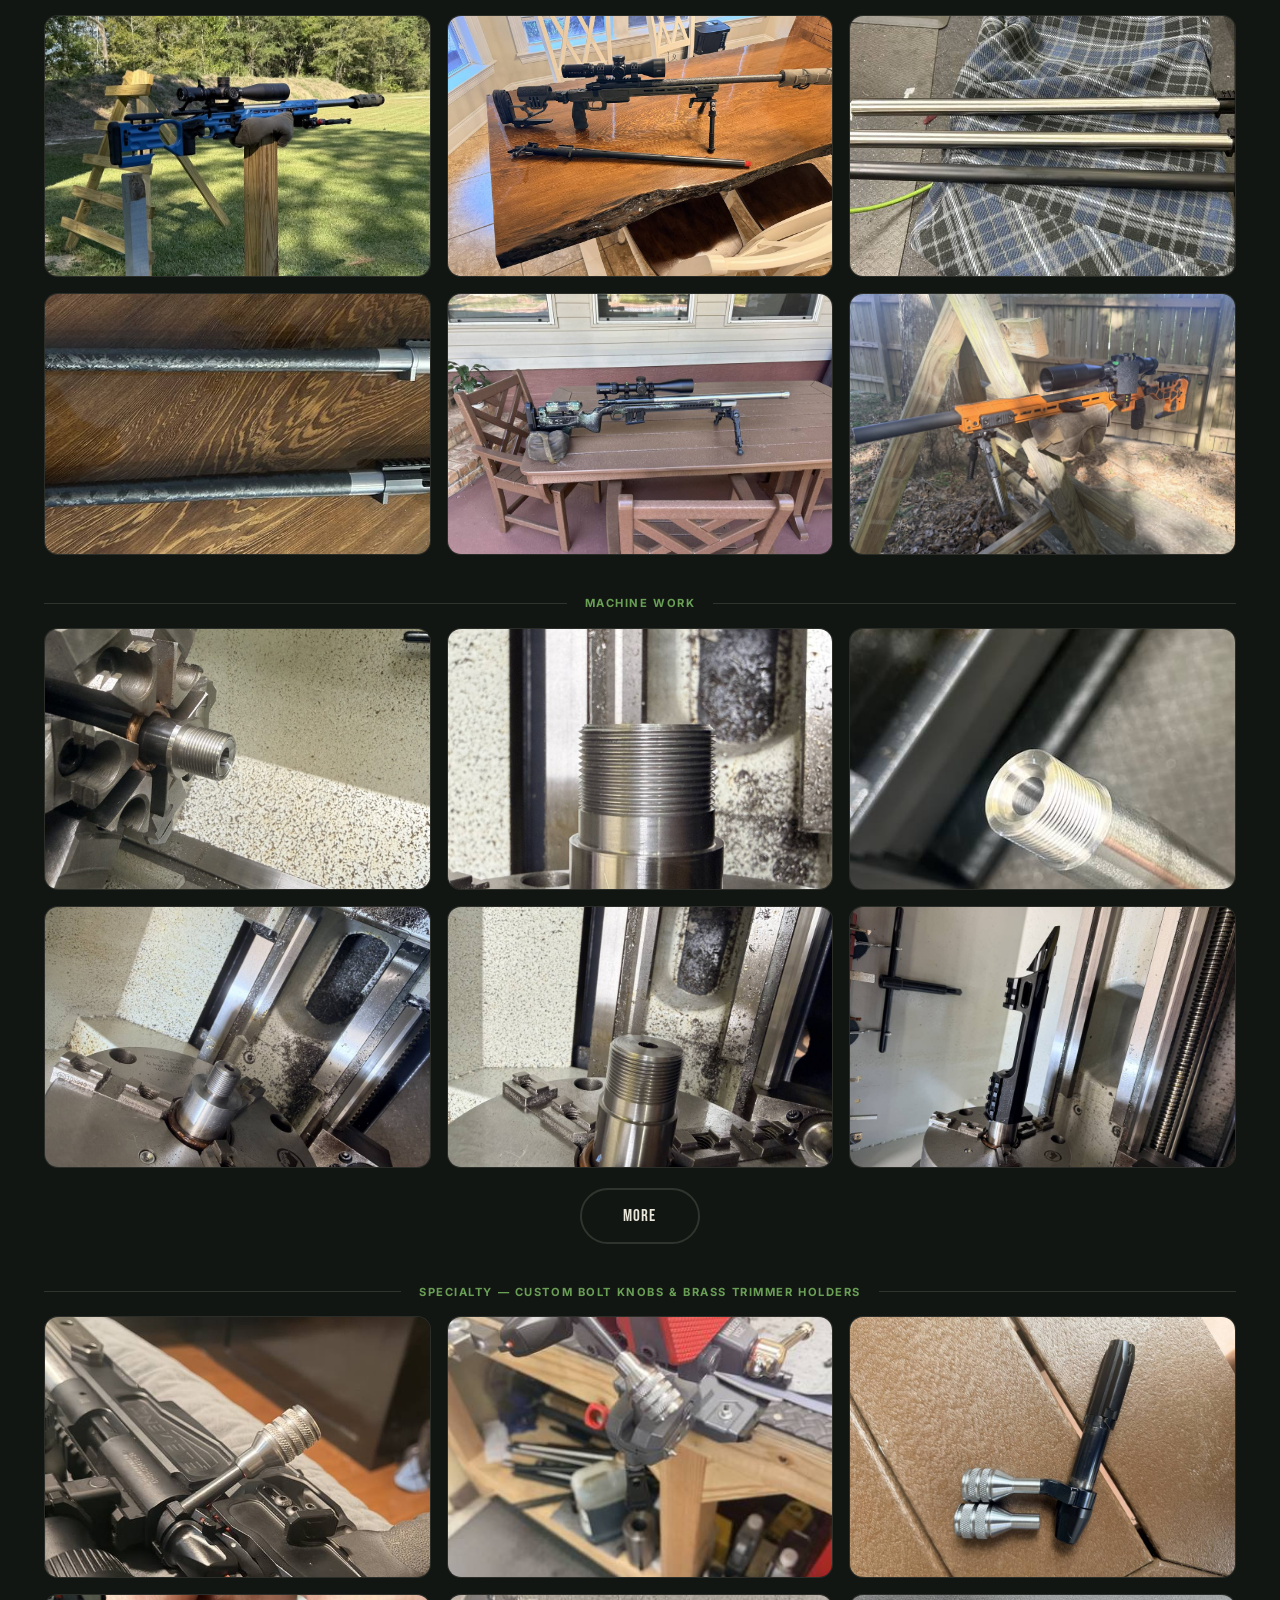
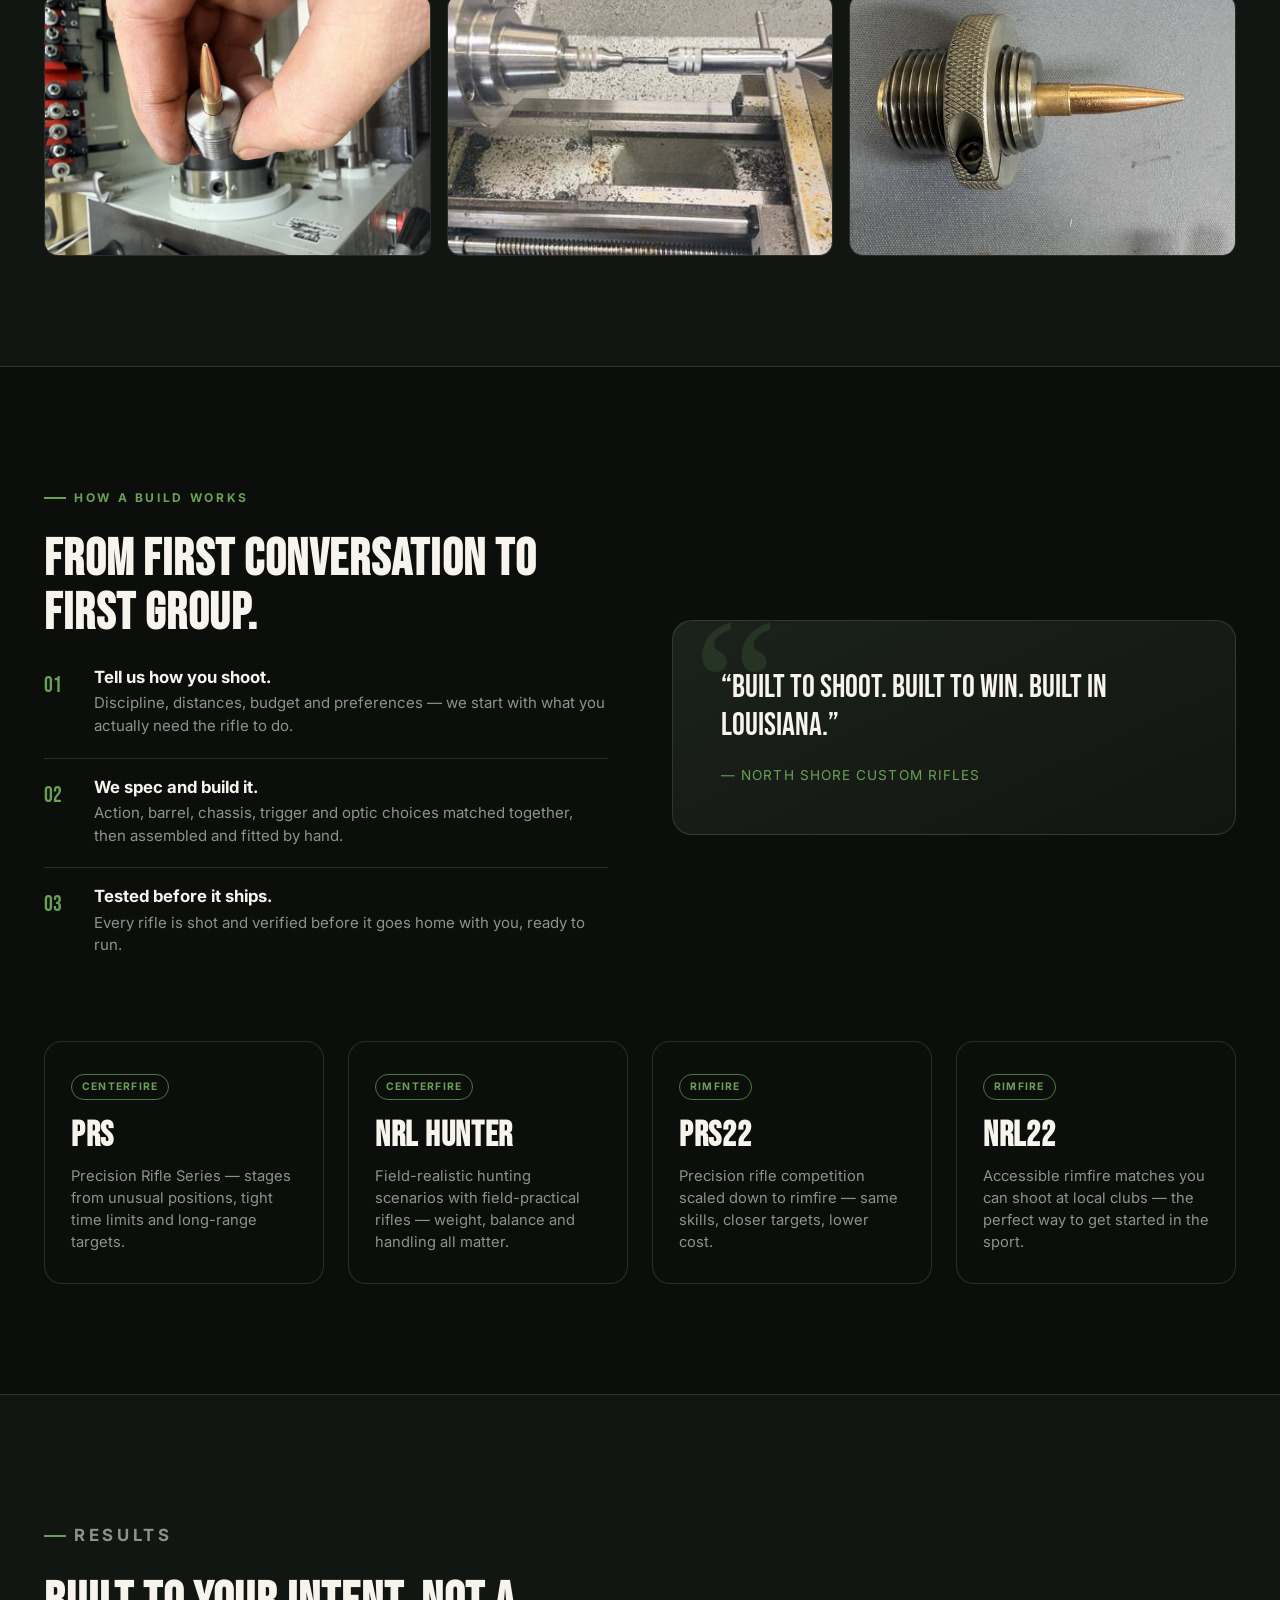
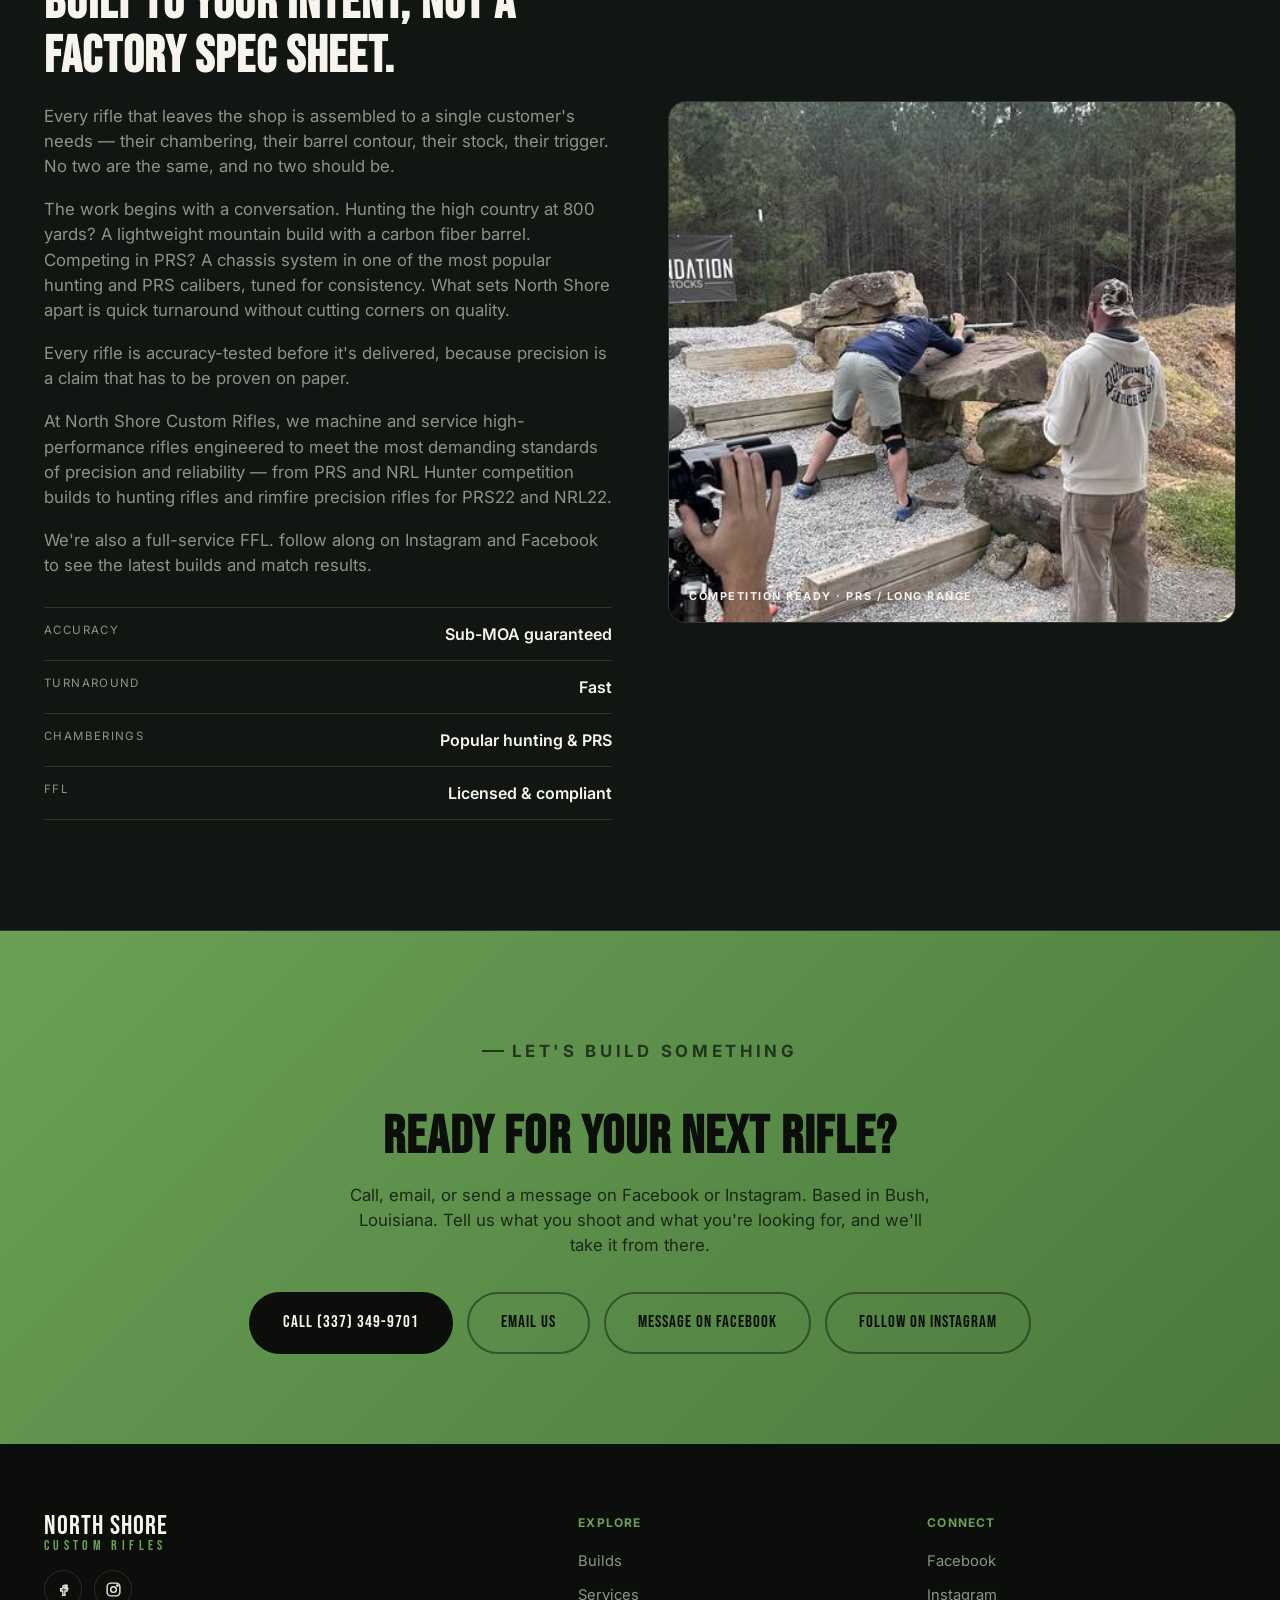
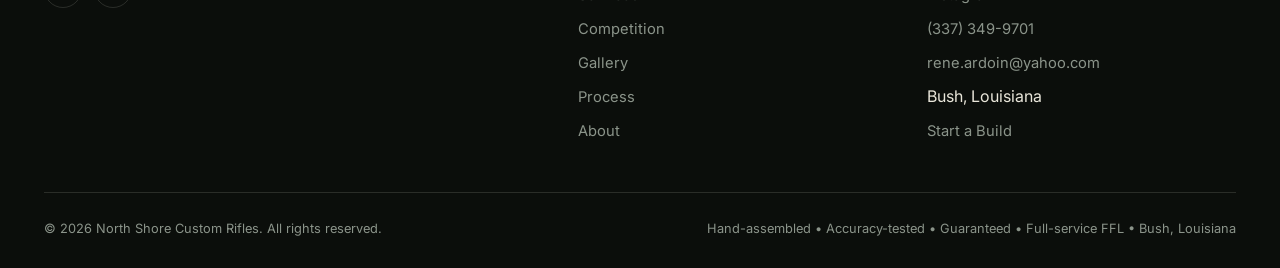
==== commit e3366a01: "Move match cards to the bottom of How a build works Co-Authored-By: Claude Sonnet 5 <noreply@anthrop" ====
--- a/index.html
+++ b/index.html
@@ -235,28 +235,6 @@
         <p>Whichever series you shoot, the rifle should disappear so all you're thinking about is the shot.</p>
       </div>
 
-      <div class="match-grid reveal">
-        <div class="match-card">
-          <span class="tag">Centerfire</span>
-          <h4>PRS</h4>
-          <p>Precision Rifle Series &mdash; stages from unusual positions, tight time limits and long-range targets.</p>
-        </div>
-        <div class="match-card">
-          <span class="tag">Centerfire</span>
-          <h4>NRL Hunter</h4>
-          <p>Field-realistic hunting scenarios with field-practical rifles &mdash; weight, balance and handling all matter.</p>
-        </div>
-        <div class="match-card">
-          <span class="tag">Rimfire</span>
-          <h4>PRS22</h4>
-          <p>Precision rifle competition scaled down to rimfire &mdash; same skills, closer targets, lower cost.</p>
-        </div>
-        <div class="match-card">
-          <span class="tag">Rimfire</span>
-          <h4>NRL22</h4>
-          <p>Accessible rimfire matches you can shoot at local clubs &mdash; the perfect way to get started in the sport.</p>
-        </div>
-      </div>
 
       <p class="gallery-cat leaderboard-cat reveal"><span>On the leaderboard</span></p>
       <div class="leaderboard-row photo-grid" data-gallery="leaderboard" data-alt="Competition photo"></div>
@@ -324,6 +302,29 @@
           <span>&mdash; North Shore Custom Rifles</span>
         </div>
       </div>
+
+      <div class="match-grid process-matches reveal">
+        <div class="match-card">
+          <span class="tag">Centerfire</span>
+          <h4>PRS</h4>
+          <p>Precision Rifle Series &mdash; stages from unusual positions, tight time limits and long-range targets.</p>
+        </div>
+        <div class="match-card">
+          <span class="tag">Centerfire</span>
+          <h4>NRL Hunter</h4>
+          <p>Field-realistic hunting scenarios with field-practical rifles &mdash; weight, balance and handling all matter.</p>
+        </div>
+        <div class="match-card">
+          <span class="tag">Rimfire</span>
+          <h4>PRS22</h4>
+          <p>Precision rifle competition scaled down to rimfire &mdash; same skills, closer targets, lower cost.</p>
+        </div>
+        <div class="match-card">
+          <span class="tag">Rimfire</span>
+          <h4>NRL22</h4>
+          <p>Accessible rimfire matches you can shoot at local clubs &mdash; the perfect way to get started in the sport.</p>
+        </div>
+      </div>
     </div>
   </section>
 
--- a/css/style.css
+++ b/css/style.css
@@ -848,3 +848,6 @@
 .lightbox { padding: 16px; box-sizing: border-box; }
 .lightbox figure { width: 100%; max-width: 1400px; }
 .lightbox img { max-width: 100%; max-height: calc(100vh - 130px); max-height: calc(100dvh - 130px); }
+
+/* match cards moved under "How a build works" */
+.process-matches { margin-top: 64px; }
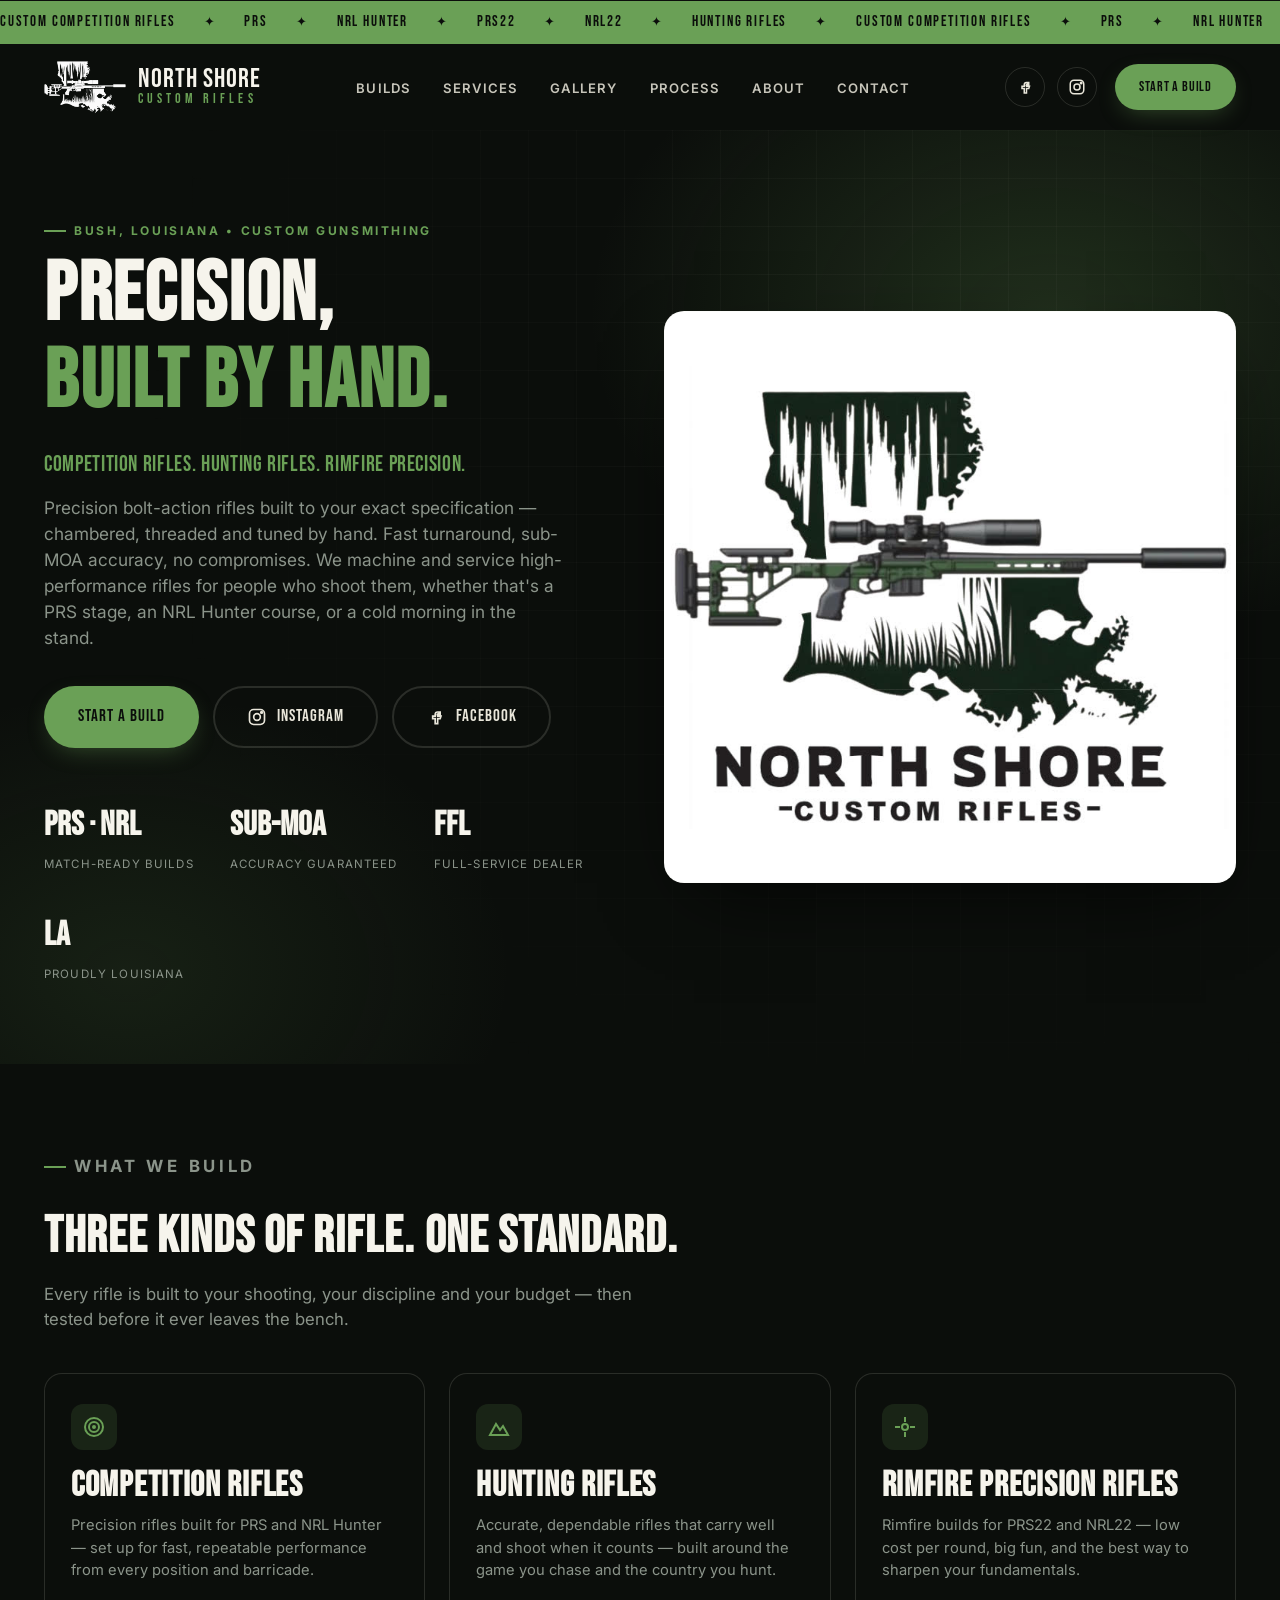
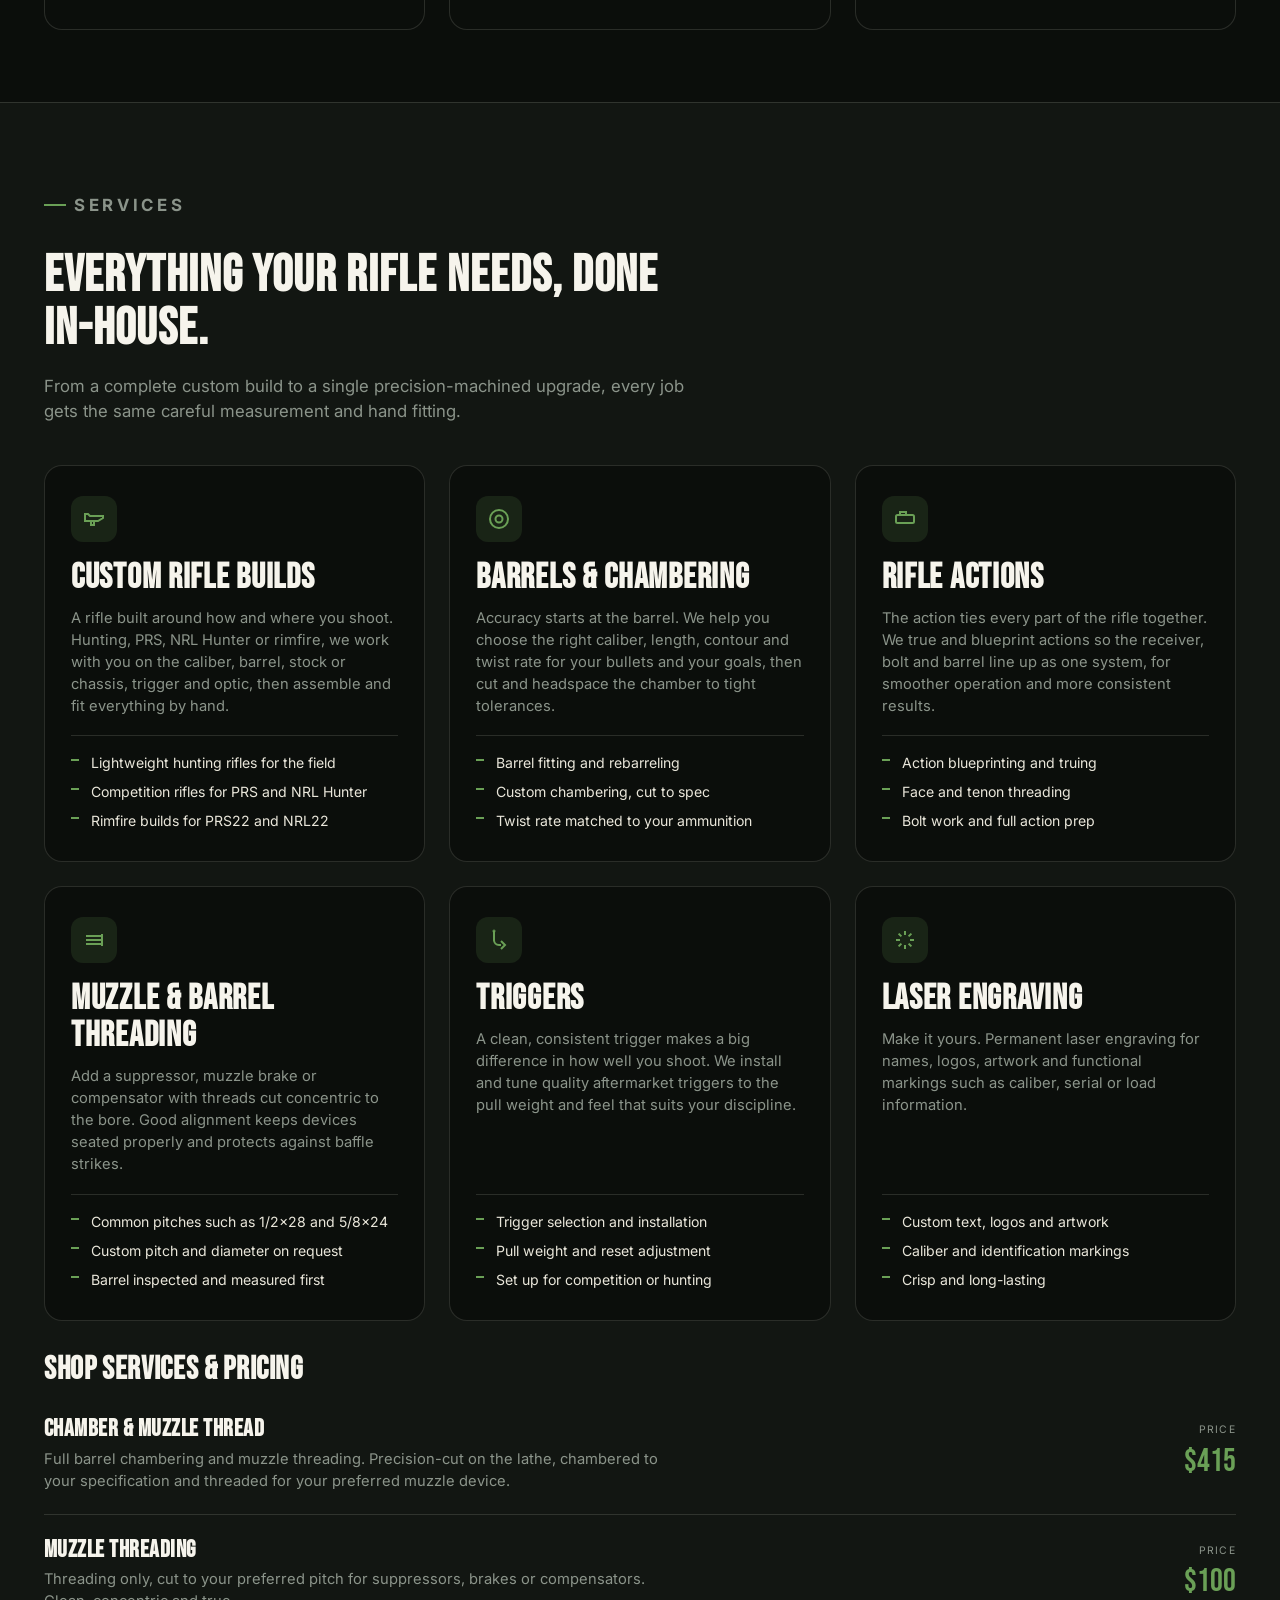
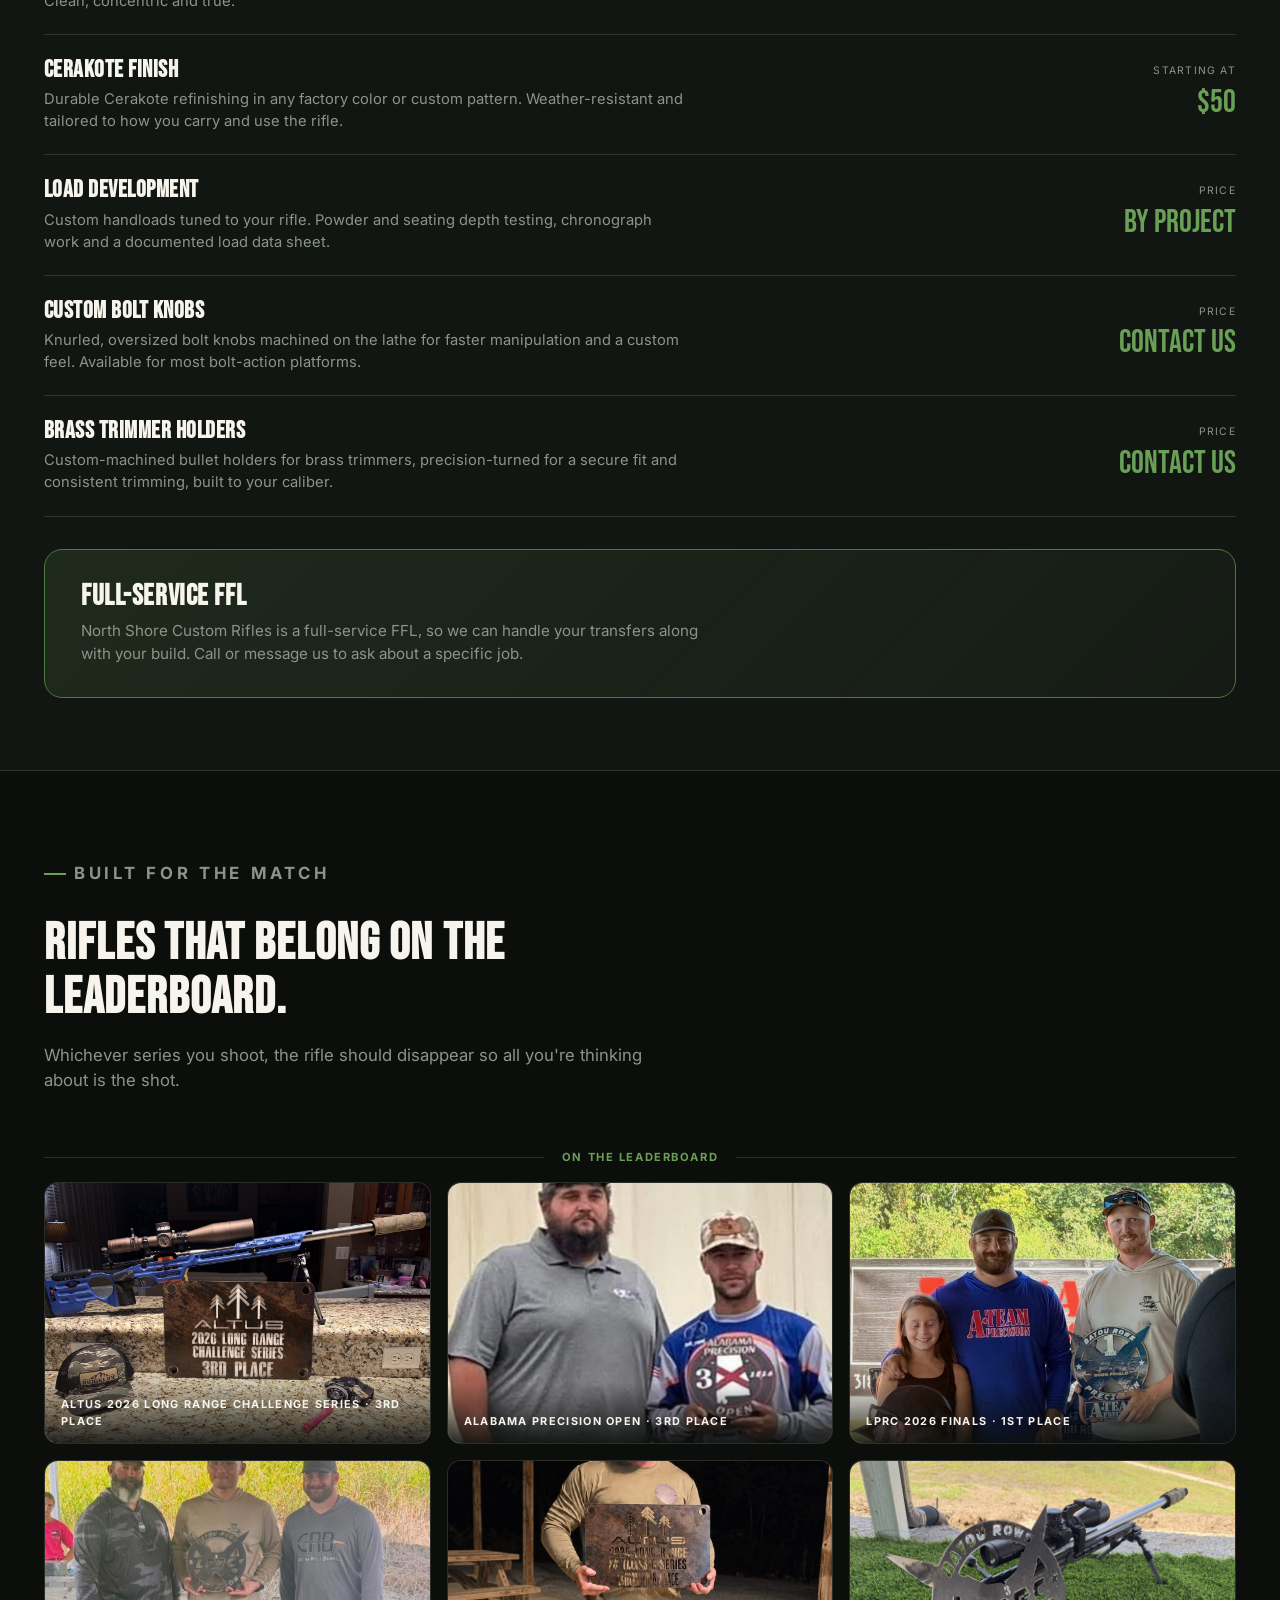
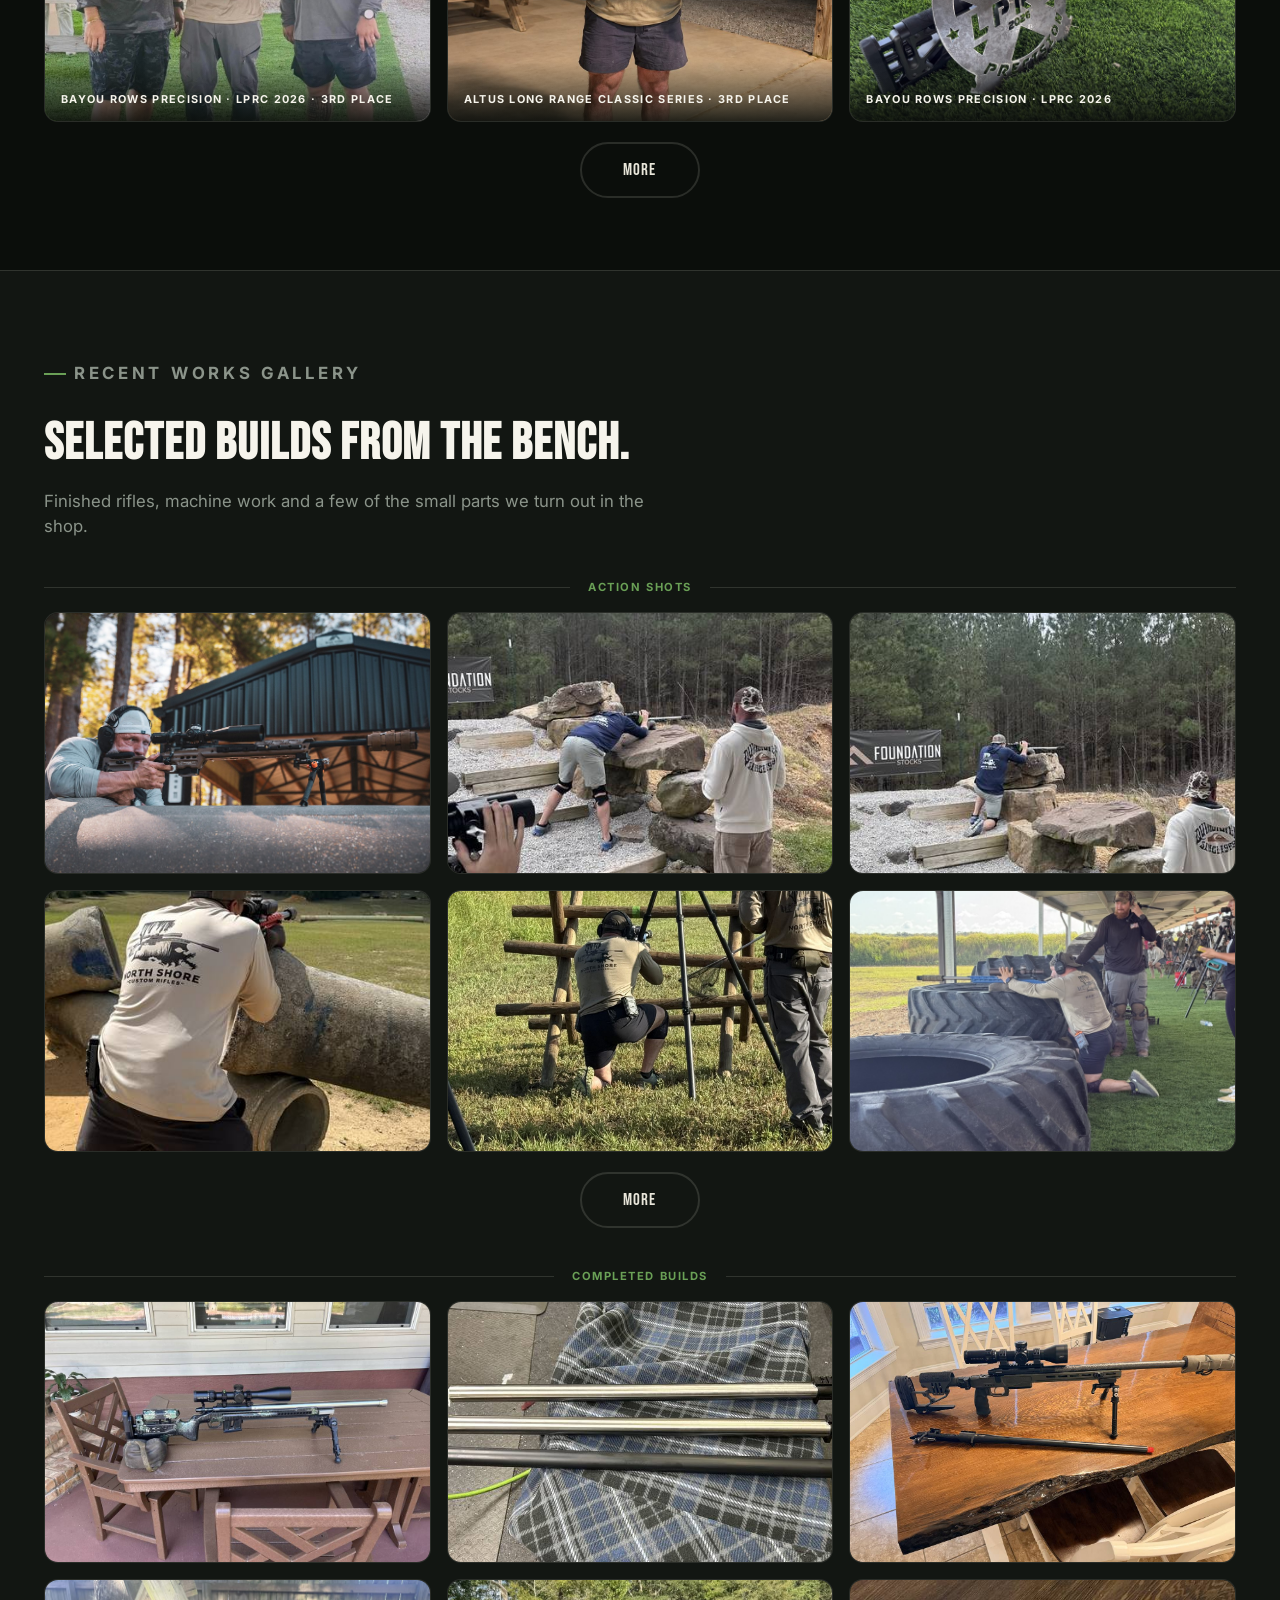
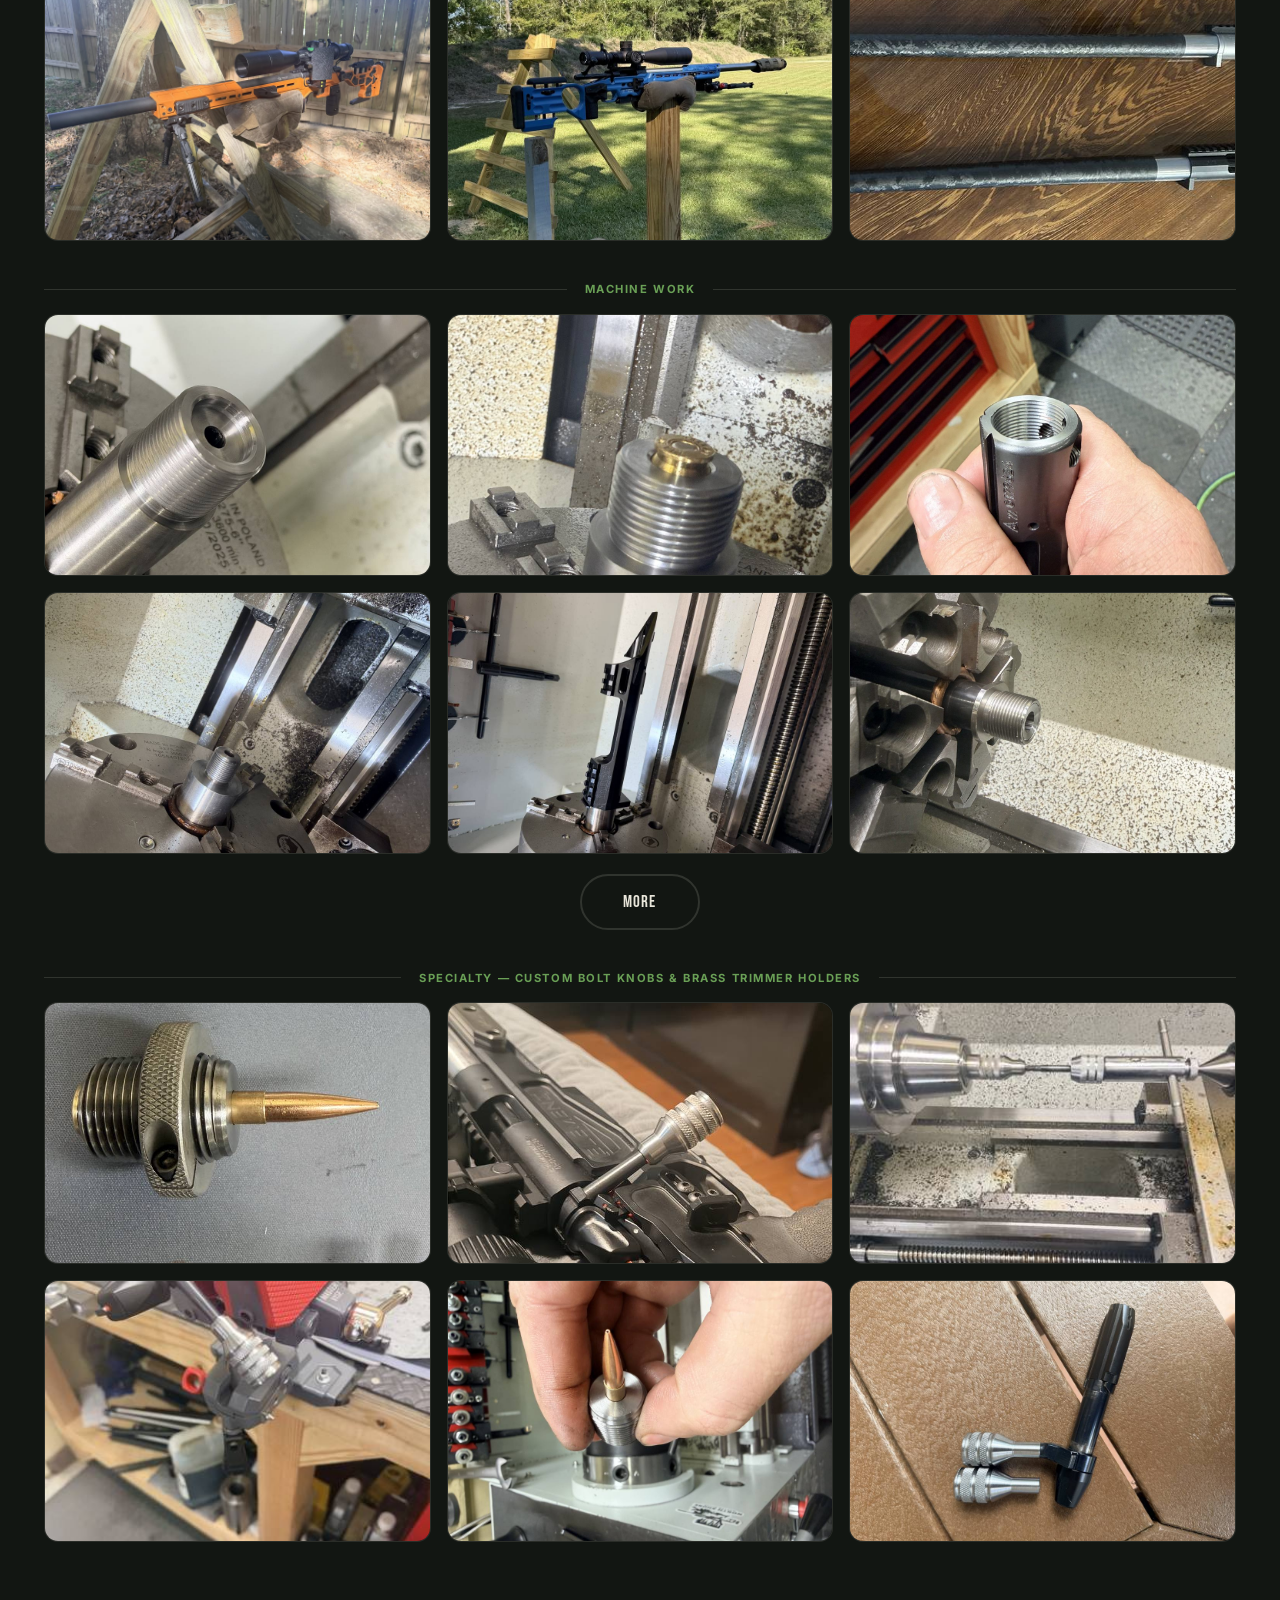
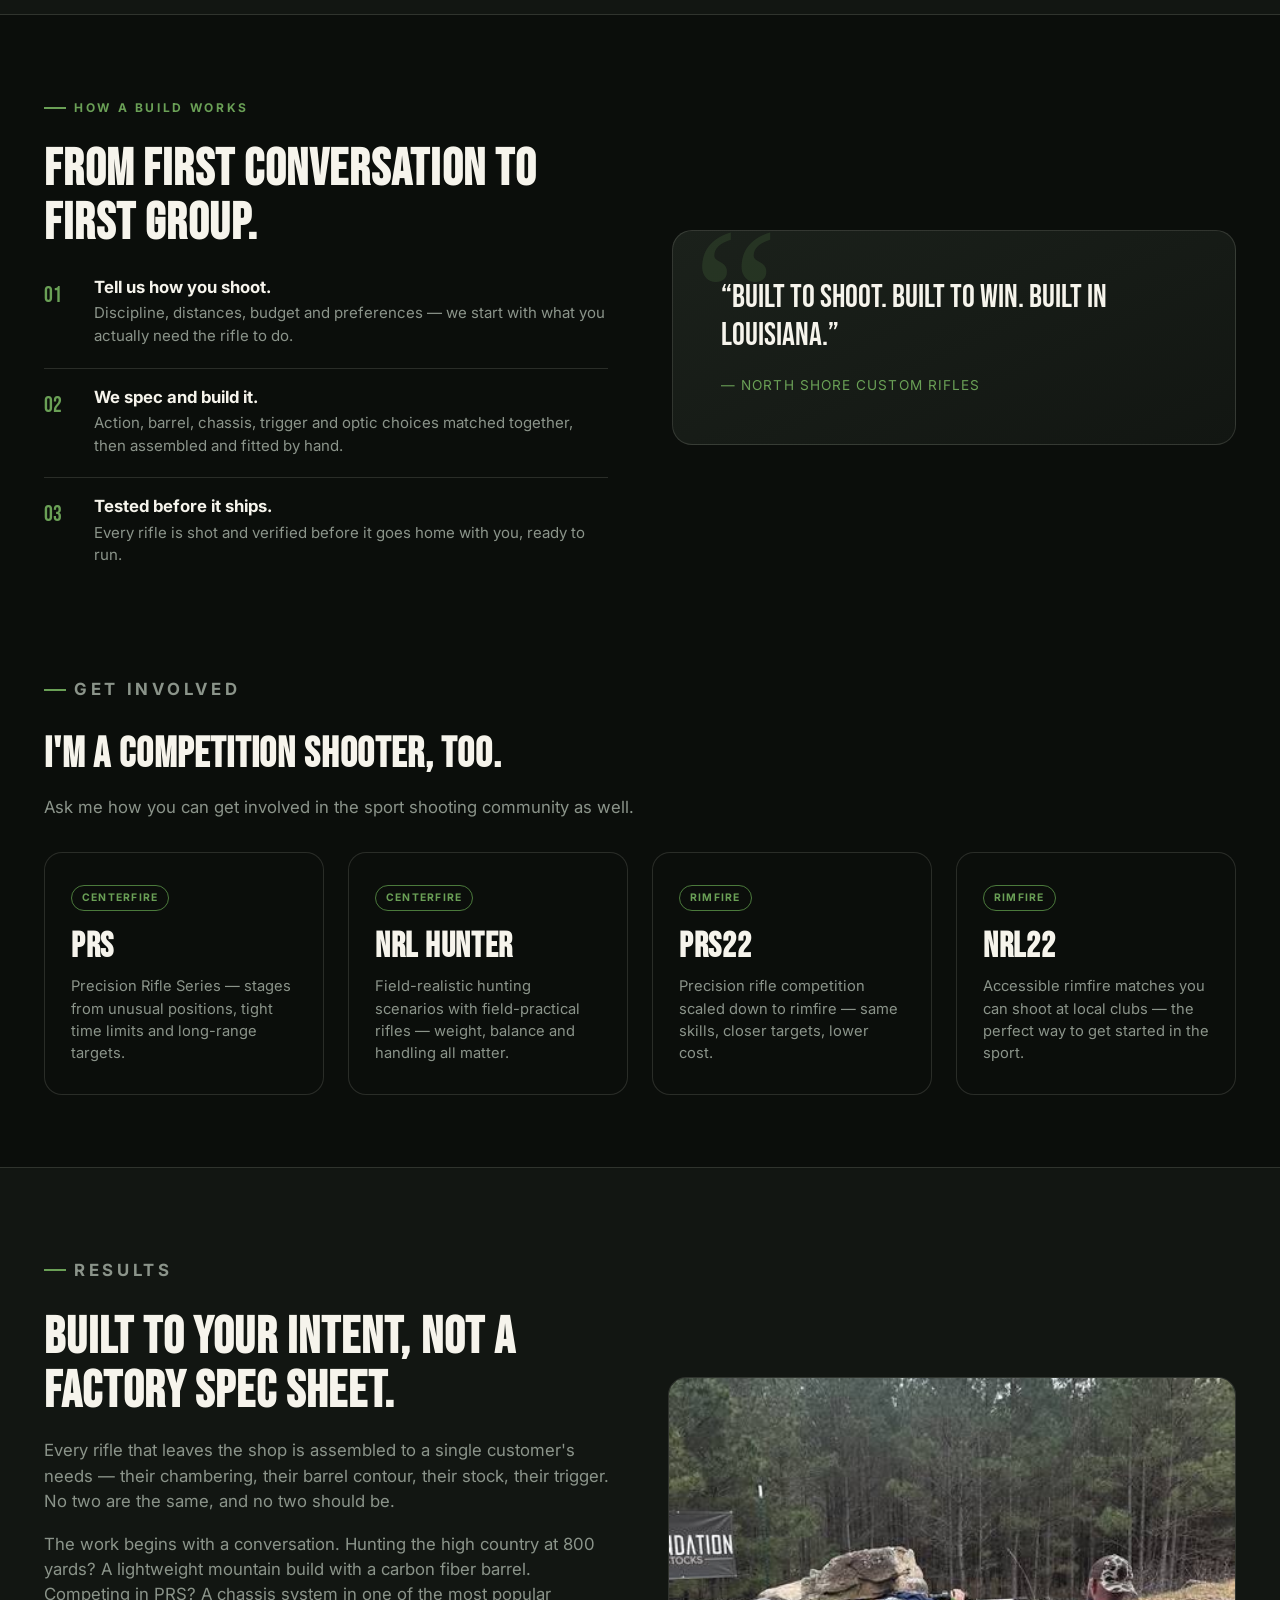
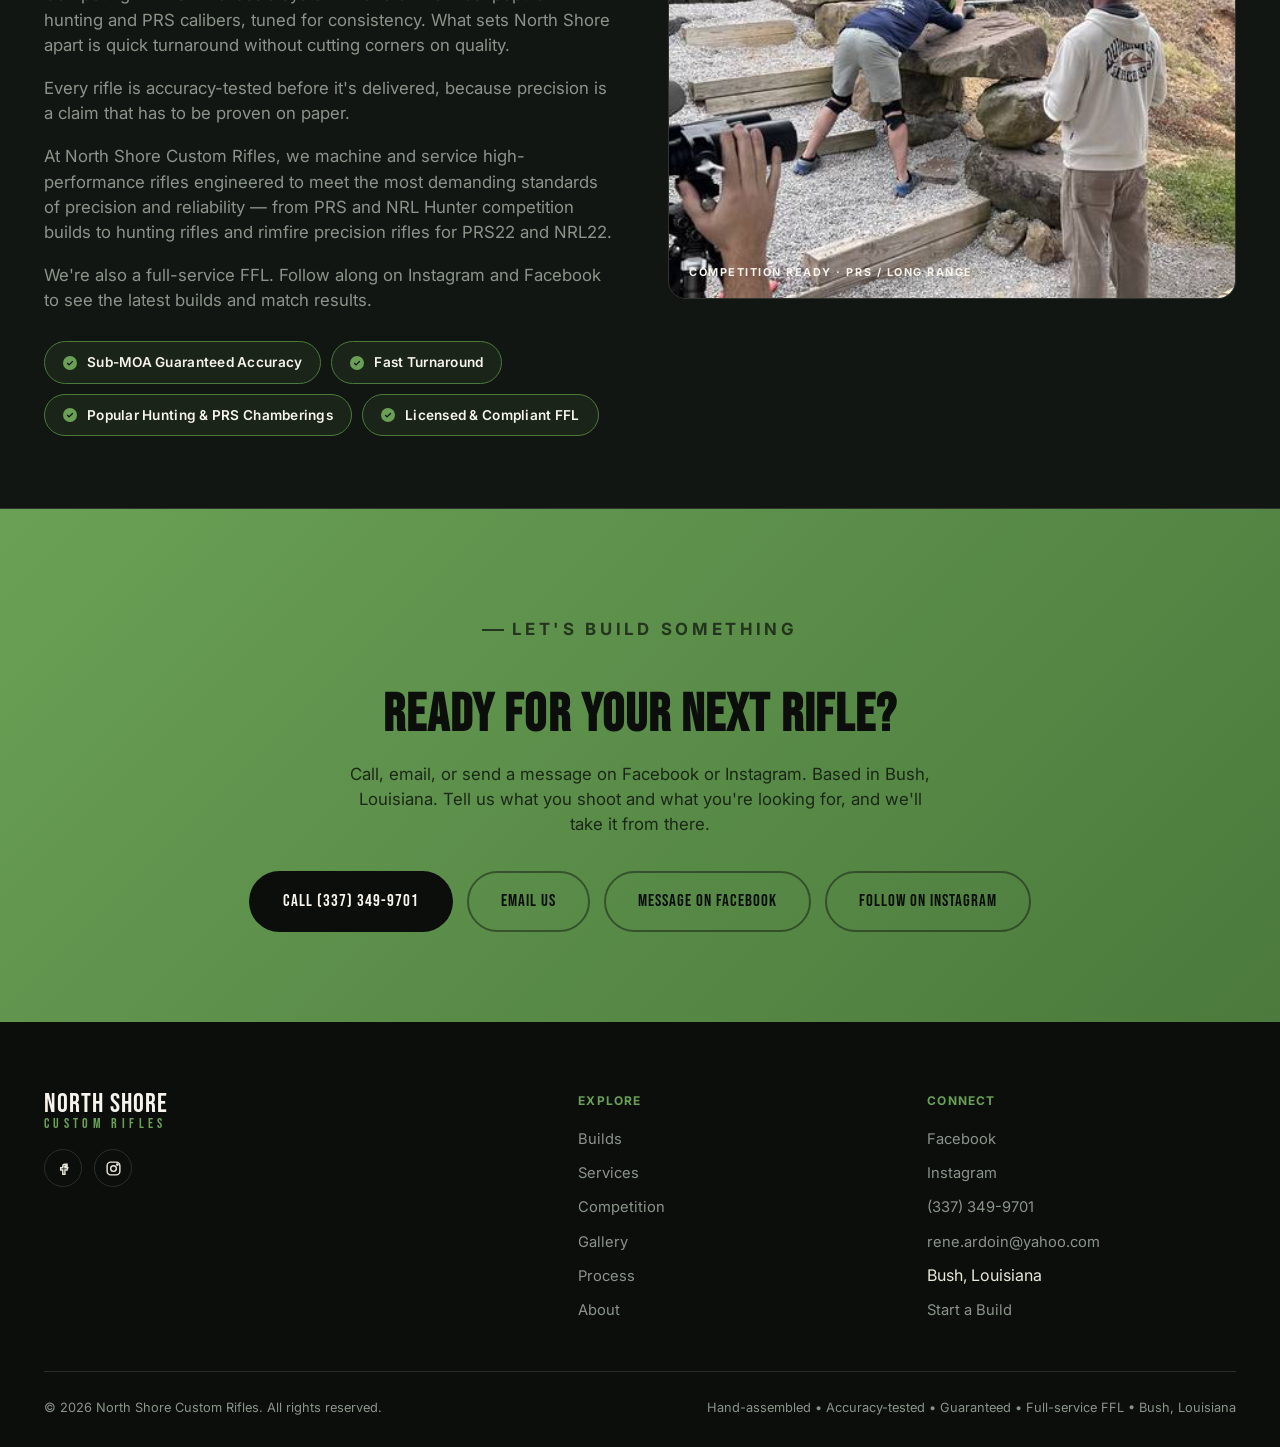
==== commit de385a15: "Tighten section spacing, add Get involved header, pill-style spec list - Reduce section padding and " ====
--- a/index.html
+++ b/index.html
@@ -303,6 +303,12 @@
         </div>
       </div>
 
+      <div class="section-head process-matches-head reveal">
+        <p class="eyebrow">Get involved</p>
+        <h2>I'm a competition shooter, too.</h2>
+        <p>Ask me how you can get involved in the sport shooting community as well.</p>
+      </div>
+
       <div class="match-grid process-matches reveal">
         <div class="match-card">
           <span class="tag">Centerfire</span>
@@ -339,12 +345,12 @@
         <p>The work begins with a conversation. Hunting the high country at 800 yards? A lightweight mountain build with a carbon fiber barrel. Competing in PRS? A chassis system in one of the most popular hunting and PRS calibers, tuned for consistency. What sets North Shore apart is quick turnaround without cutting corners on quality.</p>
         <p>Every rifle is accuracy-tested before it's delivered, because precision is a claim that has to be proven on paper.</p>
         <p>At North Shore Custom Rifles, we machine and service high-performance rifles engineered to meet the most demanding standards of precision and reliability &mdash; from PRS and NRL Hunter competition builds to hunting rifles and rimfire precision rifles for PRS22 and NRL22.</p>
-        <p>We're also a full-service FFL. follow along on Instagram and Facebook to see the latest builds and match results.</p>
+        <p>We're also a full-service FFL. Follow along on Instagram and Facebook to see the latest builds and match results.</p>
         <ul class="spec-list">
-          <li><span>Accuracy</span><strong>Sub-MOA guaranteed</strong></li>
-          <li><span>Turnaround</span><strong>Fast</strong></li>
-          <li><span>Chamberings</span><strong>Popular hunting &amp; PRS</strong></li>
-          <li><span>FFL</span><strong>Licensed &amp; compliant</strong></li>
+          <li><strong>Sub-MOA Guaranteed Accuracy</strong></li>
+          <li><strong>Fast Turnaround</strong></li>
+          <li><strong>Popular Hunting &amp; PRS Chamberings</strong></li>
+          <li><strong>Licensed &amp; Compliant FFL</strong></li>
         </ul>
       </div>
       <figure class="about-photo reveal"><img src="assets/images/site/prs-stage.jpg" alt="Shooting a PRS stage" loading="lazy"><figcaption>Competition ready &middot; PRS / long range</figcaption></figure>
--- a/css/style.css
+++ b/css/style.css
@@ -23,7 +23,7 @@
 
 * { box-sizing: border-box; }
 
-section, #top { scroll-margin-top: 90px; }
+section, #top { scroll-margin-top: 0; }
 
 html { scroll-behavior: smooth; }
 
@@ -329,7 +329,7 @@
 }
 
 /* ---------- section shell ---------- */
-section { position: relative; padding: 110px 0; }
+section { position: relative; padding: 72px 0; }
 section.alt {
   background: var(--near-black);
   border-top: 1px solid var(--line);
@@ -337,7 +337,7 @@
 }
 .section-head {
   max-width: 640px;
-  margin-bottom: 56px;
+  margin-bottom: 40px;
 }
 .section-head h2 {
   font-size: clamp(2.2rem, 4.5vw, 3.2rem);
@@ -576,7 +576,7 @@
   .match-grid { grid-template-columns: 1fr; }
   .footer-top { grid-template-columns: 1fr; }
   .tagline-card { padding: 36px 28px; }
-  section { padding: 76px 0; }
+  section { padding: 56px 0; }
 }
 
 /* build tiles share the match-card look */
@@ -851,3 +851,24 @@
 
 /* match cards moved under "How a build works" */
 .process-matches { margin-top: 64px; }
+
+/* spec list: single phrase per row */
+.spec-list li { justify-content: flex-start; }
+.spec-list strong { text-align: left; }
+
+.process-matches-head { margin-top: 72px; margin-bottom: 32px; }
+.process-matches-head h2 { font-size: clamp(1.8rem, 3.6vw, 2.6rem); }
+.process-matches { margin-top: 0; }
+
+/* spec list as pills */
+.spec-list { display: flex; flex-wrap: wrap; gap: 10px; border-top: 0; padding: 0; margin-top: 28px; }
+.spec-list li {
+  display: inline-flex; align-items: center; gap: 10px;
+  padding: 10px 18px; border: 1px solid var(--accent-dark); border-radius: 999px;
+  background: rgba(106, 160, 86, 0.10);
+}
+.spec-list li::before {
+  content: ""; flex: none; width: 14px; height: 14px; border-radius: 50%;
+  background: var(--accent) url("data:image/svg+xml,%3Csvg xmlns='http://www.w3.org/2000/svg' viewBox='0 0 16 16'%3E%3Cpath d='M4 8.5l2.5 2.5L12 5.5' fill='none' stroke='%230b0e0b' stroke-width='2' stroke-linecap='round' stroke-linejoin='round'/%3E%3C/svg%3E") center / 10px no-repeat;
+}
+.spec-list strong { font-size: 0.85rem; letter-spacing: 0.02em; color: var(--white); }
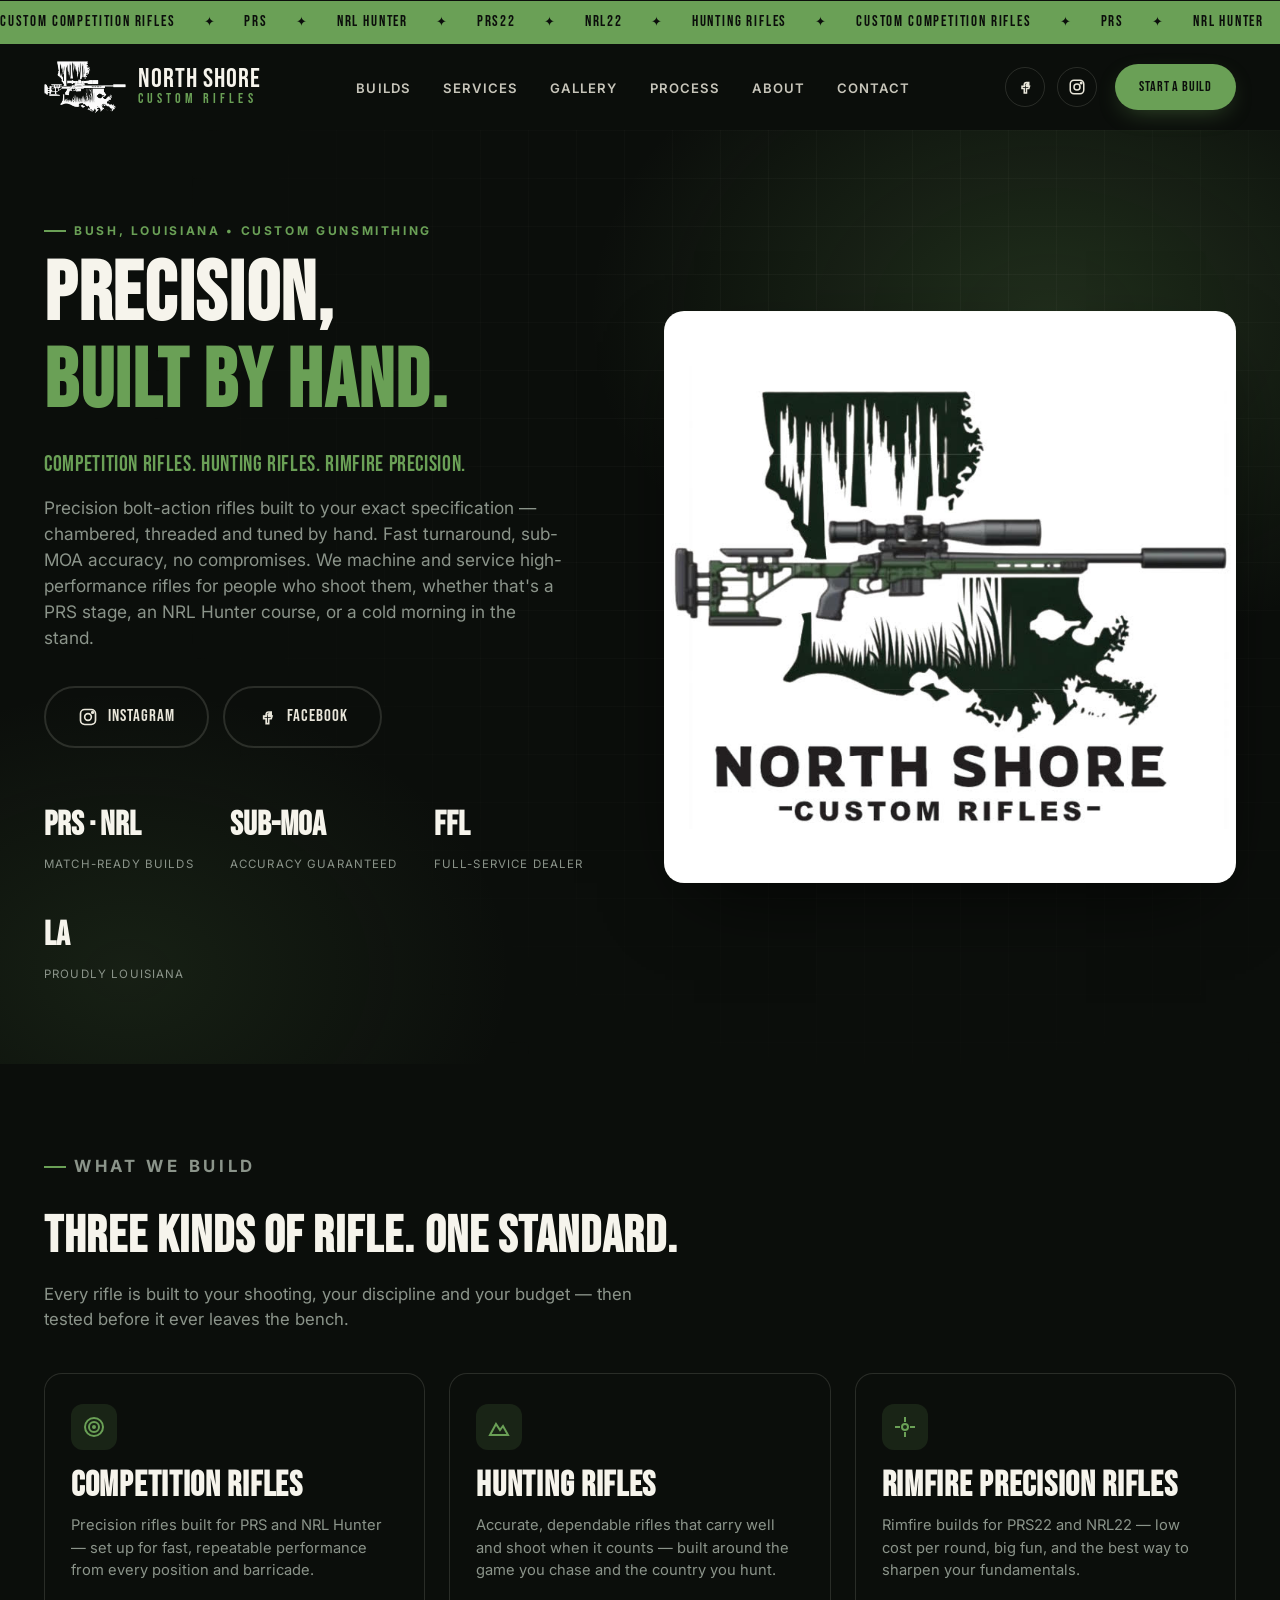
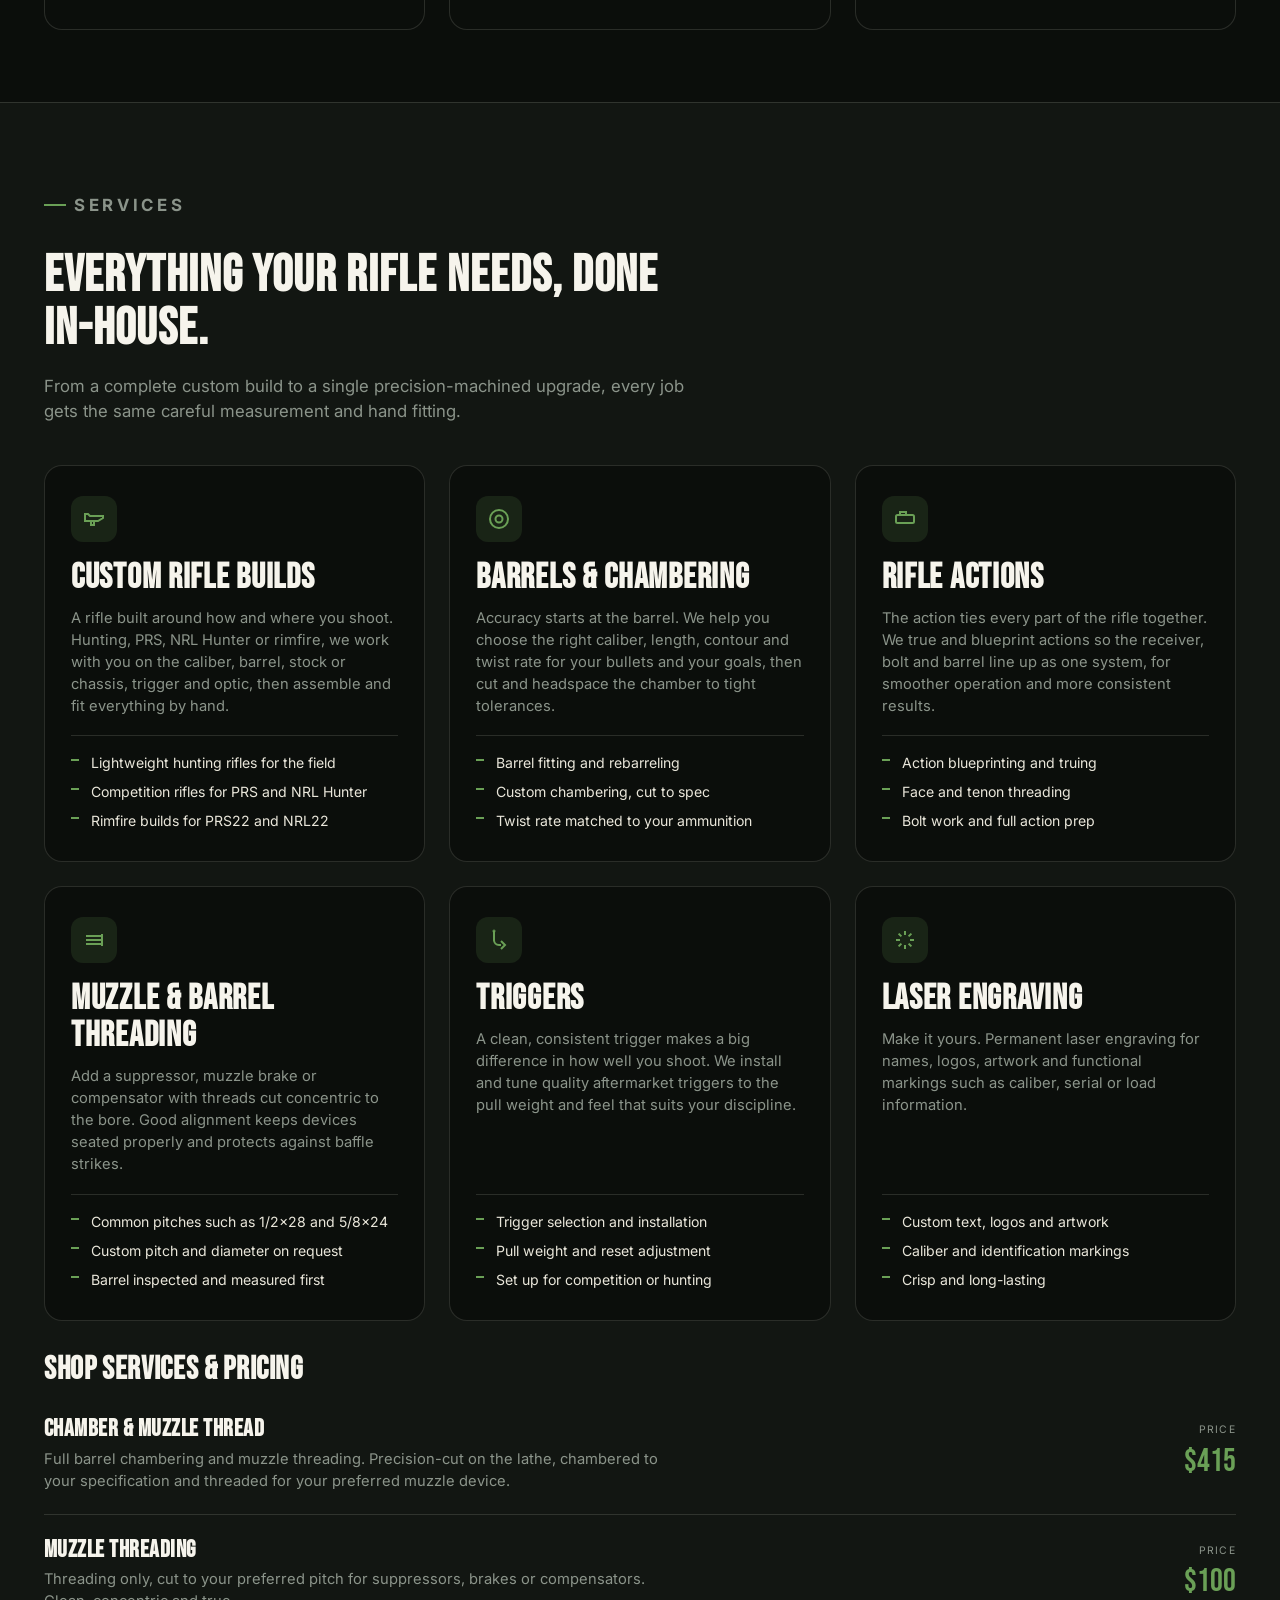
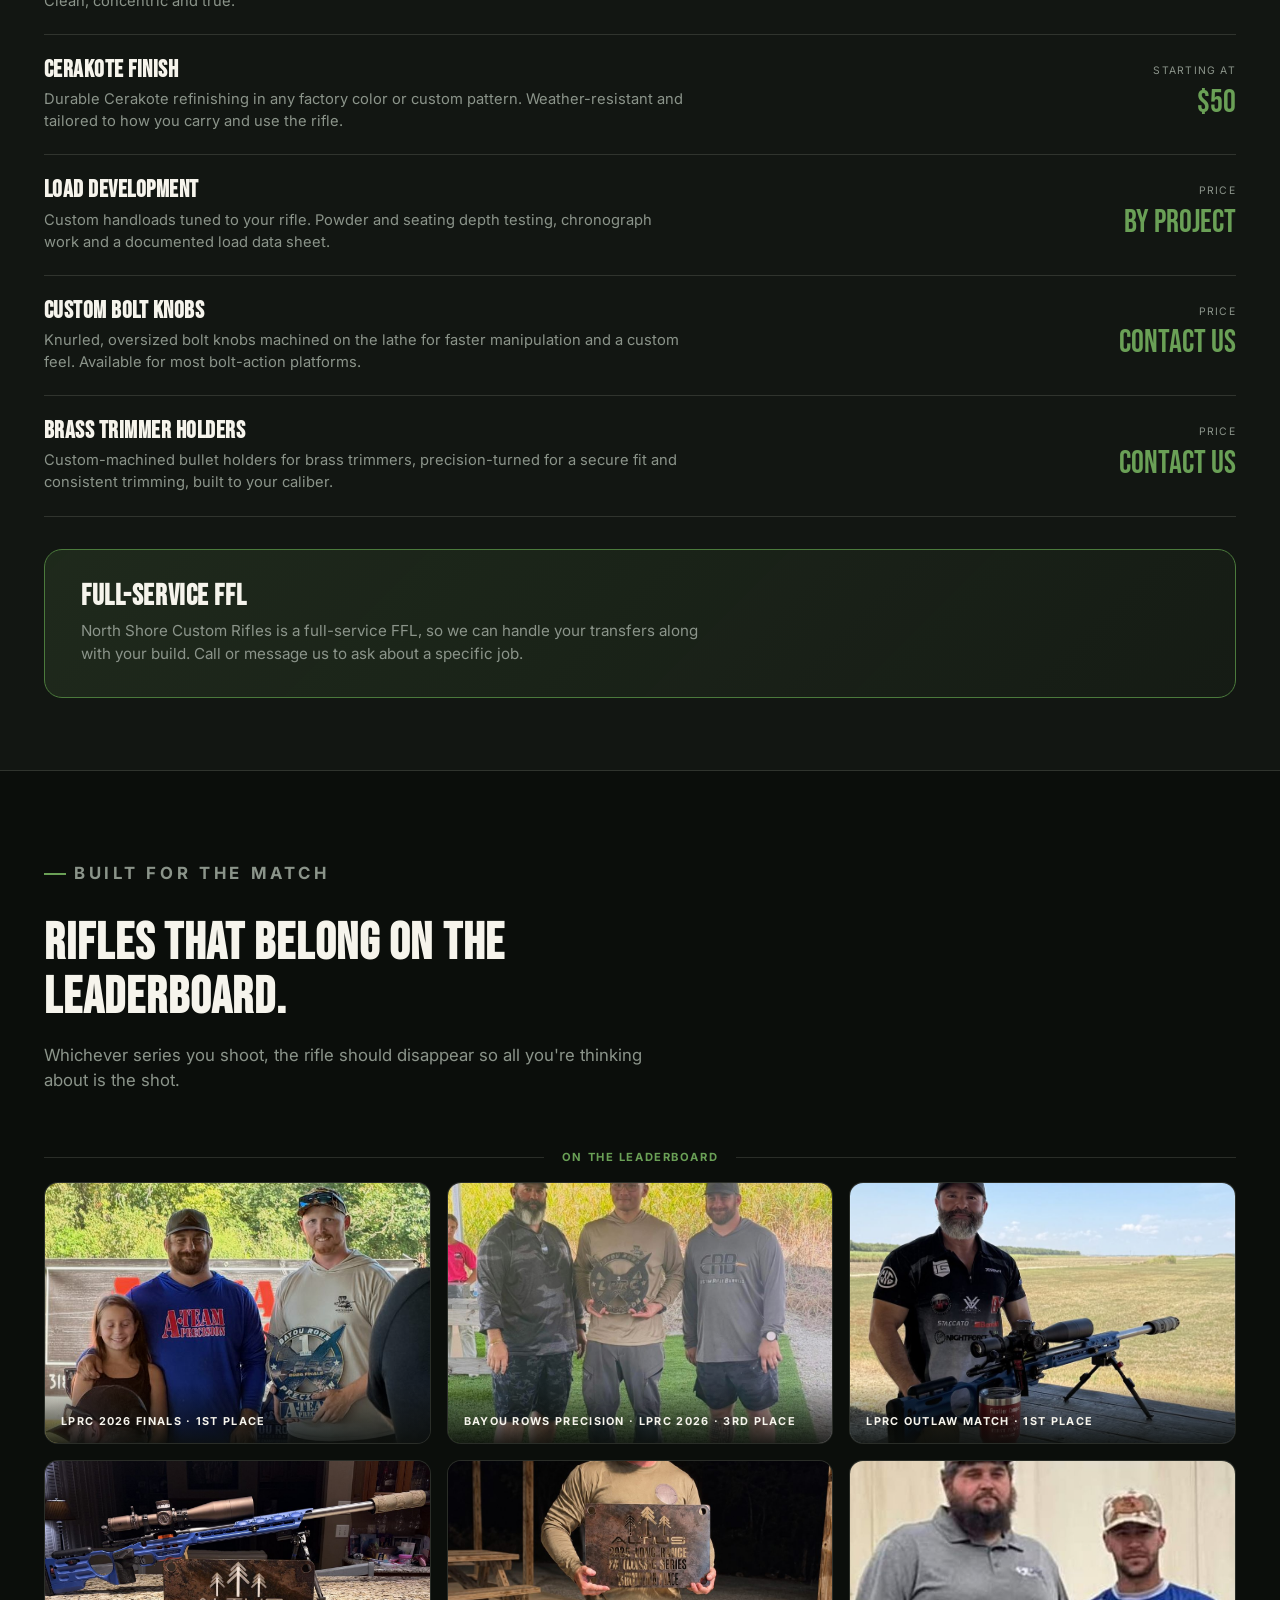
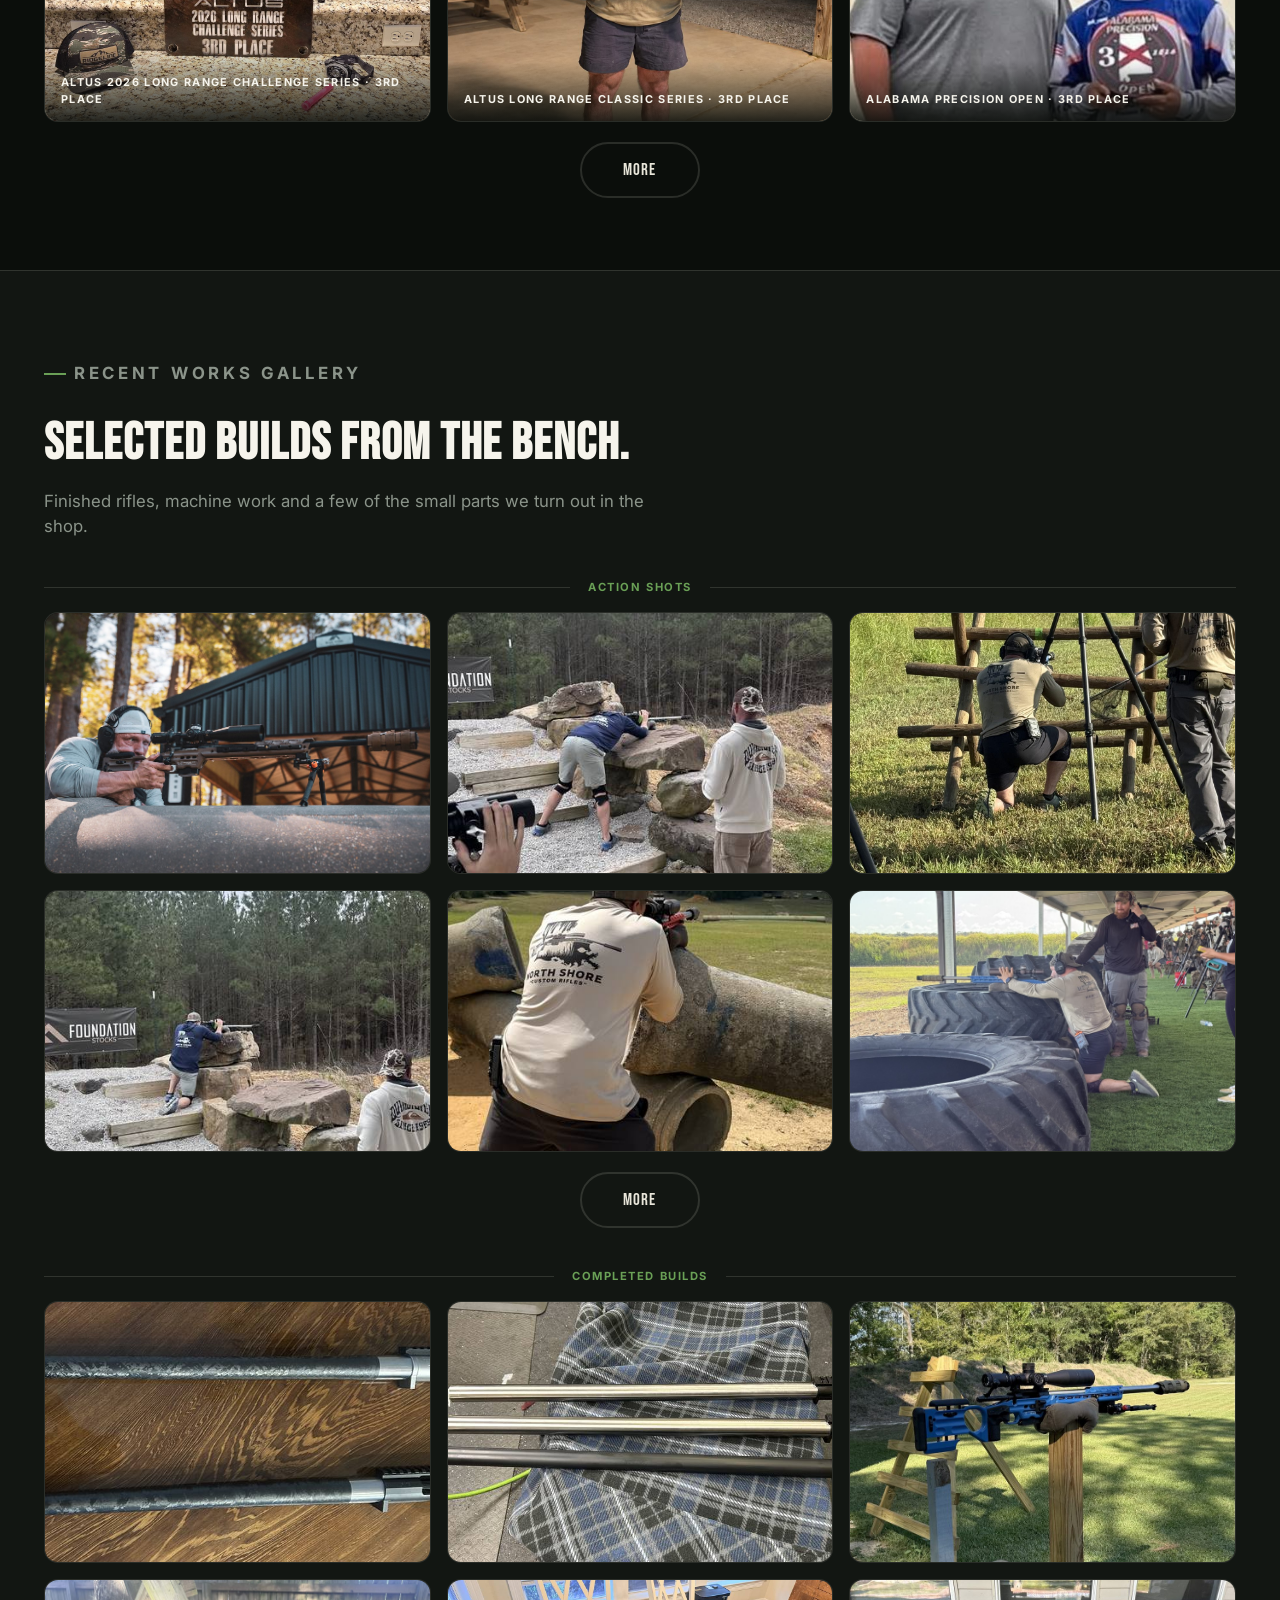
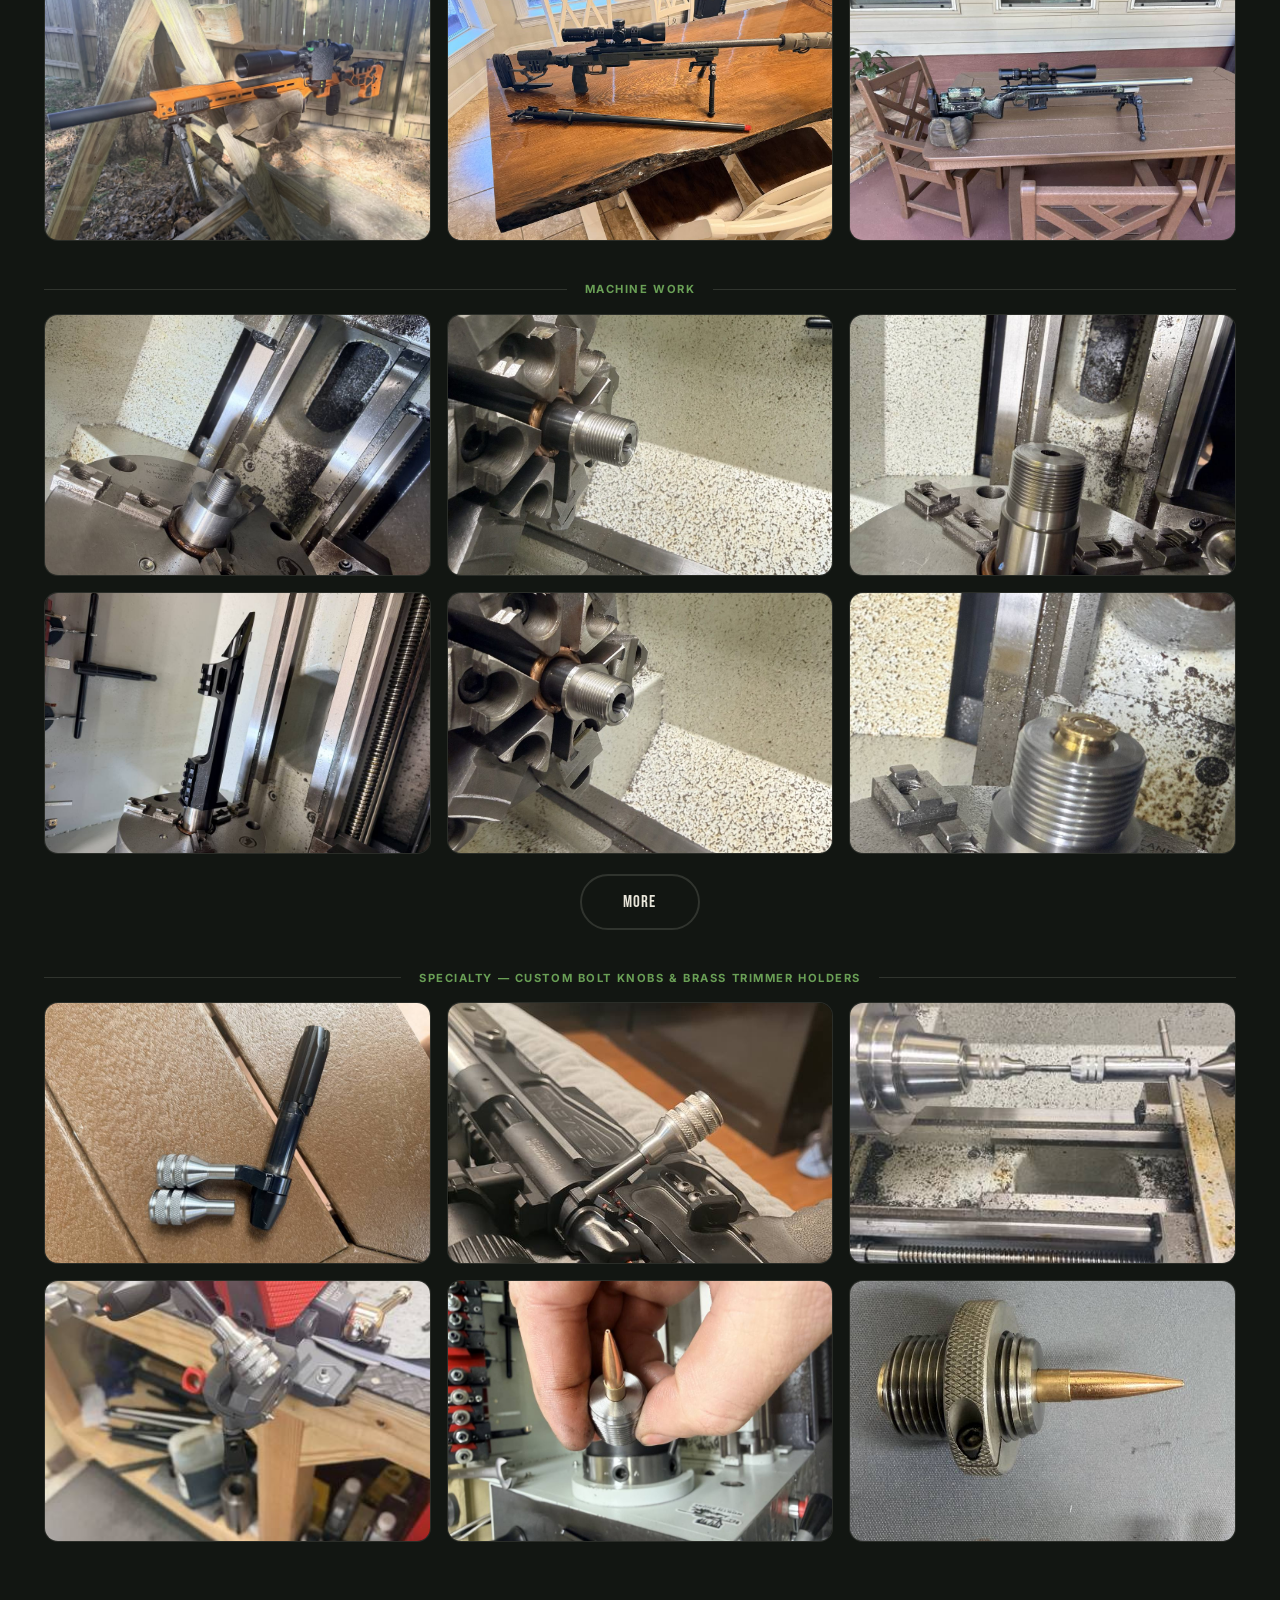
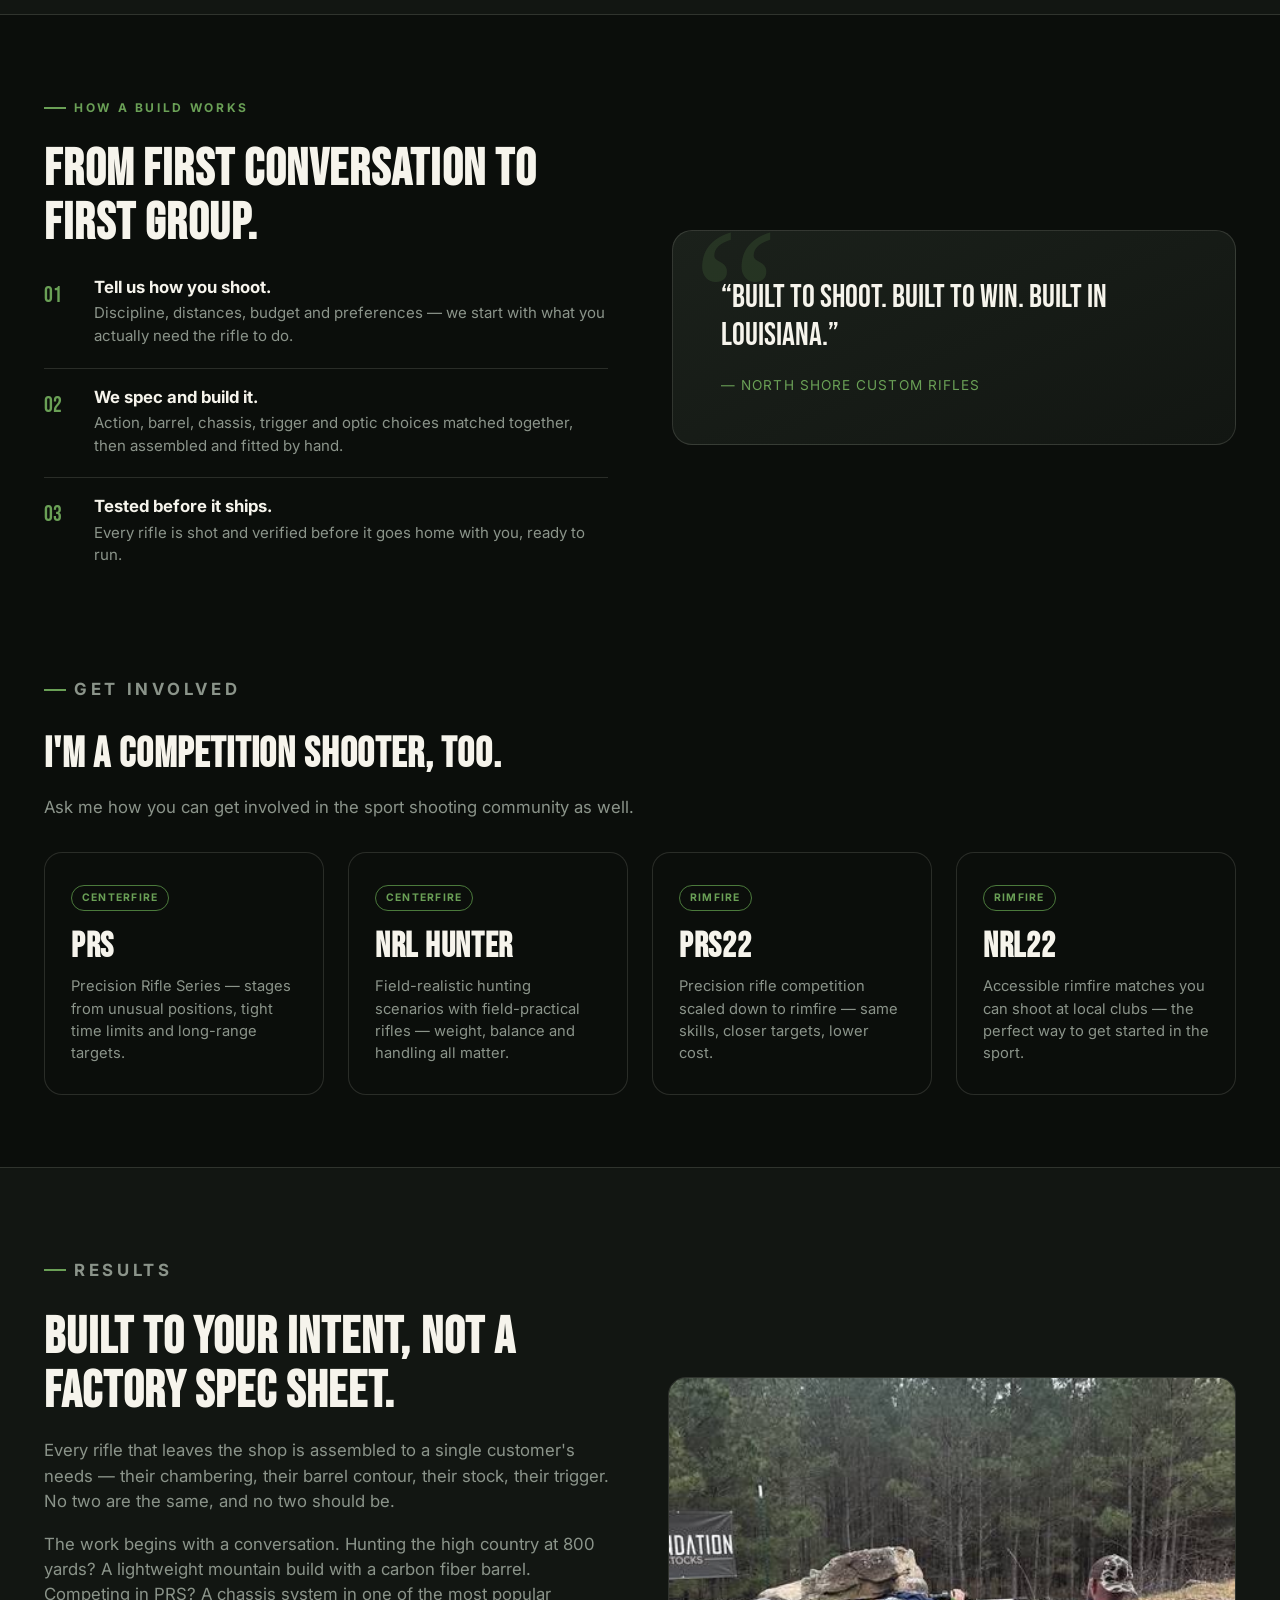
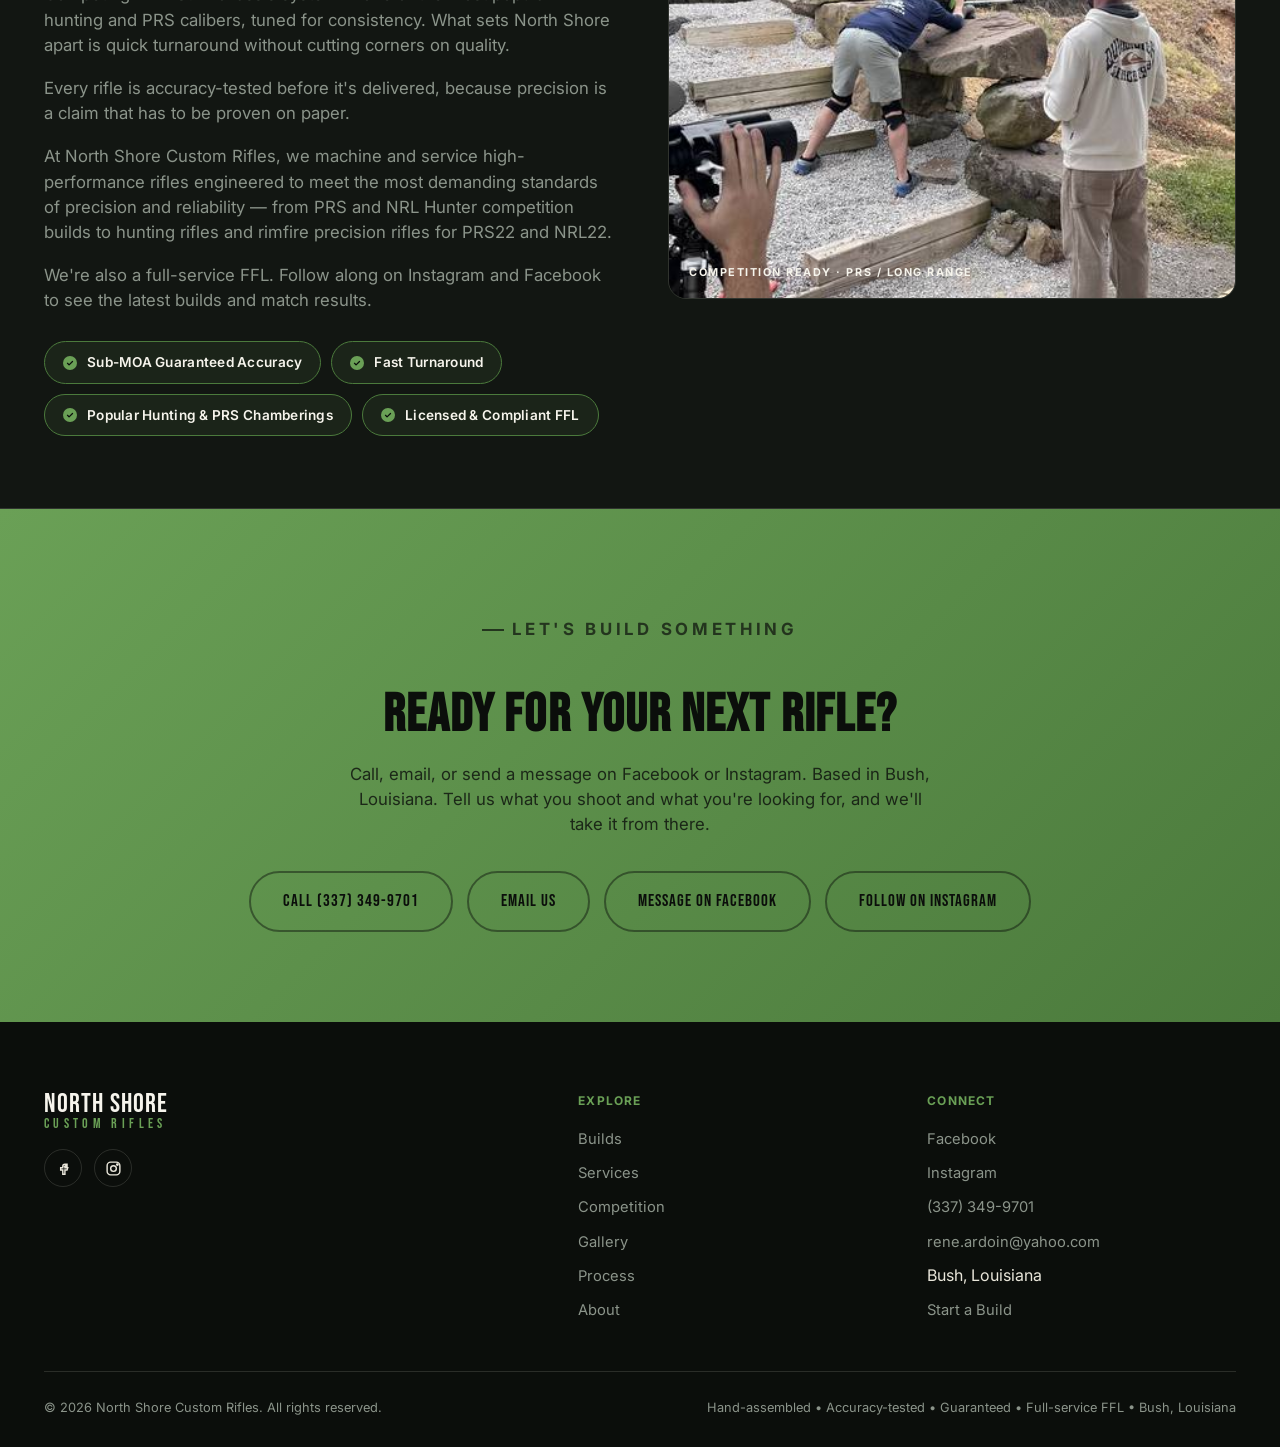
==== commit bfd57fdc: "Match Call button style to other contact buttons; remove hero Start a Build button Co-Authored-By: C" ====
--- a/index.html
+++ b/index.html
@@ -76,7 +76,6 @@
         <p class="hero-tagline">Competition rifles. Hunting rifles. Rimfire precision.</p>
         <p class="hero-sub">Precision bolt-action rifles built to your exact specification &mdash; chambered, threaded and tuned by hand. Fast turnaround, sub-MOA accuracy, no compromises. We machine and service high-performance rifles for people who shoot them, whether that's a PRS stage, an NRL Hunter course, or a cold morning in the stand.</p>
         <div class="hero-actions">
-          <a href="#contact" class="btn btn-primary">Start a Build</a>
           <a href="https://www.instagram.com/northshorecustomrifles/" target="_blank" rel="noopener" class="btn btn-ghost">
             <svg viewBox="0 0 24 24" fill="none" stroke="currentColor" stroke-width="2"><rect x="3" y="3" width="18" height="18" rx="5"/><circle cx="12" cy="12" r="4"/><circle cx="17.5" cy="6.5" r="1"/></svg>
             Instagram
@@ -365,7 +364,7 @@
       <h2>Ready for your next rifle?</h2>
       <p>Call, email, or send a message on Facebook or Instagram. Based in Bush, Louisiana. Tell us what you shoot and what you're looking for, and we'll take it from there.</p>
       <div class="hero-actions" style="justify-content:center;">
-        <a href="tel:+13373499701" class="btn btn-primary">Call (337) 349-9701</a>
+        <a href="tel:+13373499701" class="btn btn-ghost">Call (337) 349-9701</a>
         <a href="mailto:rene.ardoin@yahoo.com" class="btn btn-ghost">Email Us</a>
         <a href="https://m.me/NScustomrifles" target="_blank" rel="noopener" class="btn btn-ghost">Message on Facebook</a>
         <a href="https://www.instagram.com/northshorecustomrifles/" target="_blank" rel="noopener" class="btn btn-ghost">Follow on Instagram</a>
